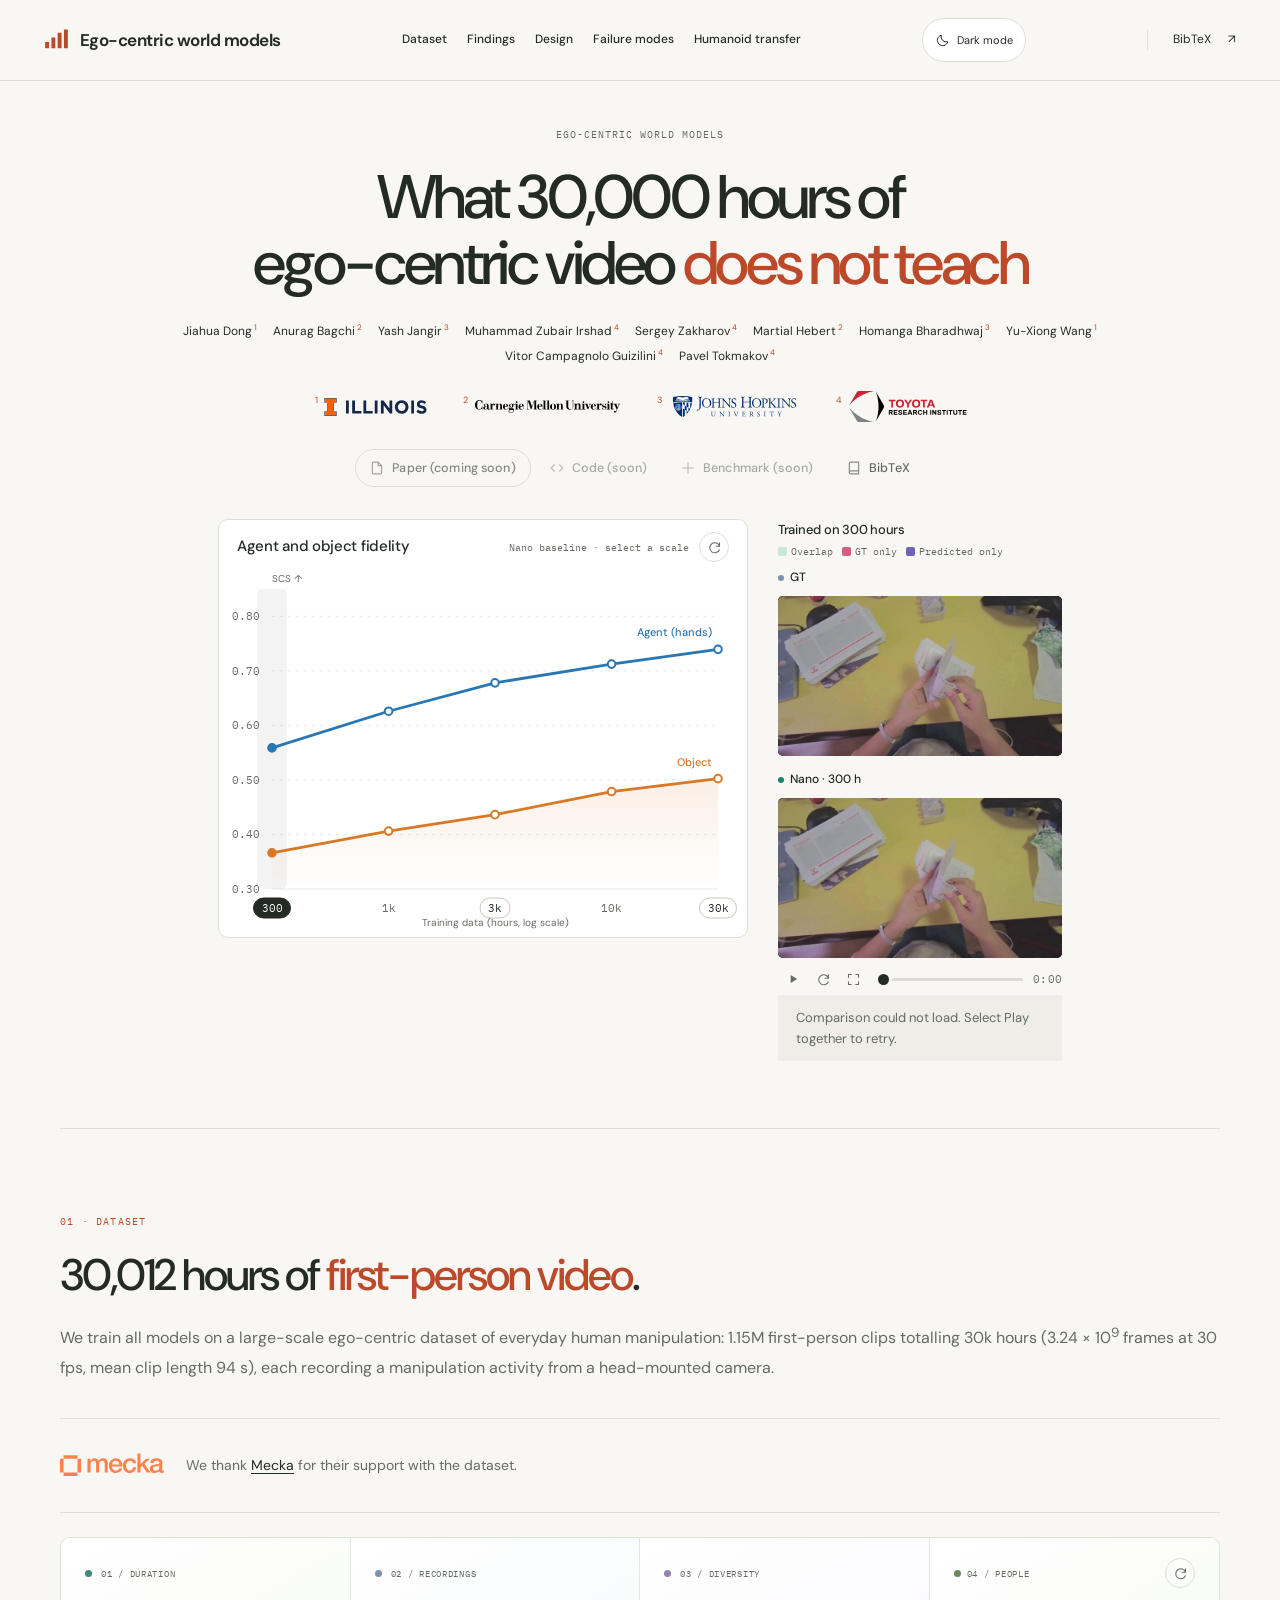
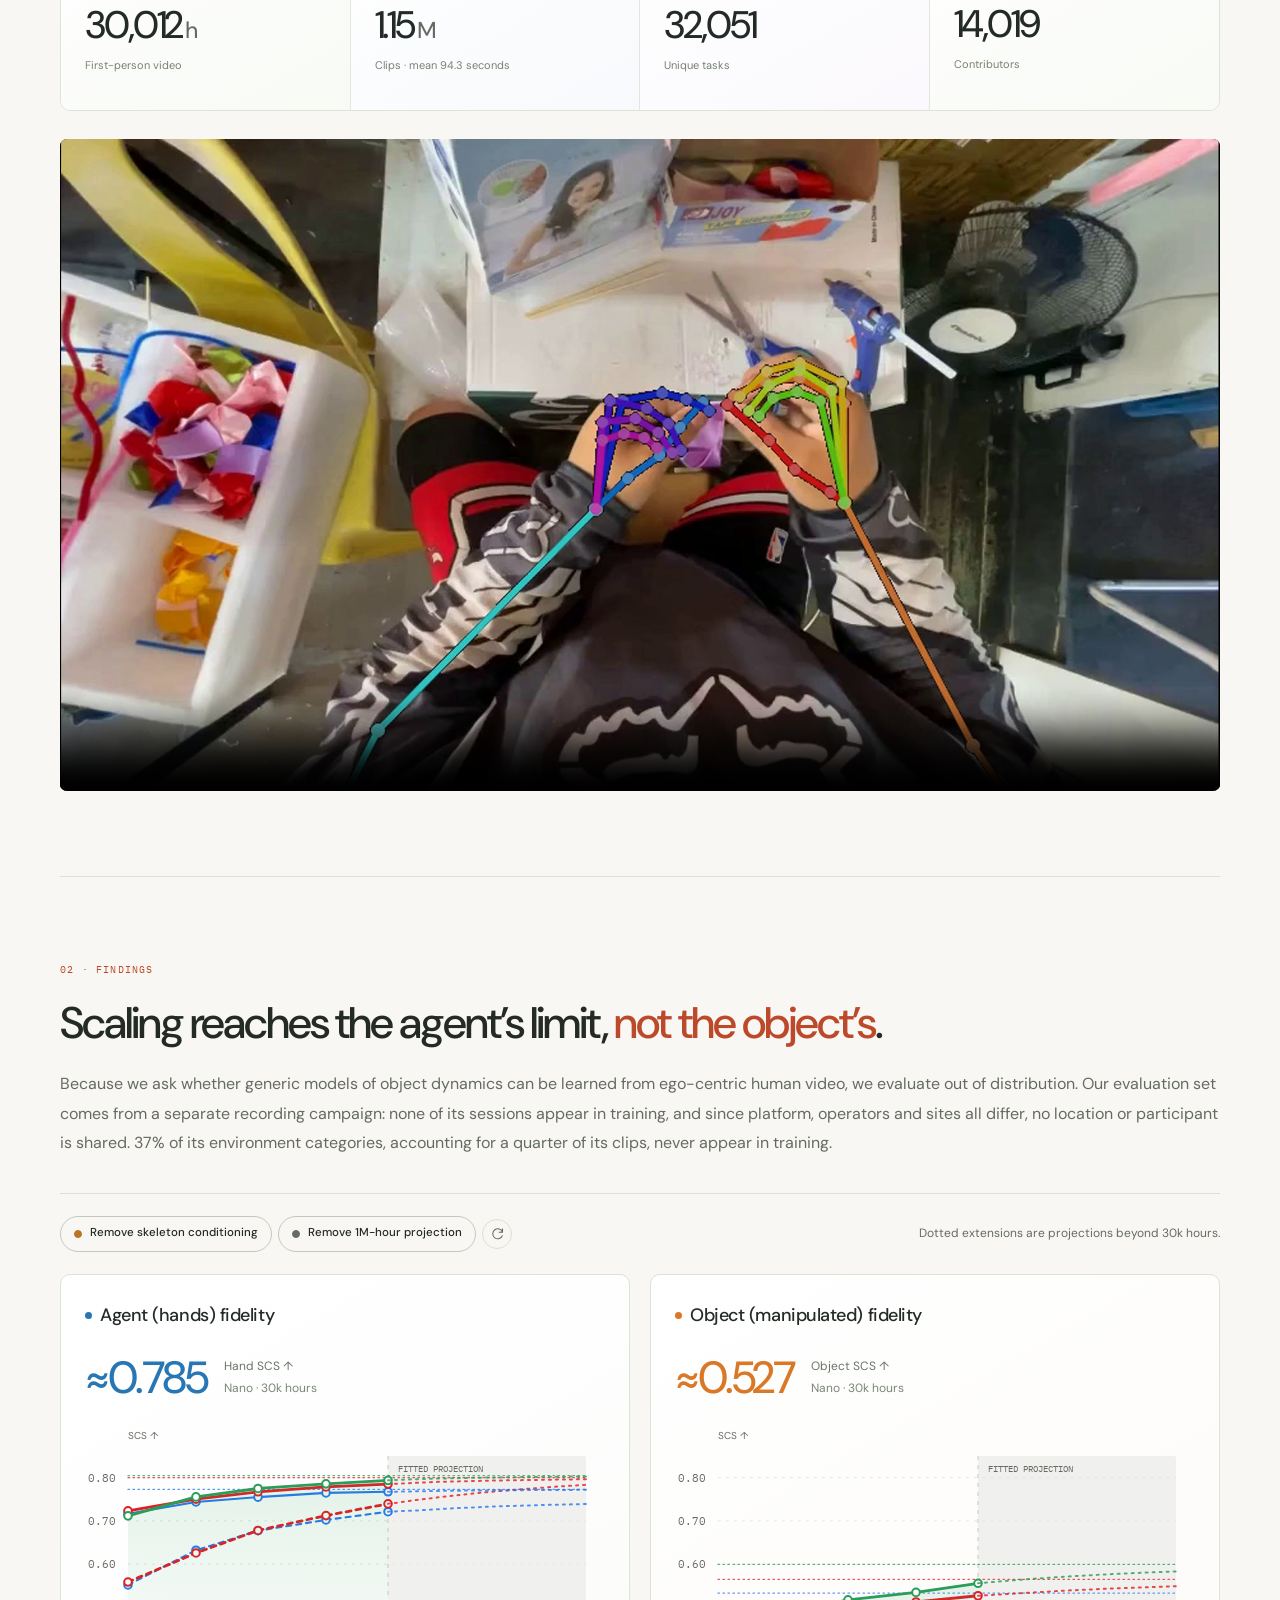
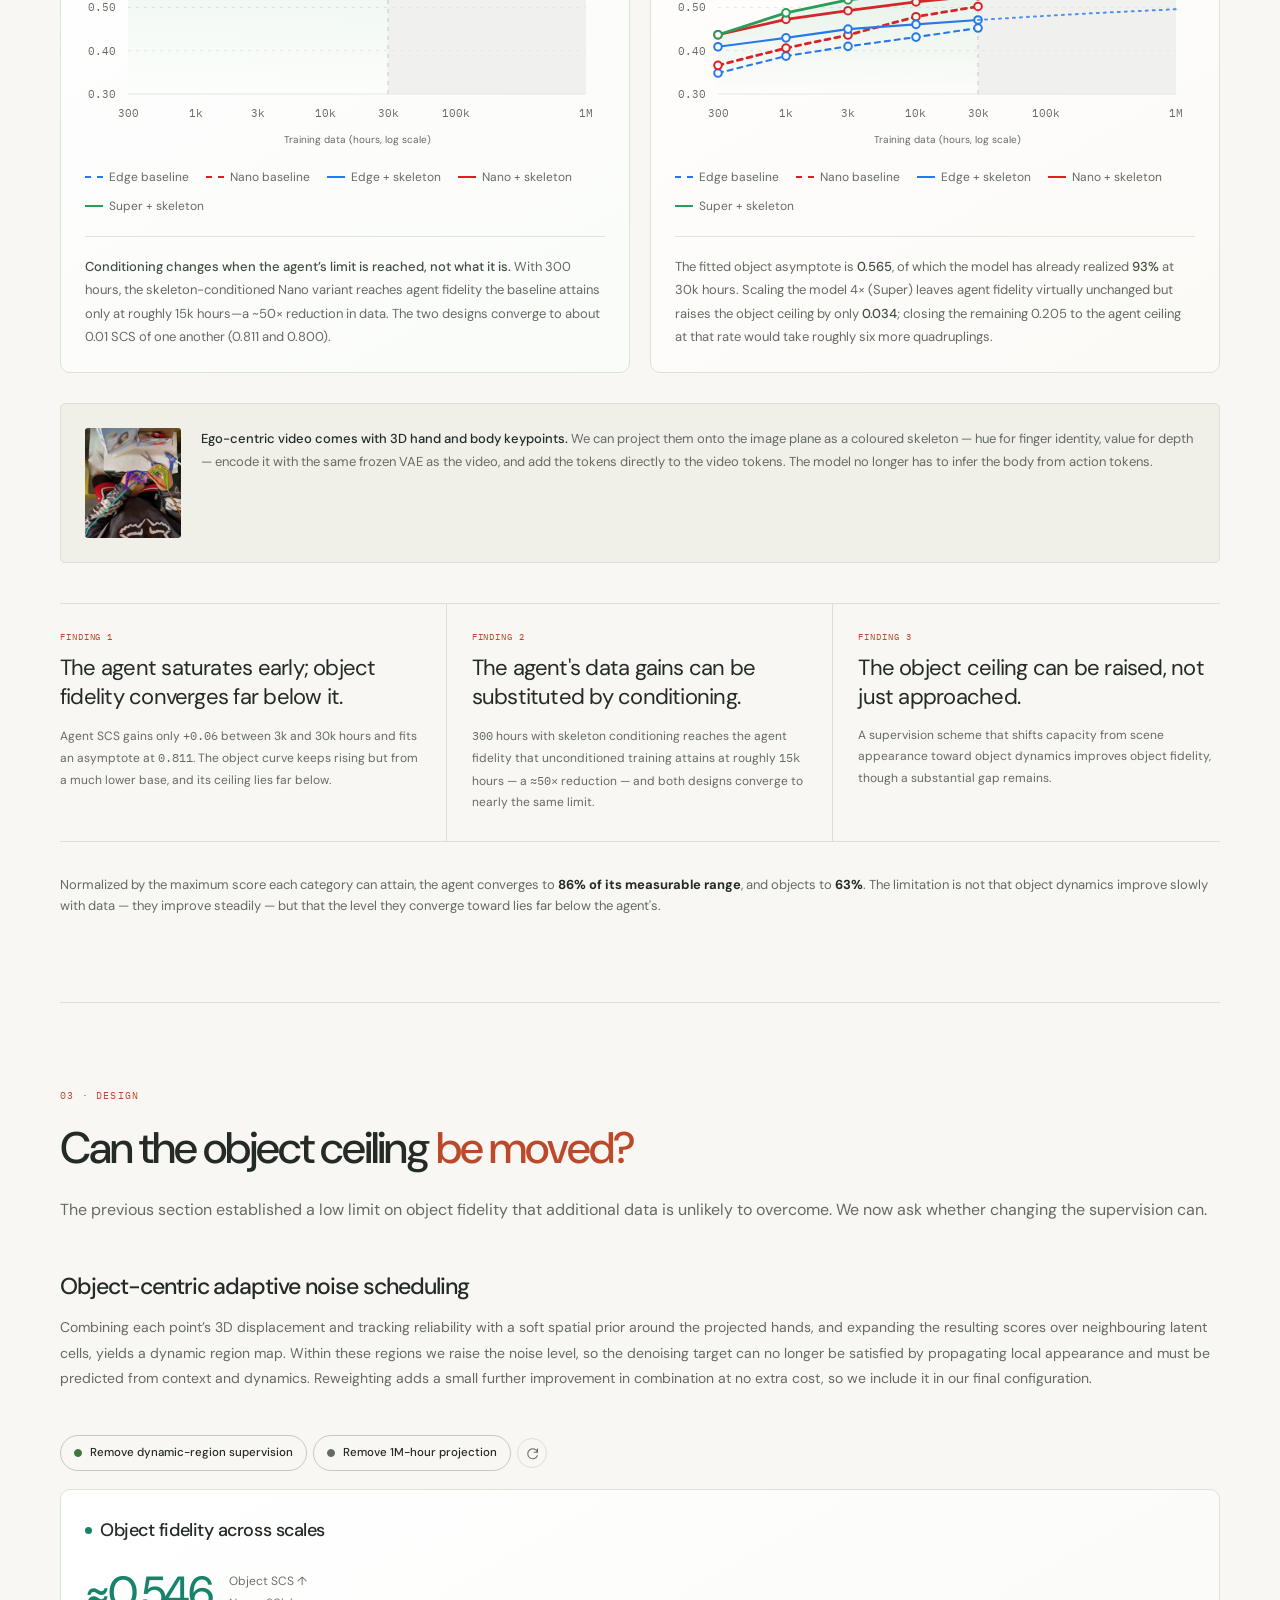
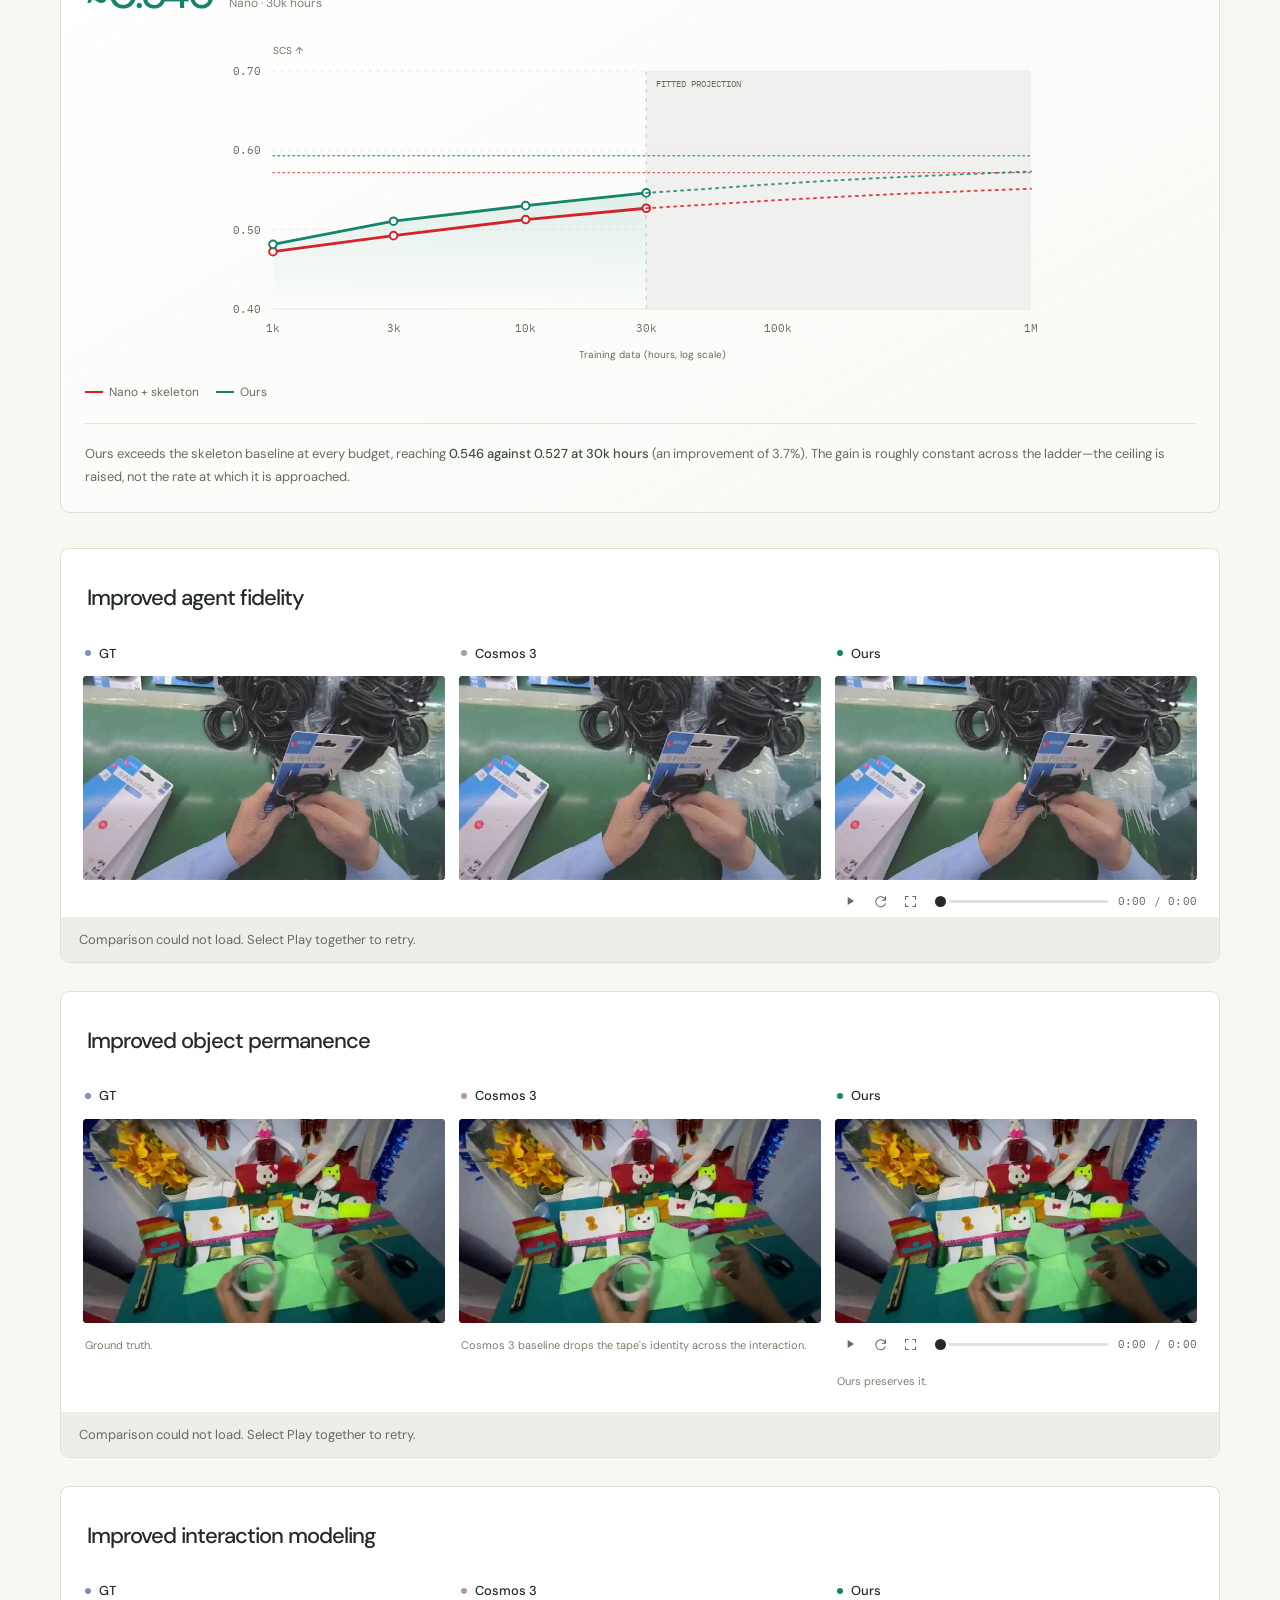
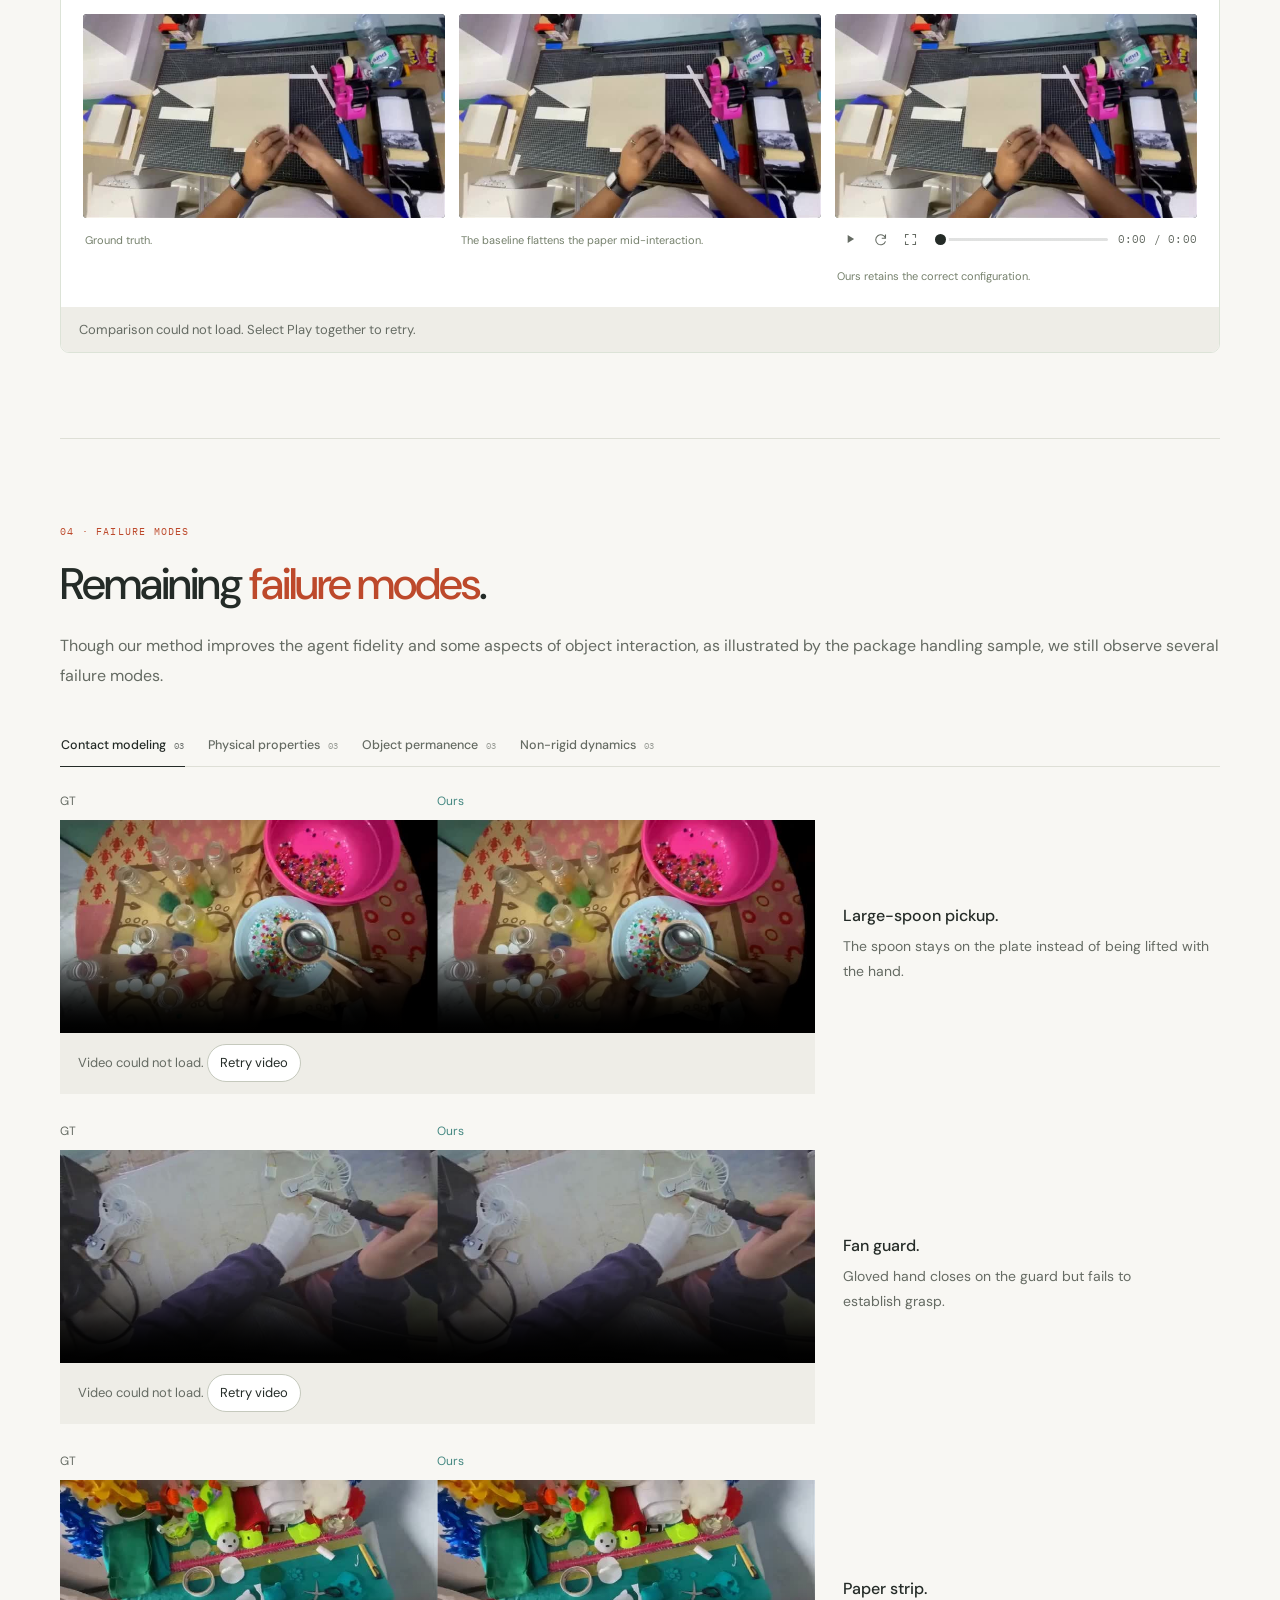
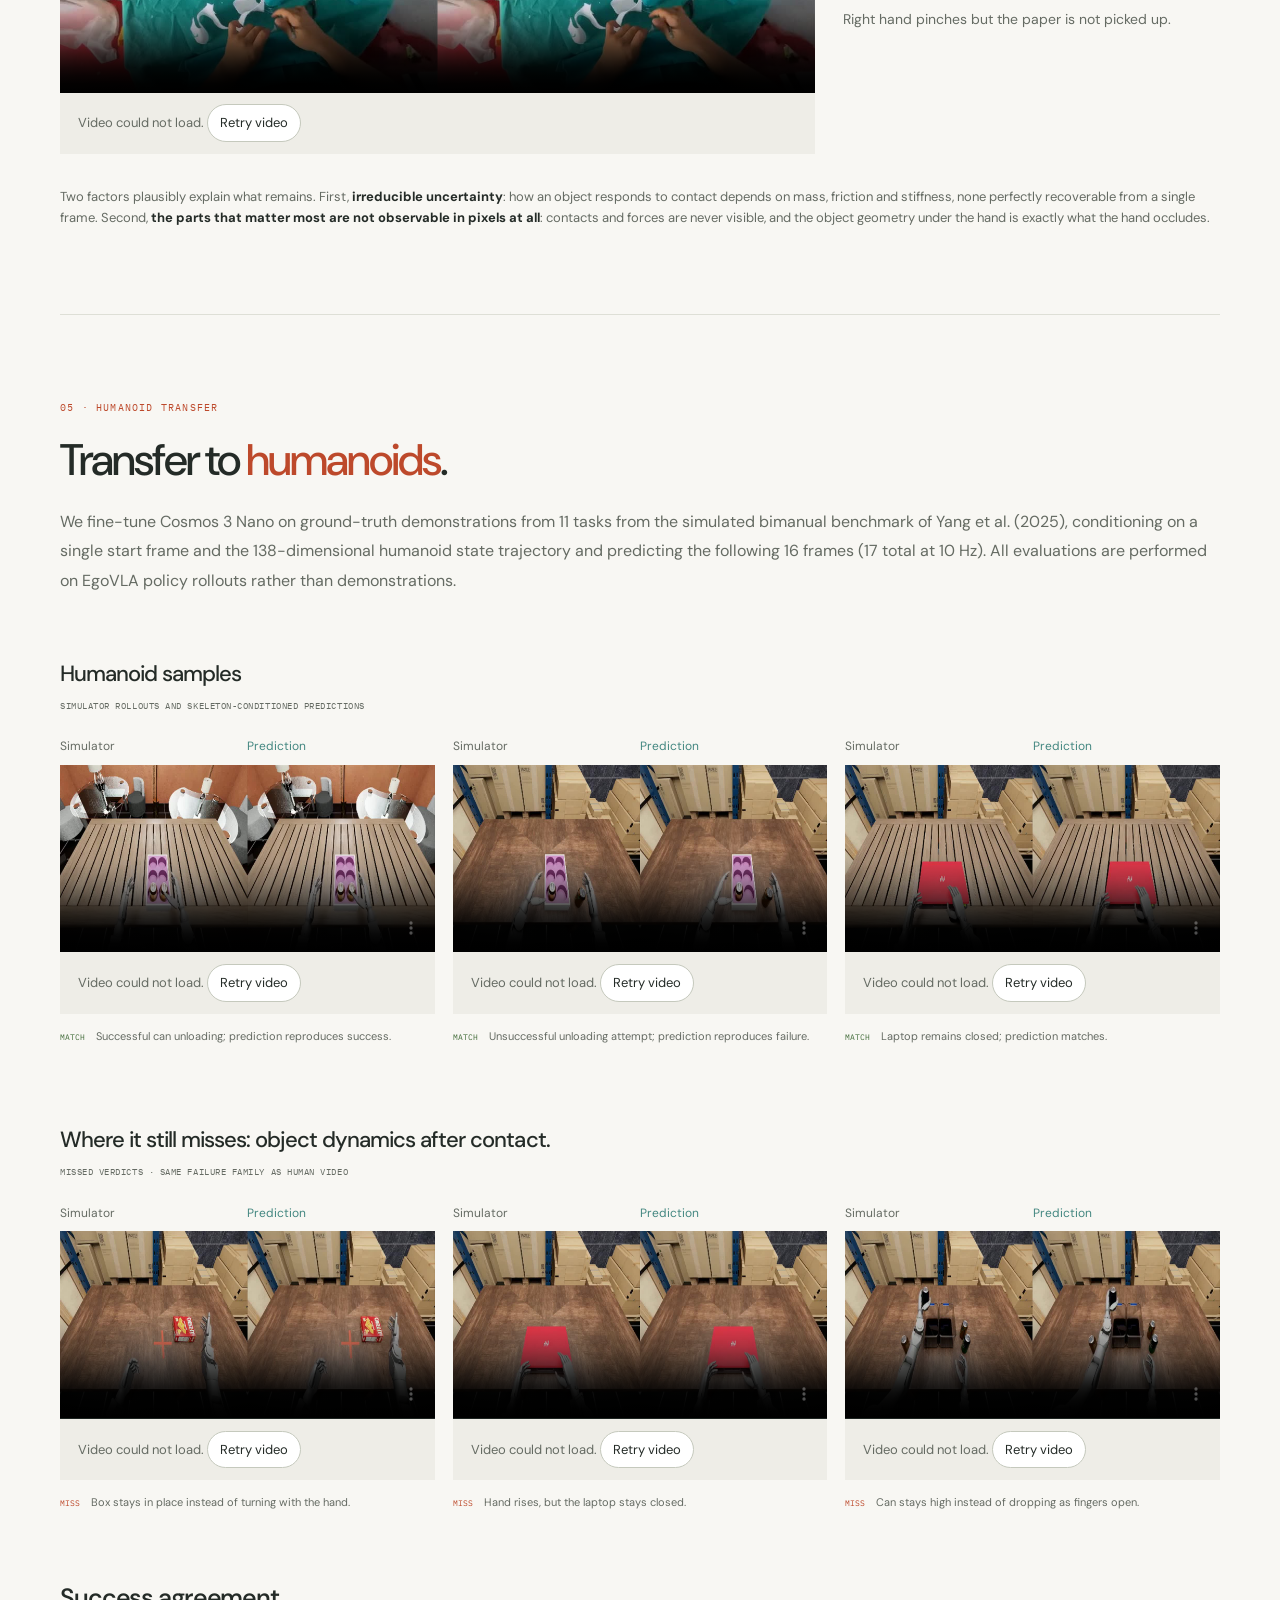
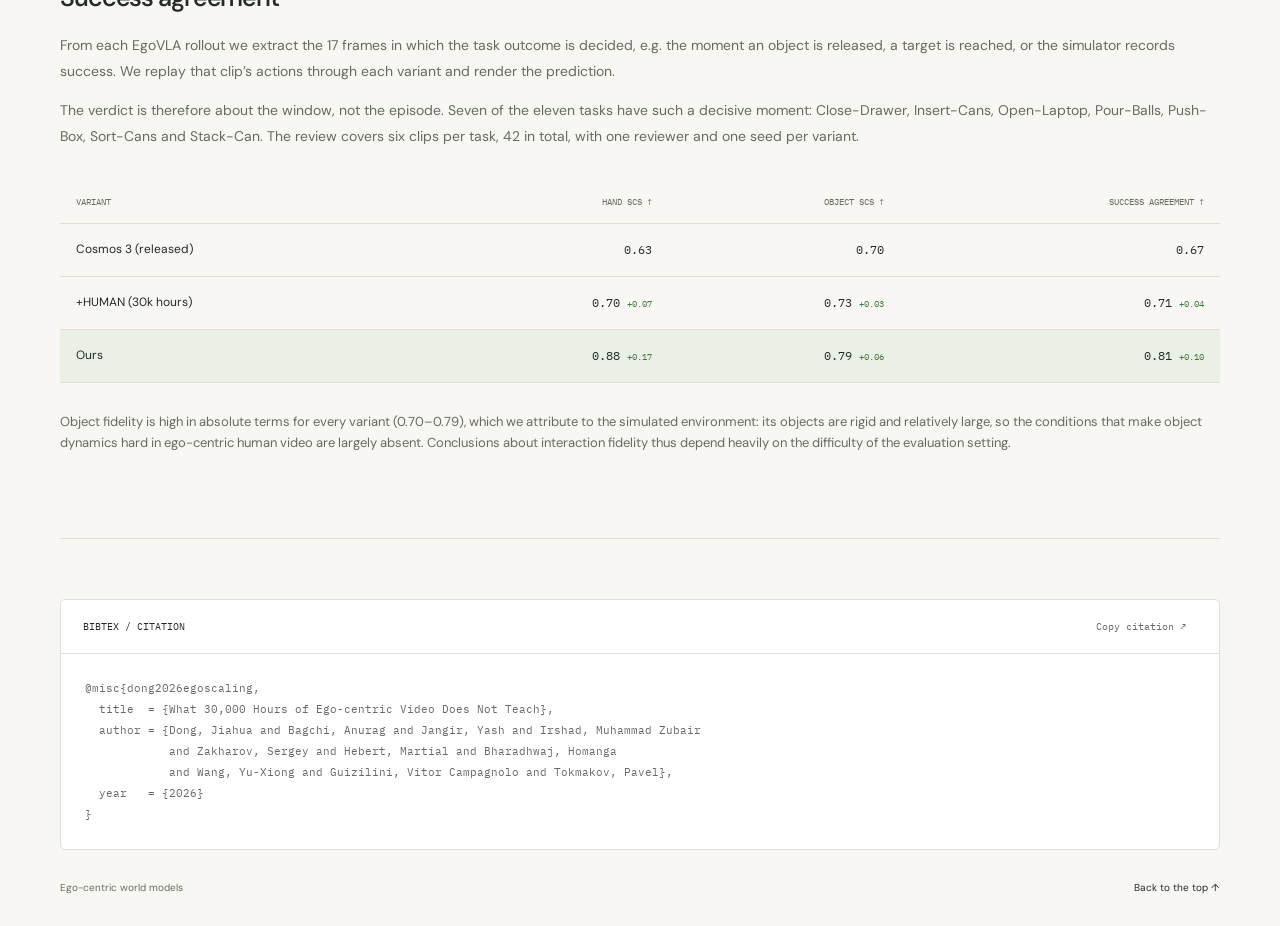
==== index.html @ ff6180e4 "Project page: What 30,000 Hours of Ego-centric Video Does Not Teach" ====
<!doctype html>
<html lang="en">
<head>
  <meta charset="utf-8">
  <meta name="viewport" content="width=device-width,initial-scale=1">
  <title>What 30,000 Hours of Ego-centric Video Does Not Teach</title>
  <meta name="description" content="What 30,000 Hours of Ego-centric Video Does Not Teach.">
  <meta property="og:title" content="What 30,000 Hours of Ego-centric Video Does Not Teach">
  <meta property="og:description" content="Scaling ego-centric human video from 300 to 30,000 hours &mdash; what improves with data, what saturates, and what does not.">
  <meta property="og:type" content="article">
  <link rel="icon" type="image/svg+xml" href="data:image/svg+xml,%3Csvg xmlns='http://www.w3.org/2000/svg' viewBox='0 0 32 32'%3E%3Crect width='32' height='32' rx='7' fill='%230a0a0b'/%3E%3Cpath d='M5 24C10 22 14 18 17 13C20 9 24 8 27 8' fill='none' stroke='%23f2b761' stroke-width='2.5' stroke-linecap='round'/%3E%3Cline x1='5' y1='27' x2='27' y2='27' stroke='%233a3a40' stroke-width='1'/%3E%3Cline x1='5' y1='27' x2='5' y2='5' stroke='%233a3a40' stroke-width='1'/%3E%3C/svg%3E">
  <meta name="theme-color" content="#f8f7f3">
  <script src="js/theme.js"></script>
  <link rel="preconnect" href="https://fonts.googleapis.com">
  <link rel="preconnect" href="https://fonts.gstatic.com" crossorigin>
  <link href="https://fonts.googleapis.com/css2?family=DM+Sans:wght@400;450;500;550;600;650;700&family=IBM+Plex+Mono:wght@400;500&family=Instrument+Serif:ital@0;1&display=swap" rel="stylesheet">
  <link rel="stylesheet" href="css/style.css?v=3">
  <style>.site-header { top: env(safe-area-inset-top, 0px); } .paper-ref { font-size: 12px; color: var(--ink-dim); }</style>
<style>
/* Highlighted words: colour only, no italic serif */
.hero h1 em, .section-head h2 em, .footer-intro h2 em, .study-summary em { font-family: inherit; font-style: normal; font-weight: inherit; font-size: inherit; letter-spacing: inherit; line-height: inherit; }
.section-head h2 em { color: var(--accent); }
/* Paper figure colours (Figures 1, 4, 5) */
:root { --fig-agent: #2877b4; --fig-object: #d97827; --fig-edge: #2677f2; --fig-nano: #e51b23; --fig-super: #2a9d58; --fig-ours: #16836b; }
:root[data-theme="dark"] { --fig-agent: #6aa8dc; --fig-object: #f0a35e; --fig-edge: #74a9f7; --fig-nano: #f26a6f; --fig-super: #5cc78a; --fig-ours: #4fb79c; }
.agent-dot { background: var(--fig-agent); } .object-dot { background: var(--fig-object); } .ours-dot { background: var(--fig-ours); }
.plot-readout > span, [data-theme="dark"] .agent-plot .plot-readout > span { color: var(--fig-agent); }
.object-plot .plot-readout > span, [data-theme="dark"] .object-plot .plot-readout > span { color: var(--fig-object); }
.design-plot .plot-readout > span, [data-theme="dark"] .design-plot .plot-readout > span { color: var(--fig-ours); }
/* Figure 1 scale selection */
#plot-overview .scale-hit { cursor: pointer; }
#plot-overview .scale-band { fill: var(--ink-dim); opacity: 0; transition: opacity .25s, x .25s; pointer-events: none; }
#plot-overview .scale-band.is-visible { opacity: .08; }
#plot-overview .scale-pill { cursor: pointer; outline: none; }
#plot-overview .scale-pill rect { fill: transparent; stroke: var(--line-strong); stroke-width: 1; transition: fill .2s, stroke .2s; }
#plot-overview .scale-pill text { fill: var(--ink); transition: fill .2s; }
#plot-overview .scale-pill:hover rect { stroke: var(--ink-dim); }
#plot-overview .scale-pill.is-selected rect { fill: var(--ink); stroke: var(--ink); }
#plot-overview .scale-pill.is-selected text { fill: var(--bg-2); }
#plot-overview .scale-pill:focus-visible rect { stroke: var(--accent); stroke-width: 2; }
.hero-sample .comparison-video-frame { position: relative; }
.hero-sample .comparison-video-frame video { transition: opacity .2s; }
.hero-sample .comparison-video-frame.is-swapping video { opacity: .45; }
.hero-mask-legend { display: flex; flex-wrap: wrap; gap: 3px 9px; flex-basis: 100%; font: 9.5px var(--mono); color: var(--ink-dim); }
.hero-mask-legend > span { display: inline-flex; align-items: center; gap: 4px; white-space: nowrap; }
.hero-mask-legend i { display: inline-block; width: 9px; height: 9px; border-radius: 2px; }
.hero-mask-legend i.ov { background: #cae5db; } .hero-mask-legend i.gt { background: #dc5a7f; } .hero-mask-legend i.pr { background: #7062bb; }
.hero-sample .hero-plot-heading { flex-wrap: wrap; row-gap: 5px; }
#plot-overview .plot-point.is-selectable { cursor: pointer; }
.scale-pending { position: absolute; top: 8px; right: 8px; padding: 3px 7px; border-radius: 3px; background: rgba(20,22,21,.72); color: #fff; font: 9px var(--mono); letter-spacing: .04em; text-transform: uppercase; pointer-events: none; }
</style>
</head>
<body>
<a class="skip-link" href="#main">Skip to content</a>

<header class="site-header">
  <div class="header-inner">
    <a class="brand" href="#top" aria-label="Ego 30k home">
      <svg class="brand-mark" viewBox="0 0 32 32" aria-hidden="true"><path d="M4 26V18M12 26V12M20 26V6M28 26V2" fill="none" stroke="currentColor" stroke-width="5"/></svg>
      <span>Ego-centric world models</span>
    </a>
    <button class="menu-toggle" type="button" aria-expanded="false" aria-controls="site-nav">Menu <span aria-hidden="true">+</span></button>
    <nav id="site-nav" aria-label="Paper sections">
      <a href="#dataset">Dataset</a>
      <a href="#findings">Findings</a>
      <a href="#design">Design</a>
      <a href="#failures">Failure modes</a>
      <a href="#humanoid">Humanoid transfer</a>
    </nav>
    <button class="theme-toggle" type="button" aria-label="Switch to dark mode" title="Switch to dark mode"><svg viewBox="0 0 24 24" fill="none" stroke="currentColor" stroke-width="1.6" aria-hidden="true"><path class="theme-moon" d="M20.5 14A8.5 8.5 0 0 1 10 3.5 8.5 8.5 0 1 0 20.5 14Z"/><g class="theme-sun"><circle cx="12" cy="12" r="4"/><path d="M12 1v3m0 16v3M1 12h3m16 0h3M4.2 4.2l2.1 2.1m11.4 11.4 2.1 2.1M4.2 19.8l2.1-2.1M17.7 6.3l2.1-2.1"/></g></svg><span>Dark mode</span></button>
    <a class="header-cite" href="#bib">BibTeX <span aria-hidden="true">↗</span></a>
  </div>
  <div class="reading-progress" aria-hidden="true"></div>
</header>

<div class="page">

  <!-- ============ MAIN ============ -->
  <main class="main" id="main">

    <!-- HERO -->
    <div class="hero" id="top">
      <div class="eyebrow">Ego-centric world models</div>
      <h1>What 30,000 hours of <span class="nowrap">ego-centric</span> video <em>does not teach</em></h1>
      <div class="hero-identity">
        <div class="authors">
          <span><a href="https://dongjiahua.github.io/" target="_blank" rel="noopener">Jiahua Dong</a><sup>1</sup></span>
          <span><a href="https://miccooper9.github.io/" target="_blank" rel="noopener">Anurag Bagchi</a><sup>2</sup></span>
          <span><a href="https://offjangir.github.io/" target="_blank" rel="noopener">Yash Jangir</a><sup>3</sup></span>
          <span><a href="https://zubairirshad.com/" target="_blank" rel="noopener">Muhammad Zubair Irshad</a><sup>4</sup></span>
          <span><a href="https://zakharos.github.io/" target="_blank" rel="noopener">Sergey Zakharov</a><sup>4</sup></span>
          <span><a href="https://www.cs.cmu.edu/~hebert/" target="_blank" rel="noopener">Martial Hebert</a><sup>2</sup></span>
          <span><a href="https://homangab.github.io/" target="_blank" rel="noopener">Homanga Bharadhwaj</a><sup>3</sup></span>
          <span><a href="https://yxw.web.illinois.edu/" target="_blank" rel="noopener">Yu-Xiong Wang</a><sup>1</sup></span>
          <span><a href="https://vitorguizilini.github.io/" target="_blank" rel="noopener">Vitor Campagnolo Guizilini</a><sup>4</sup></span>
          <span><a href="https://pvtokmakov.github.io/home/" target="_blank" rel="noopener">Pavel Tokmakov</a><sup>4</sup></span>
        </div>
        <div class="institution-logos" aria-label="Author affiliations">
          <a href="https://illinois.edu/" target="_blank" rel="noopener" class="institution-logo" aria-label="Affiliation 1: University of Illinois Urbana-Champaign"><sup aria-hidden="true">1</sup><img class="logo-light" src="img/logos/illinois.svg" width="108" height="19" alt=""><img class="logo-dark" src="img/logos/illinois-dark.svg" width="108" height="19" alt=""></a>
          <a href="https://www.cmu.edu/" target="_blank" rel="noopener" class="institution-logo" aria-label="Affiliation 2: Carnegie Mellon University"><sup aria-hidden="true">2</sup><img class="logo-monochrome" src="img/logos/cmu.svg" width="151" height="14" alt=""></a>
          <a href="https://www.jhu.edu/" target="_blank" rel="noopener" class="institution-logo" aria-label="Affiliation 3: Johns Hopkins University"><sup aria-hidden="true">3</sup><img class="logo-monochrome" src="img/logos/jhu.svg" width="137" height="32" alt=""></a>
          <a href="https://www.tri.global/" target="_blank" rel="noopener" class="institution-logo" aria-label="Affiliation 4: Toyota Research Institute"><sup aria-hidden="true">4</sup><img class="logo-light" src="img/logos/tri-light.svg" width="121" height="32" alt=""><img class="logo-dark" src="img/logos/tri-on-dark.svg" width="121" height="32" alt=""></a>
        </div>

        <div class="actions">
          <button class="btn primary" type="button" disabled aria-disabled="true">
            <svg class="ico" viewBox="0 0 24 24" fill="none" stroke="currentColor" stroke-width="2"><path d="M14 2H6a2 2 0 00-2 2v16a2 2 0 002 2h12a2 2 0 002-2V8z"/><polyline points="14 2 14 8 20 8"/></svg>
            Paper (coming soon)
          </button>
          <a class="btn" aria-disabled="true" tabindex="-1">
            <svg class="ico" viewBox="0 0 24 24" fill="none" stroke="currentColor" stroke-width="2"><polyline points="16 18 22 12 16 6"/><polyline points="8 6 2 12 8 18"/></svg>
            Code (soon)
          </a>
          <a class="btn" aria-disabled="true" tabindex="-1">
            <svg class="ico" viewBox="0 0 24 24" fill="none" stroke="currentColor" stroke-width="2"><path d="M12 2v20M2 12h20"/></svg>
            Benchmark (soon)
          </a>
          <a class="btn" href="#bib">
            <svg class="ico" viewBox="0 0 24 24" fill="none" stroke="currentColor" stroke-width="2"><path d="M4 19.5A2.5 2.5 0 016.5 17H20"/><path d="M6.5 2H20v20H6.5A2.5 2.5 0 014 19.5v-15A2.5 2.5 0 016.5 2z"/></svg>
            BibTeX
          </a>
        </div>

      </div>
      <figure class="hero-scaling">
        <div class="hero-figure-grid">
          <div class="plot-card hero-plot">
            <div class="hero-plot-heading"><h3>Agent and object fidelity</h3><div class="hero-plot-actions"><span class="hero-variant">Nano baseline · select a scale</span><button class="replay-plots playback-button" type="button" data-replay-plots="overview" aria-label="Replay the opening scaling plot" title="Replay the opening scaling plot"><svg class="replay-icon" viewBox="0 0 24 24" fill="none" stroke="currentColor" stroke-width="1.7" aria-hidden="true"><path d="M20 10a8 8 0 1 0 0 5M20 4v6h-6"/></svg></button></div></div>
            <svg id="plot-overview"></svg>
          </div>
          <div class="hero-sample" id="hero-comparison" data-comparison data-loop="once">
            <div class="hero-plot-heading"><h3>Trained on <span data-scale-name>30k</span> hours</h3><span class="hero-mask-legend" aria-label="Mask colours: overlap, GT only, predicted only"><span><i class="ov"></i>Overlap</span><span><i class="gt"></i>GT only</span><span><i class="pr"></i>Predicted only</span></span></div>
            <div class="comparison-panels">
              <figure><figcaption><span class="comparison-dot gt-dot"></span><b>GT</b></figcaption><div class="comparison-video-frame"><video src="videos/scaling-idx112-gt.mp4" poster="img/scaling-idx112-gt.jpg" muted playsinline preload="metadata" data-comparison-model="gt" aria-label="Ground truth"></video></div></figure>
              <figure><figcaption><span class="comparison-dot ours-dot"></span><b>Nano · <span data-scale-name>30k</span> h</b></figcaption><div class="comparison-video-frame"><video src="videos/scaling-idx112-30k.mp4" poster="img/scaling-idx112-30k.jpg" muted playsinline preload="metadata" data-comparison-model="ours" aria-label="Nano prediction trained on 30k hours"></video></div><div class="video-toolbar hero-video-controls"><div class="comparison-playback"><div class="playback-cluster" role="group" aria-label="Comparison playback"><button class="playback-button" type="button" data-comparison-play data-playing="false" aria-label="Play comparison videos together" title="Play comparison videos together"><svg viewBox="0 0 24 24" fill="currentColor" aria-hidden="true"><path class="playback-play-icon" d="M8 5v14l11-7z"/><path class="playback-pause-icon" d="M6 5h4v14H6zm8 0h4v14h-4z"/></svg></button><button class="playback-button" type="button" data-comparison-replay aria-label="Replay agent fidelity comparison" title="Replay agent fidelity comparison"><svg class="replay-icon" viewBox="0 0 24 24" fill="none" stroke="currentColor" stroke-width="1.7" aria-hidden="true"><path d="M20 10a8 8 0 1 0 0 5M20 4v6h-6"/></svg></button><button class="playback-button" type="button" data-comparison-fullscreen aria-label="Full screen comparison" title="Full screen comparison"><svg viewBox="0 0 24 24" fill="none" stroke="currentColor" stroke-width="1.7" aria-hidden="true"><path d="M9 4H4v5m11-5h5v5M4 15v5h5m11-5v5h-5"/></svg></button></div></div><input class="video-seek" type="range" data-comparison-seek min="0" max="1000" value="0" aria-label="Seek agent fidelity comparison videos together"></div></figure>
            </div>

            <p class="media-status comparison-status" role="status" hidden></p>
          </div>
        </div>

      </figure>


    </div>

    <!-- ============ 01 DATASET ============ -->
    <section id="dataset">
      <div class="section-head">
        <div class="num">01 · Dataset</div>
        <h2>30,012 hours of <em>first-person video</em>.</h2>
        <p class="lede">
          We train all models on a large-scale ego-centric dataset of everyday human manipulation: 1.15M first-person clips totalling 30k hours (3.24 × 10<sup>9</sup> frames at 30 fps, mean clip length 94 s), each recording a manipulation activity from a head-mounted camera.
        </p>
      </div>

      <div class="dataset-acknowledgment">
        <a class="dataset-partner" href="https://www.mecka.ai/" target="_blank" rel="noopener"><img src="img/logos/mecka.svg" width="104" height="25" alt="Mecka"></a>
        <p>We thank <a href="https://www.mecka.ai/" target="_blank" rel="noopener">Mecka</a> for their support with the dataset.</p>
      </div>

      <div class="dataset-totals" aria-label="Dataset statistics">
        <div class="metric-cards">
          <div class="metric-card metric-hours">
            <span class="metric-index">01 / Duration</span>
            <div class="metric-heading"><span class="stat-num" aria-label="30,012h"><span data-count="30012" data-decimals="0" aria-hidden="true">30,012</span><span class="unit" aria-hidden="true">h</span></span><span class="stat-label">First-person video</span></div>
          </div>
          <div class="metric-card metric-clips">
            <span class="metric-index">02 / Recordings</span>
            <div class="metric-heading"><span class="stat-num" aria-label="1,146,100 clips"><span data-count="1.1461" data-decimals="2" aria-hidden="true">1.15</span><span class="unit" aria-hidden="true">M</span></span><span class="stat-label">Clips · mean <span class="nowrap">94.3 seconds</span></span></div>
          </div>
          <div class="metric-card metric-tasks">
            <span class="metric-index">03 / Diversity</span>
            <div class="metric-heading"><span class="stat-num" aria-label="32,051"><span data-count="32051" data-decimals="0" aria-hidden="true">32,051</span><span class="unit" aria-hidden="true"></span></span><span class="stat-label">Unique tasks</span></div>
          </div>
          <div class="metric-card metric-people">
            <div class="metric-card-heading"><span class="metric-index">04 / People</span><button type="button" class="replay-metrics playback-button" aria-label="Replay the four dataset animations" title="Replay the four dataset animations"><svg class="replay-icon" viewBox="0 0 24 24" fill="none" stroke="currentColor" stroke-width="1.7" aria-hidden="true"><path d="M20 10a8 8 0 1 0 0 5M20 4v6h-6"/></svg></button></div>
            <div class="metric-heading"><span class="stat-num" aria-label="14,019"><span data-count="14019" data-decimals="0" aria-hidden="true">14,019</span><span class="unit" aria-hidden="true"></span></span><span class="stat-label">Contributors</span></div>
          </div>
        </div>

      </div>

      <div class="overview-fig">
        <div>
          <div class="dataset-sequence" data-sequence>
            <canvas class="sequence-canvas" width="1280" height="720" role="img" aria-label="Training footage zooms from one video to nine, then rearranges into a 256-clip mosaic"></canvas>
            <video src="videos/training-zoom.mp4" poster="img/training-zoom.jpg" muted loop playsinline preload="none" controls data-sequence-source aria-label="Original training video mosaic"></video>
            <video src="videos/teaser-featured.mp4" muted loop playsinline preload="none" data-featured-source hidden></video>
            <video src="videos/teaser-mosaic.mp4" muted loop playsinline preload="none" data-grid-source hidden></video>
            <div class="sequence-overlay" aria-hidden="true"><span class="sequence-counter"><b>1</b> <span>clip</span></span></div>

          </div>
          <div class="sequence-toolbar"><div class="sequence-controls playback-cluster" role="group" aria-label="Dataset video playback">
              <div class="sequence-playback">
                <button class="playback-button" type="button" data-sequence-play data-playing="false" aria-label="Play sequence" title="Play sequence"><svg viewBox="0 0 24 24" fill="currentColor" aria-hidden="true"><path class="playback-play-icon" d="M8 5v14l11-7z"/><path class="playback-pause-icon" d="M6 5h4v14H6zm8 0h4v14h-4z"/></svg></button>
                <button class="playback-button" type="button" data-sequence-replay aria-label="Replay the dataset sequence" title="Replay sequence"><svg viewBox="0 0 24 24" fill="none" stroke="currentColor" stroke-width="1.7" aria-hidden="true"><path d="M20 10a8 8 0 1 0 0 5M20 4v6h-6"/></svg></button>
              </div>
            </div></div>
          <p class="media-status sequence-status" role="status" hidden></p>
        </div>
      </div>
    </section>


    <!-- ============ 02 FINDINGS (merged) ============ -->
    <section id="findings">
      <div class="section-head">
        <div class="num">02 · Findings</div>
        <h2>Scaling reaches the agent’s limit, <em>not the object’s</em>.</h2>
        <p class="lede">
          Because we ask whether generic models of object dynamics can be learned from ego-centric human video, we evaluate out of distribution. Our evaluation set comes from a separate recording campaign: none of its sessions appear in training, and since platform, operators and sites all differ, no location or participant is shared. 37% of its environment categories, accounting for a quarter of its clips, never appear in training.
        </p>
      </div>

      <div class="findings-toolbar">

        <div class="layer-buttons">
          <button type="button" class="layer-button skeleton-layer active" id="tog-skeleton" aria-pressed="true"><span class="layer-icon" aria-hidden="true">−</span><span class="layer-label">Remove skeleton conditioning</span></button>
          <button type="button" class="layer-button active" id="tog-extrap" aria-pressed="true" aria-describedby="projection-note"><span class="layer-icon" aria-hidden="true">−</span><span class="layer-label">Remove 1M-hour projection</span></button>
          <button type="button" class="replay-plots playback-button" data-replay-plots="findings" aria-label="Replay the findings curves" title="Replay the findings curves"><svg class="replay-icon" viewBox="0 0 24 24" fill="none" stroke="currentColor" stroke-width="1.7" aria-hidden="true"><path d="M20 10a8 8 0 1 0 0 5M20 4v6h-6"/></svg></button>
        </div>
        <p class="plot-note" id="projection-note">Dotted extensions are projections beyond 30k hours.</p>
      </div>
      <!-- Detailed interactive plots -->
      <div class="plot-grid">
        <div class="plot-card agent-plot">
          <div class="head"><h3><span class="series-dot agent-dot"></span>Agent (hands) fidelity</h3><span class="chart-badge">Hand SCS ↑</span></div>
          <div class="plot-readout"><span id="score-hand">≈0.785</span><div><span>Hand SCS ↑</span><span class="plot-trend" id="trend-hand">30k hours</span></div></div>
          <svg id="plot-hand"></svg>
          <div class="legend mono" id="legend-hand"></div>
          <div class="callout" id="callout-hand"></div>
        </div>

        <div class="plot-card object-plot">
          <div class="head"><h3><span class="series-dot object-dot"></span>Object (manipulated) fidelity</h3><span class="chart-badge">Object SCS ↑</span></div>
          <div class="plot-readout"><span id="score-object">0.527</span><div><span>Object SCS ↑</span><span class="plot-trend" id="trend-object">30k hours</span></div></div>
          <svg id="plot-object"></svg>
          <div class="legend mono" id="legend-object"></div>
          <div class="callout" id="callout-object"></div>
        </div>
      </div>

      <div class="plot-controls original-explainer"><div class="explainer">
          <div class="thumb" style="background-image:url('img/training-zoom.jpg');"></div>
          <div class="txt">
            <b>Ego-centric video comes with 3D hand and body keypoints.</b> We can project them onto the image plane as a coloured skeleton &mdash; hue for finger identity, value for depth &mdash; encode it with the same frozen VAE as the video, and add the tokens directly to the video tokens. The model no longer has to infer the body from action tokens.
          </div></div></div>

      <!-- Headline findings summary -->
      <div class="takeaway">
        <div>
          <div class="k">Finding 1</div>
          <div class="v">The agent saturates early; object fidelity converges far below it.</div>
          <div class="d">Agent SCS gains only <span class="mono">+0.06</span> between 3k and 30k hours and fits an asymptote at <span class="mono">0.811</span>. The object curve keeps rising but from a much lower base, and its ceiling lies far below.</div>
        </div>
        <div>
          <div class="k">Finding 2</div>
          <div class="v">The agent's data gains can be substituted by conditioning.</div>
          <div class="d"><span class="mono">300</span> hours with skeleton conditioning reaches the agent fidelity that unconditioned training attains at roughly <span class="mono">15k</span> hours &mdash; a <span class="mono">≈50×</span> reduction &mdash; and both designs converge to nearly the same limit.</div>
        </div>
        <div>
          <div class="k">Finding 3</div>
          <div class="v">The object ceiling can be raised, not just approached.</div>
          <div class="d">A supervision scheme that shifts capacity from scene appearance toward object dynamics improves object fidelity, though a substantial gap remains.</div>
        </div>
      </div>

      <p style="font-size:13px;color:var(--ink-dim);margin:32px 0 0;">
        Normalized by the maximum score each category can attain, the agent converges to <b style="color:var(--ink);">86% of its measurable range</b>, and objects to <b style="color:var(--ink);">63%</b>. The limitation is not that object dynamics improve slowly with data &mdash; they improve steadily &mdash; but that the level they converge toward lies far below the agent's.
      </p>
    </section>


    <!-- ============ 03 DESIGN ============ -->
    <section id="design">
      <div class="section-head">
        <div class="num">03 · Design</div>
        <h2>Can the object ceiling <em>be moved?</em></h2>
        <p class="lede">
          The previous section established a low limit on object fidelity that additional data is unlikely to overcome. We now ask whether changing the supervision can.
        </p>
      </div>

      <!-- Dynamic noise -->
      <div class="design-block">
        <h3>Object-centric adaptive noise scheduling</h3>
        <p class="desc">
          Combining each point’s 3D displacement and tracking reliability with a soft spatial prior around the projected hands, and expanding the resulting scores over neighbouring latent cells, yields a dynamic region map. Within these regions we raise the noise level, so the denoising target can no longer be satisfied by propagating local appearance and must be predicted from context and dynamics. Reweighting adds a small further improvement in combination at no extra cost, so we include it in our final configuration.
        </p>

        <div class="findings-toolbar design-toolbar">
          <div class="layer-buttons">
            <button type="button" class="layer-button ours-layer active" id="tog-ours" aria-pressed="true"><span class="layer-icon" aria-hidden="true">−</span><span class="layer-label">Remove dynamic-region supervision</span></button>
            <button type="button" class="layer-button active" id="tog-extrap-obj" aria-pressed="true"><span class="layer-icon" aria-hidden="true">−</span><span class="layer-label">Remove 1M-hour projection</span></button>
            <button type="button" class="replay-plots playback-button" data-replay-plots="design" aria-label="Replay the adaptive noise curves" title="Replay the adaptive noise curves"><svg class="replay-icon" viewBox="0 0 24 24" fill="none" stroke="currentColor" stroke-width="1.7" aria-hidden="true"><path d="M20 10a8 8 0 1 0 0 5M20 4v6h-6"/></svg></button>
          </div>
        </div>

        <!-- KEY result: object SCS across scales (full width, interactive) -->
          <div class="plot-card design-plot">
          <div class="head"><h3><span class="series-dot ours-dot"></span>Object fidelity across scales</h3><span class="chart-badge">Object SCS ↑</span></div>
          <div class="plot-readout"><span id="score-ours">0.546</span><div><span>Object SCS ↑</span><span class="plot-trend" id="trend-ours">30k hours</span></div></div>
          <svg id="plot-object-ours"></svg>
          <div class="legend mono" id="legend-ours"></div>
          <div class="callout" id="callout-ours"></div>
        </div>


        <div class="comparison-gallery" id="model-comparison">
          <div class="comparison-viewer" id="comparison-agent-fidelity" data-comparison>
            <div class="comparison-heading"><h3 class="comparison-title">Improved agent fidelity</h3></div>
            <div class="comparison-panels">
              <figure><figcaption><span class="comparison-dot gt-dot"></span><b>GT</b></figcaption><div class="comparison-video-frame"><video src="videos/compare-agent-fidelity-gt.mp4" data-poster="img/compare-agent-fidelity-gt.jpg" muted playsinline preload="none" data-comparison-model="gt" aria-label="GT: package handling"></video></div></figure>
              <figure><figcaption><span class="comparison-dot cosmos-dot"></span><b>Cosmos 3</b></figcaption><div class="comparison-video-frame"><video src="videos/compare-agent-fidelity-cosmos.mp4" data-poster="img/compare-agent-fidelity-cosmos.jpg" muted playsinline preload="none" data-comparison-model="cosmos" aria-label="Cosmos 3: package handling"></video></div></figure>
              <figure><figcaption><span class="comparison-dot ours-dot"></span><b>Ours</b></figcaption><div class="comparison-video-frame"><video src="videos/compare-agent-fidelity-ours.mp4" data-poster="img/compare-agent-fidelity-ours.jpg" muted playsinline preload="none" data-comparison-model="ours" aria-label="Ours: package handling"></video></div><div class="video-toolbar"><div class="comparison-playback"><div class="playback-cluster" role="group" aria-label="Comparison playback"><button class="playback-button" type="button" data-comparison-play data-playing="false" aria-label="Play comparison videos together" title="Play comparison videos together"><svg viewBox="0 0 24 24" fill="currentColor" aria-hidden="true"><path class="playback-play-icon" d="M8 5v14l11-7z"/><path class="playback-pause-icon" d="M6 5h4v14H6zm8 0h4v14h-4z"/></svg></button><button class="playback-button" type="button" data-comparison-replay aria-label="Replay all three comparison videos" title="Replay all three comparison videos"><svg class="replay-icon" viewBox="0 0 24 24" fill="none" stroke="currentColor" stroke-width="1.7" aria-hidden="true"><path d="M20 10a8 8 0 1 0 0 5M20 4v6h-6"/></svg></button><button class="playback-button" type="button" data-comparison-fullscreen aria-label="Full screen comparison" title="Full screen comparison"><svg viewBox="0 0 24 24" fill="none" stroke="currentColor" stroke-width="1.7" aria-hidden="true"><path d="M9 4H4v5m11-5h5v5M4 15v5h5m11-5v5h-5"/></svg></button></div></div><input class="video-seek" type="range" data-comparison-seek min="0" max="1000" value="0" aria-label="Seek all comparison videos together"></div></figure>
            </div>

            <p class="media-status comparison-status" role="status" hidden></p>
          </div>
          <div class="comparison-viewer" id="comparison-object-permanence" data-comparison>
            <div class="comparison-heading"><h3 class="comparison-title">Improved object permanence</h3></div>
            <div class="comparison-panels">
              <figure><figcaption><span class="comparison-dot gt-dot"></span><b>GT</b></figcaption><div class="comparison-video-frame"><video src="videos/compare-object-permanence-gt.mp4" data-poster="img/compare-object-permanence-gt.jpg" muted playsinline preload="none" data-comparison-model="gt" aria-label="GT: tape handling"></video></div><p>Ground truth.</p></figure>
              <figure><figcaption><span class="comparison-dot cosmos-dot"></span><b>Cosmos 3</b></figcaption><div class="comparison-video-frame"><video src="videos/compare-object-permanence-cosmos.mp4" data-poster="img/compare-object-permanence-cosmos.jpg" muted playsinline preload="none" data-comparison-model="cosmos" aria-label="Cosmos 3: tape handling"></video></div><p>Cosmos 3 baseline drops the tape's identity across the interaction.</p></figure>
              <figure><figcaption><span class="comparison-dot ours-dot"></span><b>Ours</b></figcaption><div class="comparison-video-frame"><video src="videos/compare-object-permanence-ours.mp4" data-poster="img/compare-object-permanence-ours.jpg" muted playsinline preload="none" data-comparison-model="ours" aria-label="Ours: tape handling"></video></div><div class="video-toolbar"><div class="comparison-playback"><div class="playback-cluster" role="group" aria-label="Comparison playback"><button class="playback-button" type="button" data-comparison-play data-playing="false" aria-label="Play comparison videos together" title="Play comparison videos together"><svg viewBox="0 0 24 24" fill="currentColor" aria-hidden="true"><path class="playback-play-icon" d="M8 5v14l11-7z"/><path class="playback-pause-icon" d="M6 5h4v14H6zm8 0h4v14h-4z"/></svg></button><button class="playback-button" type="button" data-comparison-replay aria-label="Replay all three comparison videos" title="Replay all three comparison videos"><svg class="replay-icon" viewBox="0 0 24 24" fill="none" stroke="currentColor" stroke-width="1.7" aria-hidden="true"><path d="M20 10a8 8 0 1 0 0 5M20 4v6h-6"/></svg></button><button class="playback-button" type="button" data-comparison-fullscreen aria-label="Full screen comparison" title="Full screen comparison"><svg viewBox="0 0 24 24" fill="none" stroke="currentColor" stroke-width="1.7" aria-hidden="true"><path d="M9 4H4v5m11-5h5v5M4 15v5h5m11-5v5h-5"/></svg></button></div></div><input class="video-seek" type="range" data-comparison-seek min="0" max="1000" value="0" aria-label="Seek all comparison videos together"></div><p>Ours preserves it.</p></figure>
            </div>

            <p class="media-status comparison-status" role="status" hidden></p>
          </div>
          <div class="comparison-viewer" id="comparison-interaction" data-comparison>
            <div class="comparison-heading"><h3 class="comparison-title">Improved interaction modeling</h3></div>
            <div class="comparison-panels">
              <figure><figcaption><span class="comparison-dot gt-dot"></span><b>GT</b></figcaption><div class="comparison-video-frame"><video src="videos/compare-interaction-gt.mp4" data-poster="img/compare-interaction-gt.jpg" muted playsinline preload="none" data-comparison-model="gt" aria-label="GT: paper handling"></video></div><p>Ground truth.</p></figure>
              <figure><figcaption><span class="comparison-dot cosmos-dot"></span><b>Cosmos 3</b></figcaption><div class="comparison-video-frame"><video src="videos/compare-interaction-cosmos.mp4" data-poster="img/compare-interaction-cosmos.jpg" muted playsinline preload="none" data-comparison-model="cosmos" aria-label="Cosmos 3: paper handling"></video></div><p>The baseline flattens the paper mid-interaction.</p></figure>
              <figure><figcaption><span class="comparison-dot ours-dot"></span><b>Ours</b></figcaption><div class="comparison-video-frame"><video src="videos/compare-interaction-ours.mp4" data-poster="img/compare-interaction-ours.jpg" muted playsinline preload="none" data-comparison-model="ours" aria-label="Ours: paper handling"></video></div><div class="video-toolbar"><div class="comparison-playback"><div class="playback-cluster" role="group" aria-label="Comparison playback"><button class="playback-button" type="button" data-comparison-play data-playing="false" aria-label="Play comparison videos together" title="Play comparison videos together"><svg viewBox="0 0 24 24" fill="currentColor" aria-hidden="true"><path class="playback-play-icon" d="M8 5v14l11-7z"/><path class="playback-pause-icon" d="M6 5h4v14H6zm8 0h4v14h-4z"/></svg></button><button class="playback-button" type="button" data-comparison-replay aria-label="Replay all three comparison videos" title="Replay all three comparison videos"><svg class="replay-icon" viewBox="0 0 24 24" fill="none" stroke="currentColor" stroke-width="1.7" aria-hidden="true"><path d="M20 10a8 8 0 1 0 0 5M20 4v6h-6"/></svg></button><button class="playback-button" type="button" data-comparison-fullscreen aria-label="Full screen comparison" title="Full screen comparison"><svg viewBox="0 0 24 24" fill="none" stroke="currentColor" stroke-width="1.7" aria-hidden="true"><path d="M9 4H4v5m11-5h5v5M4 15v5h5m11-5v5h-5"/></svg></button></div></div><input class="video-seek" type="range" data-comparison-seek min="0" max="1000" value="0" aria-label="Seek all comparison videos together"></div><p>Ours retains the correct configuration.</p></figure>
            </div>

            <p class="media-status comparison-status" role="status" hidden></p>
          </div>
        </div>
      </div>
    </section>


    <!-- ============ 04 FAILURES ============ -->
    <section id="failures">
      <div class="section-head">
        <div class="num">04 · Failure modes</div>
        <h2>Remaining <em>failure modes</em>.</h2>
        <p class="lede">
          Though our method improves the agent fidelity and some aspects of object interaction, as illustrated by the package handling sample, we still observe several failure modes.
        </p>
      </div>

      <div class="gallery-controls" data-tabs data-tab-targets=".gallery > .cell">
        <button class="tab active" data-tab="contact">Contact modeling</button>
        <button class="tab" data-tab="physics">Physical properties</button>
        <button class="tab" data-tab="perm">Object permanence</button>
        <button class="tab" data-tab="nonrigid">Non-rigid dynamics</button>
      </div>

      <div class="gallery">
        <!-- contact -->
        <div class="cell" data-key="contact">
          <div class="video-wrap"><div class="video-pair-labels"><span>GT</span><span>Ours</span></div><video controls data-poster="img/clean-fail-contact-spoon.jpg" src="videos/clean-fail-contact-spoon.mp4" muted loop playsinline preload="none" data-autoplay></video></div>
          <div class="caption"><b>Large-spoon pickup.</b> The spoon stays on the plate instead of being lifted with the hand.</div>
        </div>
        <div class="cell" data-key="contact">
          <div class="video-wrap"><div class="video-pair-labels"><span>GT</span><span>Ours</span></div><video controls data-poster="img/clean-fail-contact-fan.jpg" src="videos/clean-fail-contact-fan.mp4" muted loop playsinline preload="none" data-autoplay></video></div>
          <div class="caption"><b>Fan guard.</b> Gloved hand closes on the guard but fails to establish grasp.</div>
        </div>
        <div class="cell" data-key="contact">
          <div class="video-wrap"><div class="video-pair-labels"><span>GT</span><span>Ours</span></div><video controls data-poster="img/clean-fail-contact-paper.jpg" src="videos/clean-fail-contact-paper.mp4" muted loop playsinline preload="none" data-autoplay></video></div>
          <div class="caption"><b>Paper strip.</b> Right hand pinches but the paper is not picked up.</div>
        </div>
        <!-- physics -->
        <div class="cell" data-key="physics" style="display:none;">
          <div class="video-wrap"><div class="video-pair-labels"><span>GT</span><span>Ours</span></div><video data-autoplay controls data-poster="img/clean-fail-physics-ruler.jpg" src="videos/clean-fail-physics-ruler.mp4" muted loop playsinline preload="none"></video></div>
          <div class="caption"><b>Ruler shaft.</b> A rigid ruler becomes bent and uneven under handling.</div>
        </div>
        <div class="cell" data-key="physics" style="display:none;">
          <div class="video-wrap"><div class="video-pair-labels"><span>GT</span><span>Ours</span></div><video data-autoplay controls data-poster="img/clean-fail-physics-board.jpg" src="videos/clean-fail-physics-board.mp4" muted loop playsinline preload="none"></video></div>
          <div class="caption"><b>Rigid board.</b> A rigid circuit board stretches as it is moved.</div>
        </div>
        <div class="cell" data-key="physics" style="display:none;">
          <div class="video-wrap"><div class="video-pair-labels"><span>GT</span><span>Ours</span></div><video data-autoplay controls data-poster="img/clean-fail-physics-veg.jpg" src="videos/clean-fail-physics-veg.mp4" muted loop playsinline preload="none"></video></div>
          <div class="caption"><b>Vegetable shape.</b> A vegetable stretches and bends beyond its physical limits.</div>
        </div>
        <!-- permanence -->
        <div class="cell" data-key="perm" style="display:none;">
          <div class="video-wrap"><div class="video-pair-labels"><span>GT</span><span>Ours</span></div><video data-autoplay controls data-poster="img/clean-fail-perm-cucumber.jpg" src="videos/clean-fail-perm-cucumber.mp4" muted loop playsinline preload="none"></video></div>
          <div class="caption"><b>Cucumber after occlusion.</b> The upper cucumber is missing after the hand moves away.</div>
        </div>
        <div class="cell" data-key="perm" style="display:none;">
          <div class="video-wrap"><div class="video-pair-labels"><span>GT</span><span>Ours</span></div><video data-autoplay controls data-poster="img/clean-fail-perm-orange.jpg" src="videos/clean-fail-perm-orange.mp4" muted loop playsinline preload="none"></video></div>
          <div class="caption"><b>Orange in the left hand.</b> Object briefly disappears from the grasp.</div>
        </div>
        <div class="cell" data-key="perm" style="display:none;">
          <div class="video-wrap"><div class="video-pair-labels"><span>GT</span><span>Ours</span></div><video data-autoplay controls data-poster="img/clean-fail-perm-ring.jpg" src="videos/clean-fail-perm-ring.mp4" muted loop playsinline preload="none"></video></div>
          <div class="caption"><b>Left-hand ring.</b> The gray band on the finger is missing when the hand returns into view.</div>
        </div>
        <!-- non-rigid -->
        <div class="cell" data-key="nonrigid" style="display:none;">
          <div class="video-wrap"><div class="video-pair-labels"><span>GT</span><span>Ours</span></div><video data-autoplay controls data-poster="img/clean-fail-nonrigid-paper.jpg" src="videos/clean-fail-nonrigid-paper.mp4" muted loop playsinline preload="none"></video></div>
          <div class="caption"><b>Paper fold.</b> The paper stays flat instead of opening as the hand pulls it.</div>
        </div>
        <div class="cell" data-key="nonrigid" style="display:none;">
          <div class="video-wrap"><div class="video-pair-labels"><span>GT</span><span>Ours</span></div><video data-autoplay controls data-poster="img/clean-fail-nonrigid-string.jpg" src="videos/clean-fail-nonrigid-string.mp4" muted loop playsinline preload="none"></video></div>
          <div class="caption"><b>Pulling a string.</b> The string forms loose loops instead of pulling taut.</div>
        </div>
        <div class="cell" data-key="nonrigid" style="display:none;">
          <div class="video-wrap"><div class="video-pair-labels"><span>GT</span><span>Ours</span></div><video data-autoplay controls data-poster="img/clean-fail-nonrigid-cord.jpg" src="videos/clean-fail-nonrigid-cord.mp4" muted loop playsinline preload="none"></video></div>
          <div class="caption"><b>Cord deformation.</b> A coiled cord becomes distorted under manipulation.</div>
        </div>
      </div>

      <p style="font-size:13px;color:var(--ink-dim);margin:32px 0 0;">
        Two factors plausibly explain what remains. First, <b style="color:var(--ink);">irreducible uncertainty</b>: how an object responds to contact depends on mass, friction and stiffness, none perfectly recoverable from a single frame. Second, <b style="color:var(--ink);">the parts that matter most are not observable in pixels at all</b>: contacts and forces are never visible, and the object geometry under the hand is exactly what the hand occludes.
      </p>
    </section>


    <!-- ============ 05 HUMANOID ============ -->
    <section id="humanoid">
      <div class="section-head">
        <div class="num">05 · Humanoid transfer</div>
        <h2>Transfer to <em>humanoids</em>.</h2>
        <p class="lede">
          We fine-tune Cosmos 3 Nano on ground-truth demonstrations from 11 tasks from the simulated bimanual benchmark of Yang et al. (2025), conditioning on a single start frame and the 138-dimensional humanoid state trajectory and predicting the following 16 frames (17 total at 10 Hz). All evaluations are performed on EgoVLA policy rollouts rather than demonstrations.
        </p>
      </div>

      <!-- successful matches -->
      <div class="humanoid-block">
        <h3>Humanoid samples</h3>
        <div class="sub">SIMULATOR ROLLOUTS AND SKELETON-CONDITIONED PREDICTIONS</div>
        <div class="humanoid-row">
          <div class="cell">
            <div class="video-wrap"><div class="video-pair-labels"><span>Simulator</span><span>Prediction</span></div><video controls data-poster="img/clean-humanoid-match-success.jpg" src="videos/clean-humanoid-match-success.mp4" muted loop playsinline preload="none" data-autoplay></video></div>
            <p class="cap"><span class="verdict match">match</span>Successful can unloading; prediction reproduces success.</p>
          </div>
          <div class="cell">
            <div class="video-wrap"><div class="video-pair-labels"><span>Simulator</span><span>Prediction</span></div><video controls data-poster="img/clean-humanoid-match-fail-unload.jpg" src="videos/clean-humanoid-match-fail-unload.mp4" muted loop playsinline preload="none" data-autoplay></video></div>
            <p class="cap"><span class="verdict match">match</span>Unsuccessful unloading attempt; prediction reproduces failure.</p>
          </div>
          <div class="cell">
            <div class="video-wrap"><div class="video-pair-labels"><span>Simulator</span><span>Prediction</span></div><video controls data-poster="img/clean-humanoid-match-fail-laptop.jpg" src="videos/clean-humanoid-match-fail-laptop.mp4" muted loop playsinline preload="none" data-autoplay></video></div>
            <p class="cap"><span class="verdict match">match</span>Laptop remains closed; prediction matches.</p>
          </div>
        </div>
      </div>

      <!-- humanoid failures -->
      <div class="humanoid-block">
        <h3>Where it still misses: object dynamics after contact.</h3>
        <div class="sub">MISSED VERDICTS · SAME FAILURE FAMILY AS HUMAN VIDEO</div>
        <div class="humanoid-row">
          <div class="cell">
            <div class="video-wrap"><div class="video-pair-labels"><span>Simulator</span><span>Prediction</span></div><video controls data-poster="img/clean-humanoid-fail-box.jpg" src="videos/clean-humanoid-fail-box.mp4" muted loop playsinline preload="none" data-autoplay></video></div>
            <p class="cap"><span class="verdict miss">miss</span>Box stays in place instead of turning with the hand.</p>
          </div>
          <div class="cell">
            <div class="video-wrap"><div class="video-pair-labels"><span>Simulator</span><span>Prediction</span></div><video controls data-poster="img/clean-humanoid-fail-laptop.jpg" src="videos/clean-humanoid-fail-laptop.mp4" muted loop playsinline preload="none" data-autoplay></video></div>
            <p class="cap"><span class="verdict miss">miss</span>Hand rises, but the laptop stays closed.</p>
          </div>
          <div class="cell">
            <div class="video-wrap"><div class="video-pair-labels"><span>Simulator</span><span>Prediction</span></div><video controls data-poster="img/clean-humanoid-fail-can.jpg" src="videos/clean-humanoid-fail-can.mp4" muted loop playsinline preload="none" data-autoplay></video></div>
            <p class="cap"><span class="verdict miss">miss</span>Can stays high instead of dropping as fingers open.</p>
          </div>
        </div>
      </div>

      <div class="evaluation-summary">
        <h3>Success agreement</h3>
        <p>From each EgoVLA rollout we extract the 17 frames in which the task outcome is decided, e.g. the moment an object is released, a target is reached, or the simulator records success. We replay that clip’s actions through each variant and render the prediction.</p>
        <p>The verdict is therefore about the window, not the episode. Seven of the eleven tasks have such a decisive moment: Close-Drawer, Insert-Cans, Open-Laptop, Pour-Balls, Push-Box, Sort-Cans and Stack-Can. The review covers six clips per task, 42 in total, with one reviewer and one seed per variant.</p>

      </div>
      <div class="table-scroll" role="region" aria-label="Humanoid evaluation metrics" tabindex="0">
      <table class="metric-table">
        <caption class="sr-only">Humanoid evaluation by model variant. Success agreement concerns selected 17-frame windows, not whole episodes.</caption>
        <thead>
          <tr><th>Variant</th><th>Hand SCS ↑</th><th>Object SCS ↑</th><th>Success agreement ↑</th></tr>
        </thead>
        <tbody>
          <tr><td>Cosmos 3 (released)</td><td>0.63</td><td>0.70</td><td>0.67</td></tr>
          <tr><td>+HUMAN (30k hours)</td><td>0.70<span class="delta">+0.07</span></td><td>0.73<span class="delta">+0.03</span></td><td>0.71<span class="delta">+0.04</span></td></tr>
          <tr class="ours"><td>Ours</td><td>0.88<span class="delta">+0.17</span></td><td>0.79<span class="delta">+0.06</span></td><td>0.81<span class="delta">+0.10</span></td></tr>
        </tbody>
      </table>
      </div>

      <p style="font-size:13px;color:var(--ink-dim);margin:28px 0 0;">
        Object fidelity is high in absolute terms for every variant (0.70–0.79), which we attribute to the simulated environment: its objects are rigid and relatively large, so the conditions that make object dynamics hard in ego-centric human video are largely absent. Conclusions about interaction fidelity thus depend heavily on the difficulty of the evaluation setting.
      </p>
    </section>


    <!-- ============ FOOTER ============ -->
    <footer id="bib">
      <div class="citation-box">
      <div class="citation-heading"><span>BIBTEX / CITATION</span><button type="button" class="copy-bib">Copy citation <span aria-hidden="true">↗</span></button></div>
      <pre class="bib" id="citation">@misc{dong2026egoscaling,
  title  = {What 30,000 Hours of Ego-centric Video Does Not Teach},
  author = {Dong, Jiahua and Bagchi, Anurag and Jangir, Yash and Irshad, Muhammad Zubair
            and Zakharov, Sergey and Hebert, Martial and Bharadhwaj, Homanga
            and Wang, Yu-Xiong and Guizilini, Vitor Campagnolo and Tokmakov, Pavel},
  year   = {2026}
}</pre>
      <p class="citation-status" role="status"></p>
      </div>
      <div class="footer-bottom"><span>Ego-centric world models</span><a href="#top">Back to the top ↑</a></div>
    </footer>

  </main>
</div>

<script src="js/paper-data.js"></script>
<script src="js/teaser-scaling.js"></script>
<script src="js/scaling.js"></script>
<script src="js/dataset.js"></script>
<script src="js/playback.js"></script>
<script src="js/main.js"></script>
<script src="js/teaser-data.js"></script>
<script src="js/media.js"></script>
</body>
</html>
---- css/style.css ----
:root {
  color-scheme: light;
  --plot-teal: #438780;
  --plot-clay: #b8795c;
  --plot-blue: #7e91ad;
  --plot-lavender: #9380b0;
  --plot-sage: #66895d;
  --plot-grid: #e4e8e2;
  --plot-projection: #f0f1ee;
  --bg: #f8f7f3;
  --bg-2: #ffffff;
  --bg-3: #eeede7;
  --ink: #242b27;
  --ink-dim: #656b63;
  --ink-dimmer: #787e75;
  --line: #dedfd6;
  --line-strong: #c5c9bd;
  --accent: #bd492b;
  --accent-soft: #f6ece5;
  --agent: #287a75;
  --object: #bd492b;
  --skeleton: #ba7522;
  --ours: #447641;
  --baseline: #737c74;
  --edge: #7e64a0;
  --serif: "Instrument Serif", Georgia, "Times New Roman", serif;
  --mono: "IBM Plex Mono", "SFMono-Regular", ui-monospace, monospace;
}
*, *::before, *::after { box-sizing: border-box; }
html { scroll-behavior: smooth; scroll-padding-top: 104px; }
body { margin: 0; background: var(--bg); color: var(--ink); font-family: "DM Sans", -apple-system, BlinkMacSystemFont, "Segoe UI", sans-serif; font-size: 16px; line-height: 1.65; -webkit-font-smoothing: antialiased; }
::selection { background: #ead0bb; color: var(--ink); }
a { color: inherit; text-decoration: none; }
button, input { font: inherit; }
button, a, input { -webkit-tap-highlight-color: transparent; }
button { cursor: pointer; }
button:disabled { cursor: default; }
button, a { touch-action: manipulation; }
a:hover { color: var(--accent); }
:focus-visible { outline: 2px solid var(--accent); outline-offset: 5px; }
img, video { display: block; max-width: 100%; height: auto; }
video { background: #1d2421; width: 100%; }
figure, p { margin: 0; }
h1, h2, h3, h4 { margin: 0; font-weight: 550; letter-spacing: -.045em; }
[hidden] { display: none !important; }
.mono, .eyebrow, .section-head .num { font-family: var(--mono); }
.sr-only { position: absolute; width: 1px; height: 1px; padding: 0; margin: -1px; overflow: hidden; clip-path: inset(50%); white-space: nowrap; border: 0; }
.skip-link { position: fixed; top: -80px; left: 20px; z-index: 100; padding: 12px 20px; background: var(--ink); color: white; }
.skip-link:focus { top: 12px; }

/* A quiet, persistent table of contents. */
.site-header { position: sticky; top: 0; z-index: 30; background: rgba(248, 247, 243, .96); border-bottom: 1px solid var(--line); backdrop-filter: blur(16px); }
.header-inner { max-width: 1392px; padding: 0 44px; height: 80px; margin: auto; display: flex; justify-content: space-between; align-items: center; gap: 28px; }
.brand { display: inline-flex; align-items: center; gap: 11px; font-size: 25px; font-weight: 650; letter-spacing: -.055em; line-height: 1; flex-shrink: 0; }
.brand-mark { width: 25px; height: 25px; color: var(--accent); }
.brand-divider { color: #9ea698; margin: 0 4px; font-weight: 400; }
.brand-period { color: var(--accent); }
.site-header nav { display: flex; align-items: center; gap: 27px; }
.site-header nav a { font-size: 12px; font-weight: 500; white-space: nowrap; padding: 28px 0; position: relative; }
.site-header nav a::after { content: ""; position: absolute; left: 0; right: 0; bottom: 19px; height: 2px; background: var(--accent); transform: scaleX(0); transition: transform .2s; }
.site-header nav a.active { color: var(--accent); }
.site-header nav a.active::after { transform: scaleX(1); }
.header-cite { font-size: 12px; border-left: 1px solid var(--line); padding-left: 25px; white-space: nowrap; }
.header-cite span { padding-left: 14px; }
.reading-progress { position: absolute; bottom: -1px; left: 0; height: 2px; width: 100%; background: var(--accent); transform: scaleX(0); transform-origin: left; }
.menu-toggle { display: none; }
.page { max-width: 1256px; margin: 0 auto; padding: 0 48px; }
.main { min-width: 0; }

/* Opening spread. */
.hero { text-align: center; padding: 78px 0 48px; scroll-margin-top: 90px; }
.eyebrow { font-size: 10px; line-height: 1.6; font-weight: 400; letter-spacing: .1em; text-transform: uppercase; color: var(--ink-dim); }
.hero .eyebrow { display: flex; justify-content: center; align-items: center; gap: 10px; margin-bottom: 29px; }
.status-dot { display: inline-block; width: 6px; height: 6px; border-radius: 50%; background: var(--accent); flex-shrink: 0; }
.eyebrow-divider { color: #a1a69b; margin: 0 4px; }
.hero h1 { font-size: clamp(45px, 5.2vw, 76px); line-height: 1.07; font-weight: 500; letter-spacing: -.055em; }
.hero h1 .title-number { font-weight: 600; }
.hero h1 em { font-family: var(--serif); font-weight: 400; color: var(--accent); letter-spacing: -.02em; font-size: 1.2em; line-height: 1.06; }
.hero .tag { max-width: 720px; margin: 27px auto 25px; font-size: 16px; line-height: 1.75; color: var(--ink-dim); letter-spacing: -.015em; }
.hero .tag b { font-weight: 500; color: var(--ink); }
.authors { max-width: 975px; margin: 0 auto 10px; display: flex; flex-wrap: wrap; justify-content: center; gap: 2px 16px; font-size: 12px; line-height: 1.85; }
.authors sup { color: var(--accent); font-size: 8px; padding-left: 2px; }
.authors a:hover { text-decoration: underline; text-underline-offset: 3px; }
.institution-logos { display: flex; justify-content: center; flex-wrap: wrap; align-items: center; gap: 12px; margin: 16px auto 0; }
.institution-logo { display: flex; align-items: center; justify-content: center; gap: 6px; min-width: 0; min-height: 48px; padding: 6px 10px; background: transparent; }
.institution-logo sup { flex: 0 0 auto; color: var(--accent); font-size: 9px; line-height: 1; position: relative; top: -6px; }
.institution-logo img { display: block; object-fit: contain; max-width: calc(100% - 14px); min-width: 0; height: auto; }
.institution-logo .logo-dark { display: none; }
[data-theme="dark"] .institution-logo .logo-light { display: none; }
[data-theme="dark"] .institution-logo .logo-dark { display: block; }
[data-theme="dark"] .institution-logo .logo-monochrome { filter: brightness(0) invert(1); }
.institution-logo:focus-visible { outline: 2px solid var(--accent); outline-offset: 3px; }
.dataset-acknowledgment { display: flex; align-items: center; gap: 22px; padding: 20px 0; margin: 0 0 24px; border-block: 1px solid var(--line); }
.dataset-partner { flex: 0 0 auto; padding: 14px 0; background: transparent; }
.dataset-partner img { display: block; }
.dataset-acknowledgment p { color: var(--ink-dim); font-size: 14px; line-height: 1.7; }
.dataset-acknowledgment p a { color: var(--ink); text-decoration: underline; text-underline-offset: 3px; }
.actions { margin-top: 28px; display: flex; justify-content: center; flex-wrap: wrap; gap: 9px; }
.btn { display: inline-flex; justify-content: center; align-items: center; gap: 12px; padding: 11px 19px; background: transparent; border: 1px solid var(--line-strong); border-radius: 4px; font-size: 12px; font-weight: 500; line-height: 1.6; transition: background .2s, border-color .2s, color .2s; }
.btn:hover { background: var(--bg-3); border-color: var(--ink); color: var(--ink); }
.btn.primary { background: var(--ink); border-color: var(--ink); color: #fff; }
.btn.primary:hover { background: #3f4c40; }
.btn .ico { width: 15px; height: 15px; }
.resource-status { font-size: 10px; margin-top: 13px; color: var(--ink-dim); }
.resource-status span { color: var(--ink-dimmer); }
.hero-film { overflow: hidden; border: 1px solid var(--line); background: #fff; border-radius: 7px; }
.film-heading, .figure-heading { display: flex; align-items: center; justify-content: space-between; gap: 16px; padding: 14px 21px; font-size: 10px; }
.film-heading .mono, .figure-heading .mono { text-transform: uppercase; letter-spacing: .07em; }
.film-heading .status-dot { margin-right: 8px; background: var(--agent); }
.film-heading > span:last-child { color: var(--ink-dim); }
.hero-film video { aspect-ratio: 1362 / 444; object-fit: contain; }
.hero-film figcaption { display: flex; gap: 16px; justify-content: space-between; align-items: center; padding: 18px 22px; font-size: 11px; color: var(--ink-dim); }
.hero-film figcaption b { color: var(--ink); font-weight: 500; }
.hero-film figcaption a { color: var(--ink); white-space: nowrap; }
.hero-film figcaption a span { margin-left: 8px; }
.study-summary { display: grid; grid-template-columns: 1.6fr .7fr .7fr; gap: 20px 60px; align-items: center; padding: 42px 0 40px; margin-bottom: 4px; }
.study-summary > div:first-child > p { margin-top: 8px; font-size: 26px; line-height: 1.28; letter-spacing: -.035em; }
.study-summary em { font-family: var(--serif); font-size: 1.18em; font-weight: 400; }
.summary-meter { display: flex; flex-direction: column; font-size: 11px; color: var(--ink-dim); }
.meter-value { font-size: 44px; line-height: 1.3; letter-spacing: -.05em; color: var(--agent); }
.meter-value > span { font-size: 22px; margin-left: 2px; }
.meter-track { background: var(--bg-3); height: 4px; margin-top: 11px; }
.meter-track i { display: block; height: 100%; background: var(--agent); }
.object-meter .meter-value { color: var(--accent); }
.object-meter .meter-track i { background: var(--accent); }
.summary-note { grid-column: 1 / -1; color: var(--ink-dim); font-size: 10px; text-align: right; }
.summary-note a { text-decoration: underline; text-underline-offset: 3px; }

/* Shared editorial section structure. */
section { padding: 85px 0; border-top: 1px solid var(--line); }
.section-head { max-width: none; margin-bottom: 35px; }
.section-head .num { color: var(--accent); font-size: 10px; text-transform: uppercase; letter-spacing: .12em; margin-bottom: 20px; }
.section-head .num span { color: var(--line-strong); margin: 0 12px; }
.section-head h2 { font-size: clamp(34px, 3.45vw, 50px); line-height: 1.1; font-weight: 500; margin-bottom: 22px; }
.section-head h2 em { font-family: var(--serif); color: var(--ink-dim); font-weight: 400; font-size: 1.13em; letter-spacing: -.025em; }
.section-head .lede { font-size: 16px; line-height: 1.85; max-width: none; color: var(--ink-dim); }
.section-head .lede b { color: var(--ink); font-weight: 500; }

.stat-num { display: block; margin-top: 11px; color: var(--ink); font-size: clamp(29px, 3vw, 41px); letter-spacing: -.055em; line-height: 1.3; font-weight: 500; font-variant-numeric: tabular-nums; }
.stat-num .unit { font-size: .6em; color: var(--ink-dim); margin-left: 3px; }
.stat-label { font-size: 11px; color: var(--ink-dim); }
.overview-fig { margin-top: 28px; }
.figure-heading > span:last-child { color: var(--ink-dim); font-size: 11px; }
.figure-heading > span:last-child span { margin: 0 10px; color: var(--line-strong); }
.overview-fig video { aspect-ratio: 16 / 9; object-fit: contain; }

/* Interactive scaling figures. */
.plot-grid { display: grid; grid-template-columns: repeat(2, minmax(0, 1fr)); gap: 20px; margin: 30px 0; }
.plot-card { background: #fff; border: 1px solid var(--line); border-radius: 6px; padding: 22px 24px 20px; min-width: 0; position: relative; }
.plot-card .head { display: flex; justify-content: space-between; gap: 16px; align-items: baseline; margin-bottom: 20px; }
.plot-card .head h3 { font-size: 15px; font-weight: 500; letter-spacing: -.025em; }
.plot-card .head .metric { font-size: 9px; color: var(--ink-dim); white-space: nowrap; }
.plot-card > svg { display: block; width: 100%; height: auto; aspect-ratio: 460 / 260; overflow: visible; }
.plot-card .legend { display: flex; flex-wrap: wrap; gap: 7px 16px; margin: 14px 0 0; font-size: 9px; color: var(--ink-dim); line-height: 1.7; }
.plot-card .callout { margin-top: 18px; border-top: 1px solid var(--line); padding: 15px 0 0; font-size: 12px; line-height: 1.75; color: var(--ink-dim); }
.plot-card .callout b { font-weight: 500; color: var(--ink); }
.plot-card .callout .mono { font-size: 11px; }
.plot-card .plot-point { cursor: crosshair; }
.plot-card .plot-point:focus { outline: none; stroke-width: 3; }
.plot-tooltip { position: absolute; z-index: 5; pointer-events: none; background: var(--ink); color: #fff; padding: 8px 11px; border-radius: 4px; font: 10px/1.7 var(--mono); max-width: 240px; box-shadow: 0 4px 14px #242b2718; }
.plot-note { margin-top: 16px; color: var(--ink-dim); font-size: 10px; }
.plot-controls { display: grid; grid-template-columns: 1.35fr 1fr; gap: 28px; background: #f0f0e9; border: 1px solid var(--line); border-radius: 5px; padding: 24px; margin: 28px 0; }
.plot-controls .explainer { display: flex; align-items: flex-start; gap: 20px; }
.plot-controls .thumb { width: 96px; height: 110px; flex-shrink: 0; border-radius: 3px; background: center / cover no-repeat; }
.plot-controls .txt { font-size: 12px; line-height: 1.75; color: var(--ink-dim); }
.plot-controls .txt b { font-weight: 500; color: var(--ink); }
.plot-controls .hint { display: block; margin-top: 7px; font-weight: 500; color: var(--accent); font-size: 11px; }
.plot-controls .toggles { display: flex; flex-direction: column; gap: 20px; justify-content: center; border-left: 1px solid var(--line-strong); padding-left: 28px; }
.toggle { display: flex; gap: 11px; align-items: center; font-size: 12px; cursor: pointer; }
.toggle input { appearance: none; width: 34px; height: 20px; border: 1px solid #a6ad9e; border-radius: 20px; background: #d8dccf; flex-shrink: 0; position: relative; cursor: pointer; margin: 0; transition: background .2s; }
.toggle input::after { content: ""; position: absolute; width: 14px; height: 14px; top: 2px; left: 2px; background: #fff; border-radius: 50%; transition: transform .2s; }
.toggle input:checked { background: var(--accent); border-color: var(--accent); }
.toggle input:checked::after { transform: translateX(14px); }
.toggle .sub { display: block; color: var(--ink-dim); font-size: 10px; }
.takeaway { display: grid; grid-template-columns: repeat(3, minmax(0, 1fr)); margin-top: 40px; border-top: 1px solid var(--line); border-bottom: 1px solid var(--line); }
.takeaway > div { padding: 27px 25px; border-right: 1px solid var(--line); }
.takeaway > div:first-child { padding-left: 0; }
.takeaway > div:last-child { padding-right: 0; border: none; }
.takeaway .k { color: var(--accent); font: 9px var(--mono); text-transform: uppercase; letter-spacing: .1em; margin-bottom: 12px; }
.takeaway .v { font-size: 22px; letter-spacing: -.035em; line-height: 1.3; margin-bottom: 13px; }
.takeaway .d { font-size: 12px; color: var(--ink-dim); line-height: 1.8; }
.design-block { padding-top: 8px; }
.design-block > h3 { font-size: 23px; font-weight: 500; margin-bottom: 10px; }
.design-block .desc { font-size: 14px; color: var(--ink-dim); line-height: 1.8; max-width: none; margin-bottom: 26px; }
.design-block > .plot-card { max-width: 850px; margin-left: auto; margin-right: auto; }
.design-controls { grid-template-columns: 1fr; }
.design-controls .toggles { border-left: none; padding-left: 0; flex-direction: row; flex-wrap: wrap; justify-content: flex-start; gap: 32px; }
.cmp-videos { display: grid; grid-template-columns: repeat(2, minmax(0, 1fr)); gap: 24px; margin-top: 30px; }
.video-wrap { overflow: hidden; border-radius: 4px; background: #1d2421; }
.cmp-videos video { aspect-ratio: 720 / 1460; }
.cmp-videos figcaption { margin-top: 14px; font-size: 12px; color: var(--ink-dim); line-height: 1.75; }

/* Browsable failure examples, with real controls on every clip. */
.gallery-controls { display: flex; flex-wrap: wrap; gap: 8px; margin-bottom: 25px; }
.tab { border: 1px solid var(--line-strong); border-radius: 4px; background: transparent; padding: 10px 17px; color: var(--ink-dim); font-size: 12px; transition: color .2s, border-color .2s, background .2s; }
.tab:hover { border-color: var(--ink); color: var(--ink); }
.tab.active { background: var(--ink); border-color: var(--ink); color: #fff; }
.tab-count { font: 9px var(--mono); opacity: .65; margin-left: 8px; }
.gallery { display: grid; grid-template-columns: repeat(3, minmax(0, 1fr)); gap: 20px; }
.gallery .cell { background: #fff; border: 1px solid var(--line); border-radius: 5px; overflow: hidden; display: flex; flex-direction: column; }
.gallery .video-wrap { border-radius: 0; }
.gallery video { aspect-ratio: 720 / 1006; }
.gallery .caption { padding: 19px; font-size: 12px; line-height: 1.75; color: var(--ink-dim); }
.gallery .caption b { display: block; color: var(--ink); font-weight: 500; font-size: 13px; margin-bottom: 4px; }
.humanoid-block { padding: 25px; margin: 26px 0; background: white; border: 1px solid var(--line); border-radius: 5px; }
.humanoid-block h3 { font-size: 22px; font-weight: 500; margin-bottom: 6px; }
.humanoid-block .sub { font: 9px/1.7 var(--mono); letter-spacing: .06em; color: var(--ink-dim); margin-bottom: 24px; }
.humanoid-row { display: grid; grid-template-columns: repeat(3, minmax(0, 1fr)); gap: 18px; }
.humanoid-row video { aspect-ratio: 720 / 1634; }
.humanoid-row .cap { font-size: 11px; line-height: 1.75; color: var(--ink-dim); margin-top: 13px; }
.verdict { font: 8px var(--mono); display: inline-block; text-transform: uppercase; padding: 4px 7px; border-radius: 2px; margin-right: 4px; }
.verdict.match { background: #e8f0e5; color: #416b38; }
.verdict.miss { background: #f6e6de; color: var(--accent); }
.table-scroll { overflow-x: auto; margin-top: 30px; }
.metric-table { width: 100%; border-collapse: collapse; font-size: 12px; }
.metric-table th, .metric-table td { padding: 16px; text-align: right; border-bottom: 1px solid var(--line); white-space: nowrap; }
.metric-table th:first-child, .metric-table td:first-child { text-align: left; }
.metric-table th { color: var(--ink-dim); font: 9px var(--mono); text-transform: uppercase; }
.metric-table td:not(:first-child) { font-family: var(--mono); }
.metric-table tr.ours { background: #eaf0e5; }
.metric-table .delta { font-size: 9px; color: var(--ours); margin-left: 7px; }

/* A citation you can copy without changing its contents. */
footer { border-top: 1px solid var(--line); padding: 60px 0 30px; }
.footer-intro { display: grid; grid-template-columns: 1fr 1fr; gap: 60px; margin-bottom: 30px; }
.footer-intro h2 { font-size: 34px; font-weight: 500; line-height: 1.2; }
.footer-intro h2 em { color: var(--accent); font-family: var(--serif); font-weight: 400; }
.footer-intro p { font-size: 12px; color: var(--ink-dim); align-self: end; }
.citation-box { background: white; border: 1px solid var(--line); border-radius: 5px; overflow: hidden; }
.citation-heading { display: flex; justify-content: space-between; align-items: center; padding: 13px 22px; border-bottom: 1px solid var(--line); font: 10px var(--mono); }
.copy-bib { background: var(--bg); border: 1px solid var(--line); border-radius: 3px; padding: 7px 11px; color: var(--ink); font: 10px var(--mono); }
.copy-bib:hover { border-color: var(--ink); }
.bib { font: 11px/1.9 var(--mono); color: var(--ink-dim); white-space: pre-wrap; overflow-wrap: anywhere; margin: 0; padding: 24px; }
.citation-status { color: var(--ink-dim); font-size: 11px; padding: 0 24px; }
.citation-status:not(:empty) { padding-bottom: 15px; }
.footer-bottom { display: flex; justify-content: space-between; gap: 16px; margin-top: 30px; font-size: 10px; color: var(--ink-dim); }
.footer-bottom a { color: var(--ink); }

@media (min-width: 1500px) { .hero { padding-top: 88px; } }
@media (max-width: 1100px) {
  .header-inner { padding: 0 28px; gap: 22px; }
  .site-header nav { gap: 18px; }
  .header-cite { display: none; }
  .page { padding: 0 34px; }
  .explorer-body { grid-template-columns: minmax(0, 1fr) 250px; gap: 23px; }
  .budget-bars { gap: 18px; }
  .budget-detail { padding: 18px; }
  .plot-controls { grid-template-columns: 1fr; gap: 20px; }
  .plot-controls .toggles { border-left: none; border-top: 1px solid var(--line); padding: 18px 0 0; flex-direction: row; flex-wrap: wrap; justify-content: flex-start; }
  .design-controls .toggles { border-top: none; padding-top: 0; }
  .study-summary { gap: 20px 35px; }
}
@media (max-width: 760px) {
  .institution-logos { display: grid; grid-template-columns: repeat(2, minmax(0, 1fr)); gap: 4px 12px; max-width: 360px; margin-top: 14px; }
  .institution-logo { padding: 6px 4px; }
  .dataset-acknowledgment { flex-wrap: wrap; gap: 14px; }
  html { scroll-padding-top: 90px; }
  .header-inner { height: 66px; padding: 0 22px; flex-wrap: wrap; }
  .brand { font-size: 23px; }
  .brand-mark { width: 22px; height: 22px; }
  .menu-toggle { display: flex; gap: 17px; align-items: center; border: 0; padding: 12px 0 12px 12px; background: none; font-size: 12px; }
  .menu-toggle span { font-size: 23px; line-height: 1; transition: transform .2s; }
  .menu-toggle[aria-expanded="true"] span { transform: rotate(45deg); }
  .site-header nav { display: none; position: absolute; top: 66px; left: 0; right: 0; background: var(--bg); border-bottom: 1px solid var(--line); padding: 12px 24px 20px; box-shadow: 0 14px 24px #242b2710; }
  .site-header nav.open { display: flex; flex-direction: column; align-items: stretch; gap: 0; }
  .site-header nav a { padding: 11px 0; font-size: 14px; }
  .site-header nav a::after { display: none; }
  .page { padding: 0 23px; }
  .hero { padding: 52px 0 34px; }
  .hero .eyebrow { font-size: 8px; flex-wrap: wrap; gap: 5px 8px; max-width: 330px; margin: 0 auto 23px; }
  .hero .eyebrow > span:last-child { flex-basis: 100%; }
  .eyebrow-divider { display: none; }
  .hero h1 { font-size: clamp(39px, 7.8vw, 59px); }
  .hero .tag { font-size: 14px; line-height: 1.8; margin: 23px auto; }
  .desktop-break { display: none; }
  .authors { max-width: 550px; font-size: 10px; gap: 4px 13px; }
  .actions { margin-top: 24px; gap: 6px; }
  .btn { font-size: 11px; padding: 10px 13px; gap: 8px; }
  .film-heading { padding: 12px 14px; font-size: 8px; }
  .film-heading > span:last-child { display: none; }
  .hero-film figcaption { flex-direction: column; align-items: flex-start; padding: 14px; gap: 10px; font-size: 10px; }
  .study-summary { grid-template-columns: 1fr 1fr; gap: 22px 35px; padding: 32px 0; }
  .study-summary > div:first-child { grid-column: 1 / -1; }
  .study-summary > div:first-child > p { font-size: 26px; }
  .summary-note { text-align: left; }
  .meter-value { font-size: 37px; }
  section { padding: 57px 0; }
  .section-head { margin-bottom: 27px; }
  .section-head h2 { font-size: 36px; }
  .section-head .lede { font-size: 14px; line-height: 1.85; }
  .stats { grid-template-columns: 1fr 1fr; }
  .stats > div { padding: 20px; }
  .stats > div:nth-child(2) { border-right: 0; }
  .stats > div:nth-child(-n+2) { border-bottom: 1px solid var(--line); }
  .stat-num { font-size: 33px; }
  .stat-index { font-size: 8px; }
  .stat-label { font-size: 10px; }
  .explorer-heading { padding: 23px 20px 0; flex-direction: column; align-items: flex-start; gap: 15px; }
  .explorer-heading h3 { font-size: 21px; }
  .chart-actions { width: 100%; justify-content: space-between; }
  .explorer-body { grid-template-columns: 1fr; padding: 35px 20px 23px; gap: 33px; }
  .budget-plot { height: 285px; }
  .budget-bars { gap: clamp(13px, 4vw, 28px); }
  .budget-detail { margin-top: 0; padding: 21px; }
  .budget-readout { font-size: 45px; }
  .budget-detail > p { min-height: 0; }
  .budget-detail dl div { font-size: 11px; }
  .budget-detail dl { margin: 15px 0 19px; }
  .explorer-caption { padding: 14px 20px; font-size: 9px; }
  .bar-value { font-size: 9px; }
  .bar-label { font-size: 9px; }
  .figure-heading { padding: 13px 15px; flex-wrap: wrap; gap: 5px; font-size: 9px; }
  .figure-heading > span:last-child { font-size: 10px; }
  .plot-grid { grid-template-columns: 1fr; }
  .plot-card { padding: 20px 17px; }
  .plot-card .head { margin-bottom: 16px; gap: 8px; }
  .plot-card .head h3 { font-size: 14px; }
  .plot-controls { padding: 20px; }
  .plot-controls .explainer { gap: 14px; }
  .plot-controls .thumb { width: 75px; height: 96px; }
  .plot-controls .txt { font-size: 11px; }
  .plot-controls .toggles { flex-direction: column; gap: 16px; }
  .takeaway { grid-template-columns: 1fr; }
  .takeaway > div, .takeaway > div:first-child, .takeaway > div:last-child { padding: 24px 0; border-right: 0; }
  .takeaway > div:not(:last-child) { border-bottom: 1px solid var(--line); }
  .takeaway .v { font-size: 23px; }
  .design-block > h3 { font-size: 21px; }
  .design-block .desc { font-size: 13px; }
  .cmp-videos { gap: 15px; }
  .cmp-videos figcaption { font-size: 10px; }
  .gallery { grid-template-columns: 1fr; gap: 22px; }
  .gallery .cell { max-width: 440px; margin: 0 auto; }
  .gallery-controls { gap: 7px; }
  .tab { padding: 10px 12px; font-size: 11px; }
  .humanoid-block { padding: 20px; }
  .humanoid-block h3 { font-size: 21px; }
  .humanoid-row { grid-template-columns: 1fr; gap: 27px; max-width: 360px; margin: auto; }
  .humanoid-row .cap { font-size: 12px; }
  .metric-table th, .metric-table td { padding: 13px 10px; }
  .metric-table td { font-size: 11px; }
  .footer-intro { grid-template-columns: 1fr; gap: 18px; }
  .footer-intro h2 { font-size: 30px; }
  .bib { padding: 18px; font-size: 9px; }
  .citation-heading { padding: 13px 18px; }
  .footer-bottom { flex-wrap: wrap; font-size: 9px; }
}
@media (max-width: 380px) {
  .page { padding: 0 17px; }
  .hero h1 { font-size: 35px; }
  .hero .actions .btn { font-size: 10px; padding: 10px; }
  .section-head h2 { font-size: 32px; }
  .stats > div { padding: 17px; }
  .stat-num { font-size: 29px; }
  .budget-bars { gap: 12px; }
  .explorer-body { padding-left: 14px; padding-right: 14px; }
  .bar-value { font-size: 8px; }
  .plot-controls .thumb { display: none; }
}
@media (prefers-reduced-motion: reduce) {
  html { scroll-behavior: auto; }
  *, *::before, *::after { animation: none !important; transition: none !important; }
  .chart-ready .bar-fill { transform: scaleY(1); }
  .chart-ready .bar-value { opacity: 1; }
}

/* Soft research figures, with space for both the result and its evidence. */
.findings-toolbar { display: flex; align-items: center; justify-content: space-between; gap: 20px; padding: 22px 0; border-top: 1px solid var(--line); }
.findings-toolbar > div:first-child > p { font-size: 13px; margin-top: 4px; color: var(--ink-dim); }
.layer-buttons { display: flex; flex-wrap: wrap; align-items: center; gap: 8px; }
.layer-button { display: inline-flex; align-items: center; gap: 8px; min-height: 41px; border: 1px solid #d7ded4; border-radius: 6px; background: #fff; padding: 9px 12px; color: #5b675e; font-size: 11px; transition: background .2s, border-color .2s, color .2s; }
.layer-button:hover { background: #eef2ec; border-color: #a7b6a2; }
.layer-button.active { background: #edf1e9; border-color: #a0b094; color: #526f4a; }
.skeleton-layer.active { background: #faf0e9; border-color: #d5b9a7; color: #a66845; }
.ours-layer.active { background: #edf3e9; border-color: #b0c4a1; color: #597d4e; }
.layer-icon { font: 19px/1 var(--mono); font-weight: 400; }
.findings-toolbar + .plot-grid { margin-top: 0; }
.plot-card { background: linear-gradient(150deg, #ffffff, #fafcf9); border-color: #dce3d7; border-radius: 10px; padding: 26px 24px 24px; }
.object-plot { background: linear-gradient(150deg, #ffffff, #fcfaf7); }
.design-plot { background: linear-gradient(150deg, #ffffff, #f8faf5); }
.plot-card .head { margin-bottom: 22px; align-items: center; }
.plot-card .head h3 { display: flex; align-items: center; gap: 8px; font-size: 17px; font-weight: 500; }
.series-dot { width: 7px; height: 7px; border-radius: 50%; display: inline-block; }
.agent-dot { background: #438780; }
.object-dot { background: #c07956; }
.ours-dot { background: #66895d; }
.chart-badge { font: 9px var(--mono); color: #768270; padding: 5px 9px; border: 1px solid #e2e7dc; border-radius: 20px; white-space: nowrap; }
.plot-readout { display: flex; gap: 18px; align-items: center; margin: 0 0 24px; }
.plot-readout > span { color: #386f68; font-size: 45px; letter-spacing: -.055em; line-height: 1.1; font-weight: 450; font-variant-numeric: tabular-nums; }
.object-plot .plot-readout > span { color: #ab775c; }
.design-plot .plot-readout > span { color: #66895d; }
.plot-readout > div { display: flex; flex-direction: column; color: #697567; font-size: 10px; line-height: 1.9; }
.plot-readout .plot-trend { font-size: 9px; color: #7a8676; }
.plot-card > svg { aspect-ratio: 540 / 330; }
.plot-card .legend { font-family: 'DM Sans', sans-serif; font-size: 11px; gap: 8px 17px; margin: 21px 0 0; min-height: 20px; }
.plot-card .legend > span { display: inline-flex; align-items: center; gap: 6px; }
.plot-card .legend i { display: inline-block; width: 18px; height: 0; }
.plot-card .callout { font-size: 12px; line-height: 1.8; border-color: #e1e6db; padding-top: 18px; margin-top: 20px; }
.plot-card .callout-label { display: block; font: 8px var(--mono); text-transform: uppercase; letter-spacing: .1em; color: #778471; margin-bottom: 6px; }
.plot-card .callout b { color: #414f3e; }
.plot-card .plot-tooltip { background: #35483e; font-size: 10px; font-family: 'DM Sans', sans-serif; }
.plot-note { margin: 0 0 20px; max-width: 950px; line-height: 1.8; }
.skeleton-explainer { border: 1px solid #dce3d7; border-radius: 6px; padding: 16px 20px; background: #f0f3ed; }
.skeleton-explainer summary { cursor: pointer; list-style: none; display: flex; justify-content: space-between; font-size: 12px; color: #52644c; }
.skeleton-explainer summary::-webkit-details-marker { display: none; }
.skeleton-explanation { display: flex; align-items: flex-start; gap: 20px; margin-top: 18px; }
.skeleton-explanation img { width: 135px; border-radius: 4px; }
.skeleton-explanation p { font-size: 12px; color: var(--ink-dim); }
.design-block > .plot-card { max-width: 100%; }
.design-plot > svg { max-height: 410px; }
.design-toolbar { justify-content: center; border: 0; padding: 18px 0; }
@media (max-width: 1050px) { .findings-toolbar { flex-direction: column; align-items: flex-start; gap: 13px; } .design-toolbar { align-items: center; } }
@media (max-width: 760px) {
  .plot-card { padding: 22px 17px; }
  .plot-card .head h3 { font-size: 16px; }
  .plot-readout > span { font-size: 43px; }
  .plot-readout { gap: 14px; margin-bottom: 17px; }
  .chart-badge { font-size: 8px; padding: 4px 7px; }
  .plot-card .legend { font-size: 10px; }
  .layer-button { font-size: 10px; min-height: 41px; }
  .layer-buttons { gap: 7px; }
  .skeleton-explanation { flex-direction: column; gap: 12px; }
  .skeleton-explanation img { width: 100%; max-width: 220px; }
  .design-plot > svg { max-height: none; }
}

/* Choreographed footage: one perspective becomes the full 256-clip mosaic. */
.dataset-sequence { position: relative; aspect-ratio: 16 / 9; background: #1b2420; border-radius: 7px; overflow: hidden; }
.sequence-canvas { width: 100%; height: 100%; display: none; background: url('../img/teaser-poster.jpg') center / cover; }
.sequence-ready .sequence-canvas { display: block; }
.sequence-ready > [data-sequence-source] { display: none; }
.sequence-overlay { position: absolute; top: 25px; left: 26px; pointer-events: none; color: #fff; display: none; text-shadow: 0 1px 10px #000a; }
.sequence-ready .sequence-overlay { display: flex; flex-direction: column; gap: 4px; }
.sequence-kicker { font: 9px var(--mono); text-transform: uppercase; letter-spacing: .12em; }
.sequence-counter { font-size: 13px; }
.sequence-counter b { font-size: 36px; line-height: 1.3; font-weight: 450; letter-spacing: -.04em; margin-right: 5px; }
.sequence-controls { position: static; }
.dataset-sequence:not(.sequence-ready) + .sequence-toolbar { display: none; }
.sequence-toolbar { display: flex; justify-content: flex-end; margin-top: 10px; }
.sequence-stages { display: flex; gap: 22px; }
.sequence-stages button { padding: 7px 0; border: 0; border-bottom: 2px solid transparent; background: none; font-size: 10px; color: #7a8676; }
.sequence-stages button > span { font: 9px var(--mono); margin-right: 4px; }
.sequence-stages button.active { border-color: #6c8f77; color: #40684e; }
.sequence-playback { display: flex; gap: 2px; }
.playback-pause-icon, [data-playing="true"] .playback-play-icon { display: none; }
[data-playing="true"] .playback-pause-icon { display: block; }
.comparison-viewer { margin-top: 35px; border: 1px solid #dce3d7; background: #fff; border-radius: 9px; overflow: hidden; }
.comparison-gallery { display: grid; gap: 28px; margin-top: 35px; }
.comparison-gallery > .comparison-viewer { margin-top: 0; }
.comparison-heading { display: flex; justify-content: space-between; align-items: center; gap: 20px; padding: 26px; }
.comparison-heading h3 { font-size: 22px; margin-top: 5px; font-weight: 500; }
.comparison-tabs { display: flex; gap: 5px; padding: 4px; background: #f1f4ee; border-radius: 5px; }
.comparison-tabs button { font-size: 10px; padding: 8px 11px; border: 0; background: transparent; border-radius: 3px; color: #728168; }
.comparison-tabs button.active { color: #426747; background: #fff; box-shadow: 0 1px 4px #25382010; }
.comparison-panels { display: grid; grid-template-columns: repeat(3, minmax(0, 1fr)); gap: 14px; padding: 0 22px; }
.comparison-panels figure { min-width: 0; }
.comparison-panels figcaption { display: grid; grid-template-columns: 7px 1fr; column-gap: 7px; align-items: center; padding: 0 2px 12px; }
.comparison-panels figcaption b { font-size: 13px; font-weight: 500; }
.comparison-panels figcaption > span:last-child { grid-column: 2; color: #7a8672; font-size: 9px; }
.comparison-dot { width: 6px; height: 6px; border-radius: 50%; }
.gt-dot { background: #7e91ad; }
.cosmos-dot { background: #b297af; }
.ours-dot { background: #66895d; }
.comparison-panels video { aspect-ratio: 720 / 406; border-radius: 4px; }

.comparison-panels p { color: #75806c; font-size: 11px; line-height: 1.75; padding: 13px 2px 20px; }
.comparison-playback { position: absolute; right: 10px; bottom: 34px; }
@media (max-width: 1000px) {
  .sequence-stages { justify-content: space-between; gap: 10px; }
  .sequence-playback { justify-content: flex-end; }
}
@media (max-width: 760px) {
  .sequence-overlay { top: 12px; left: 14px; }
  .sequence-kicker { font-size: 7px; }
  .sequence-counter b { font-size: 24px; }
  .sequence-counter { font-size: 10px; }
  .sequence-stages button { font-size: 9px; }
  .sequence-stages button > span { display: block; margin: 0; }
  .comparison-heading { flex-direction: column; align-items: flex-start; padding: 21px 18px; gap: 17px; }
  .comparison-heading h3 { font-size: 22px; }
  .comparison-panels { gap: 11px; padding: 0 18px; grid-template-columns: 1fr; }
  .comparison-panels figcaption { grid-template-columns: 7px auto 1fr; padding-bottom: 10px; }
  .comparison-panels figcaption > span:last-child { grid-column: 3; text-align: right; }
  .comparison-panels p { font-size: 11px; padding-bottom: 20px; }
}

/* Four dataset totals, without arbitrary scales or implied comparisons. */
.brand { font-size: 17px; letter-spacing: -.03em; }
.hero .tag { max-width: 835px; }
.hero h1 { max-width: 1030px; margin: auto; }
.hero h1 em { display: inline; }
.btn[aria-disabled="true"] { opacity: .5; cursor: default; pointer-events: none; }
.dataset-totals { border: 1px solid #dce3d7; border-radius: 10px; background: #fff; overflow: hidden; }
.metric-cards { display: grid; grid-template-columns: repeat(4, minmax(0, 1fr)); }
.metric-card { --metric-color: var(--plot-teal); padding: 30px 24px 32px; border-right: 1px solid #e1e7dc; background: linear-gradient(150deg, #fff, #f7faf5); }
.metric-card:last-child { border-right: 0; }
.metric-clips { --metric-color: var(--plot-blue); background: linear-gradient(150deg, #fff, #f7f9fc); }
.metric-tasks { --metric-color: var(--plot-lavender); background: linear-gradient(150deg, #fff, #faf8fc); }
.metric-people { --metric-color: var(--plot-sage); }
.metric-heading .stat-num { font-size: clamp(28px, 3vw, 39px); margin-top: 22px; color: var(--ink); font-weight: 450; }
.metric-heading .stat-label { font-size: 11px; color: #77816e; }
.metric-card-heading { display: flex; align-items: center; justify-content: space-between; gap: 6px; min-height: 32px; margin-block: -11px; }
.metric-card-heading .metric-index { gap: 6px; white-space: nowrap; }
.original-explainer { grid-template-columns: 1fr; }
.original-explainer .txt { font-size: 13px; }
.sequence-stages button { min-width: 48px; }
.sequence-stages button > span { font-size: 11px; }
@media (max-width: 1000px) { .metric-card { padding: 23px 18px 16px; } }
@media (max-width: 760px) {
  .metric-cards { grid-template-columns: repeat(2, minmax(0, 1fr)); }
  .metric-card { padding: 23px 14px 18px; }
  .metric-card:nth-child(2) { border-right: 0; }
  .metric-card:nth-child(-n+2) { border-bottom: 1px solid #e1e7dc; }
  .metric-heading .stat-num { font-size: 31px; }
  .metric-heading .stat-label { font-size: 10px; }
  .hero h1 { font-size: 40px; }
  .hero .eyebrow { max-width: none; }
  .brand { font-size: 16px; }
  .plot-card .head h3 { font-size: 14px; }
  .chart-badge { font-size: 7px; }
  .comparison-panels figcaption { display: flex; gap: 7px; }
}

.nowrap { white-space: nowrap; }
.hero h1 { text-wrap: balance; }
.replay-icon { display: inline-block; width: 13px; height: 13px; vertical-align: -.15em; flex-shrink: 0; }

.metric-index { display: flex; align-items: center; gap: 9px; color: var(--ink-dim); font: 9px var(--mono); text-transform: uppercase; letter-spacing: .08em; }
.metric-index::before { content: ''; width: 7px; height: 7px; border-radius: 50%; background: var(--metric-color); }
.plot-note { font-size: 12px; color: var(--ink-dim); line-height: 1.8; margin: 18px 0; }
.findings-toolbar .plot-note { margin: 0; max-width: 320px; text-align: right; }
@media (max-width: 1050px) { .findings-toolbar .plot-note { max-width: none; text-align: left; } }
.evaluation-scope { color: var(--ink-dim); font-size: 12px; margin: -10px 0 24px; max-width: 760px; }
.theme-toggle { display: inline-flex; align-items: center; justify-content: center; gap: 7px; flex-shrink: 0; color: var(--ink); background: var(--bg-2); border: 1px solid var(--line); border-radius: 30px; padding: 9px 12px; font-size: 11px; white-space: nowrap; }
.theme-toggle svg { width: 15px; height: 15px; }
.theme-toggle:hover { border-color: var(--ink-dim); }
.header-inner { gap: 20px; }
.site-header nav { gap: 20px; }
.menu-toggle { color: var(--ink); }
@media (max-width: 1200px) and (min-width: 761px) {
  .header-inner { padding-inline: 24px; gap: 12px; }
  .site-header nav { gap: 12px; }
  .header-cite { display: none; }
  .brand { font-size: 14px; }
  .theme-toggle span { display: none; }
}
@media (max-width: 760px) {
  .header-inner { flex-wrap: nowrap; gap: 12px; padding-inline: 18px; }
  .brand { margin-right: auto; font-size: 14px; }
  .brand-mark { width: 18px; }
  .menu-toggle { order: 3; padding-left: 0; gap: 8px; }
  .theme-toggle { width: 34px; height: 34px; padding: 8px; }
  .theme-toggle span { display: none; }
  .metric-index { font-size: 8px; }
  .metric-heading .stat-num { margin-top: 16px; }
  .metric-heading .stat-label { display: block; min-height: 32px; }
}

/* Theme tokens also color SVG paths, so changing mode preserves animation state. */
:root[data-theme="dark"] {
  color-scheme: dark;
  --bg: #171d1c;
  --bg-2: #202826;
  --bg-3: #2b3531;
  --ink: #e4e9e3;
  --ink-dim: #b2bdb3;
  --ink-dimmer: #9eaaa0;
  --line: #35423c;
  --line-strong: #536157;
  --accent: #dca58b;
  --accent-soft: #382d28;
  --agent: #92c9bf;
  --object: #dca58b;
  --skeleton: #d8b18a;
  --ours: #acc99d;
  --baseline: #b2bdb3;
  --edge: #b7a4d1;
  --plot-teal: #92c9bf;
  --plot-clay: #dca58b;
  --plot-blue: #9db8d9;
  --plot-lavender: #b7a4d1;
  --plot-sage: #acc99d;
  --plot-grid: #37443e;
  --plot-projection: #29322e;
}
[data-theme="dark"] ::selection { background: #536b60; }
[data-theme="dark"] .site-header { background: rgba(23, 29, 28, .96); }
[data-theme="dark"] :is(.plot-card, .dataset-totals, .metric-card, .comparison-viewer, .gallery .cell, .humanoid-block, .citation-box) { background: var(--bg-2); border-color: var(--line); }
[data-theme="dark"] :is(.plot-controls, .comparison-tabs, .metric-table tr.ours, .citation-heading) { background: var(--bg-3); border-color: var(--line); }
[data-theme="dark"] :is(.metric-card, .plot-card .callout, .chart-badge) { border-color: var(--line); }
[data-theme="dark"] :is(.metric-heading .stat-label, .chart-badge, .plot-readout > div, .plot-readout .plot-trend, .sequence-stages button, .comparison-panels p, .comparison-tabs button) { color: var(--ink-dim); }
[data-theme="dark"] .plot-card .callout b { color: var(--ink); }
[data-theme="dark"] :is(.comparison-tabs button.active) { background: var(--bg-2); color: var(--ink-dim); border-color: var(--line-strong); }
[data-theme="dark"] :is(.layer-button, .tab) { background: #26352f; color: #e4eee7; border-color: #819b8b; }
[data-theme="dark"] :is(.layer-button.active, .tab.active) { background: #b9d4bd; color: #172a1e; border-color: #cbe4ce; box-shadow: inset 0 0 0 1px #cbe4ce; font-weight: 600; }
[data-theme="dark"] :is(.layer-button, .tab):hover { background: #354b3e; border-color: #c0d9c6; color: #f2f7ef; }
[data-theme="dark"] :is(.layer-button.active, .tab.active):hover { background: #cce3cf; color: #172a1e; }
[data-theme="dark"] :is(.layer-button, .tab):focus-visible { outline: 3px solid #e8c7a6; outline-offset: 4px; }
[data-theme="dark"] .sequence-stages button.active { color: var(--ours); border-color: var(--ours); }
[data-theme="dark"] :is(.btn.primary, .skip-link) { color: var(--bg); background: var(--ink); }
[data-theme="dark"] .btn.primary:hover { background: #c9d9ce; }
[data-theme="dark"] .verdict.match { background: #30452f; color: #c1d6b4; }
[data-theme="dark"] .verdict.miss { background: #49332b; }
[data-theme="dark"] .agent-plot .plot-readout > span { color: var(--plot-teal); }
[data-theme="dark"] .object-plot .plot-readout > span { color: var(--plot-clay); }
[data-theme="dark"] .design-plot .plot-readout > span { color: var(--plot-sage); }
[data-theme="dark"] .plot-card .plot-tooltip { background: #dce9de; color: #1e3026; }
@media (max-width: 380px) {
  .header-inner { padding-inline: 14px; gap: 8px; }
  .brand { font-size: 12px; gap: 8px; }
}

/* Reviewed paper details and controls. */
.theme-sun { display: none; }
[data-theme="dark"] .theme-sun { display: block; }
[data-theme="dark"] .theme-moon { display: none; }
.theme-toggle { min-height: 44px; }
.metric-table caption { text-align: left; color: var(--ink-dim); font-size: 12px; padding: 8px 0; }
.evaluation-summary { margin-top: 40px; max-width: none; }
.evaluation-summary h3 { font-size: 25px; margin-bottom: 14px; }
.evaluation-summary p { color: var(--ink-dim); font-size: 14px; margin: 14px 0; line-height: 1.85; }
.footer-intro p + p { margin-top: 16px; }
.plot-card > svg { max-width: 820px; max-height: none; margin-inline: auto; }
.design-toolbar { justify-content: flex-start; }
.plot-card .chart-badge { display: none; }
.plot-card .head h3 { font-size: 18px; }
.plot-readout > div, .plot-readout .plot-trend { font-size: 12px; }
.plot-card .legend { font-size: 12px; }
.plot-card .callout { font-size: 13px; }
.plot-point { pointer-events: all; }
.plot-card .plot-tooltip { font-size: 12px; }
.motion-toggle { background: none; color: var(--ink-dim); padding: 10px 0 10px 12px; min-height: 44px; border: 0; font-size: 12px; }
.media-status { color: var(--ink-dim); background: var(--bg-3); padding: 12px 18px; font-size: 13px; }
.media-status button { color: var(--ink); background: var(--bg-2); border: 1px solid var(--line-strong); padding: 7px 12px; border-radius: 4px; }
.comparison-panels video { cursor: pointer; }
.sequence-stages button { min-height: 44px; font-size: 12px; }
.sequence-counter { background: #17221b99; padding: 3px 11px; border-radius: 5px; }
.layer-button { min-height: 44px; }
@media (max-width: 760px) {
  .plot-card { padding: 22px 12px; }
  .plot-card .head, .plot-readout, .plot-card .legend, .plot-card .callout { margin-left: 5px; margin-right: 5px; }
  .plot-card .head h3 { font-size: 16px; }
  .plot-card .legend { gap: 10px; }
  .theme-toggle { width: 44px; }
  .figure-heading { align-items: center; }
  .figure-heading > span:last-child { font-size: 10px; }
  .motion-toggle { padding-left: 0; }
}

/* One plot beside the synchronized, vertically stacked GT / Ours samples. */
.hero { display: flex; flex-direction: column; padding: 46px 0 42px; }
.hero .eyebrow { order: 0; margin-bottom: 22px; }
.hero h1 { order: 1; font-size: clamp(52px, 4.8vw, 72px); max-width: 1060px; }
.hero-identity { order: 2; margin-top: 24px; }
.hero h1 em { font-size: 1.12em; }
.hero-scaling { order: 3; width: 100%; max-width: 844px; margin: 32px auto 25px; text-align: left; }
.hero-figure-grid { display: grid; grid-template-columns: minmax(0, 1fr) 284px; gap: 30px; align-items: start; }
.hero-plot.plot-card { padding: 14px 10px 8px; background: var(--bg-2); border-color: var(--line); }
.hero-plot-heading { display: flex; justify-content: space-between; align-items: baseline; gap: 8px; margin: 0 8px 10px; }
.hero-plot-heading h3 { font-size: 15px; font-weight: 500; letter-spacing: -.02em; }
.hero-plot-heading .hero-variant { color: var(--ink-dim); font: 10px var(--mono); white-space: nowrap; }
.hero-plot-actions { display: flex; align-items: center; gap: 10px; }
.hero-sample { min-width: 0; }
.hero-sample .hero-plot-heading { margin-inline: 0; }
.hero-sample .hero-plot-heading h3 { font-size: 13px; }
.hero-sample .hero-plot-heading > a { font-size: 10px; color: var(--ink-dim); white-space: nowrap; }
.hero-sample .comparison-panels { grid-template-columns: 1fr; gap: 14px; padding: 0; }
.hero-sample .comparison-panels figcaption { display: flex; gap: 6px; padding: 0 0 8px; }
.hero-sample .comparison-panels figcaption b { font-size: 12px; }
.hero-sample video { aspect-ratio: 720 / 406; border-radius: 5px; }
.hero .actions { margin-top: 18px; }
#model-comparison { scroll-margin-top: 110px; }
.comparison-tabs { flex-wrap: wrap; }
.comparison-panels p:empty { display: none; }
.comparison-panels:has(p:empty) { padding-bottom: 20px; }

/* Borderless, synchronized video pairs; all labels live in the page. */
.video-pair-labels { display: grid; grid-template-columns: 1fr 1fr; padding-bottom: 8px; font-size: 12px; color: var(--ink-dim); }
.video-pair-labels span:last-child { color: var(--plot-teal); }
.gallery { grid-template-columns: 1fr; gap: 28px; }
.gallery .cell { display: grid; grid-template-columns: minmax(0, 2fr) minmax(0, 1fr); gap: 28px; align-items: center; border: 0; border-radius: 0; background: transparent; }
.gallery .video-wrap { background: transparent; }
.gallery video { aspect-ratio: 1440 / 406; }
.gallery .caption { padding: 0; font-size: 14px; }
.gallery .caption b { font-size: 16px; }
.humanoid-block { background: transparent; border: 0; padding: 25px 0; }
.humanoid-row video { aspect-ratio: 2 / 1; }
.humanoid-row .video-wrap { border: 0; border-radius: 0; background: transparent; }
.verdict.match, .verdict.miss { background: transparent; border: 0; padding-left: 0; }
[data-theme="dark"] :is(.gallery .cell, .humanoid-block) { background: transparent; }
[data-theme="dark"] :is(.verdict.match, .verdict.miss) { background: transparent; }

@media (min-width: 761px) and (max-height: 850px) {
  .hero { padding-top: 16px; padding-bottom: 30px; }
  .hero .eyebrow { margin-bottom: 14px; }
  .hero h1 { font-size: clamp(45px, 4vw, 60px); }
  .hero-scaling { margin-top: 28px; margin-bottom: 16px; }
  .hero .actions { margin-top: 12px; }
}
@media (max-width: 760px) {
  .hero { padding: 30px 0 32px; }
  .hero .eyebrow { margin-bottom: 15px; }
  .hero h1 { font-size: clamp(33px, 7.5vw, 46px); }
  .hero-scaling { margin-top: 28px; }
  .hero-figure-grid { grid-template-columns: 1fr; gap: 18px; }
  .hero-plot.plot-card { padding: 14px 6px 8px; }
  .hero-plot > .hero-plot-heading { flex-wrap: wrap; }
  .hero-plot-actions { flex: 1 0 100%; justify-content: space-between; }
  .replay-metrics span { display: none; }
  .hero-sample .hero-plot-heading h3 { font-size: 15px; }
  .hero-sample .hero-plot-heading > a { font-size: 12px; }
  .hero-sample .comparison-panels { gap: 14px; }
  .gallery .cell { grid-template-columns: 1fr; gap: 14px; max-width: none; }
  .gallery .caption { font-size: 13px; }
  .humanoid-row { max-width: none; }
}

/* Shared round controls for videos, dataset counters and plot animations. */
.playback-cluster { display: inline-flex; align-items: center; flex-shrink: 0; gap: 1px; padding: 3px; border: 1px solid #ffffff30; border-radius: 999px; background: #17211ce6; backdrop-filter: blur(12px); }
.playback-button { display: inline-grid; place-items: center; flex: 0 0 auto; width: 32px; height: 32px; min-height: 32px; padding: 0; border: 1px solid #ffffff30; border-radius: 50%; background: #17211ce6; color: #fff; cursor: pointer; }
.playback-button:hover { background: #354b3e; }
.playback-button:focus-visible { outline: 2px solid var(--accent); outline-offset: 3px; }
.playback-button > svg { display: block; width: 16px; height: 16px; }
.playback-cluster .playback-button { border: 0; background: transparent; }
.playback-cluster .playback-button:hover { background: #ffffff24; }
.playback-cluster .playback-button:focus-visible { outline-color: #fff; outline-offset: -3px; }
.hero-plot .replay-plots { margin-block: -3px; }
.replay-plots > svg, .replay-metrics > svg { width: 16px; height: 16px; }
:is(.btn, .layer-button, .tab, .copy-bib, .media-status button, .menu-toggle) { border-radius: 999px; }
.inline-video-player, .comparison-video-frame { position: relative; min-width: 0; }
.inline-video-player video { cursor: pointer; }
.video-controls { position: absolute; right: 10px; bottom: 34px; }
.video-seek { appearance: none; position: absolute; left: 10px; bottom: 2px; width: calc(100% - 20px); height: 28px; margin: 0; background: transparent; cursor: pointer; }
.inline-video-player:fullscreen { display: flex; flex-direction: column; width: 100%; height: 100%; background: #171d1c; }
.inline-video-player:fullscreen video { width: 100%; height: 0; min-height: 0; flex: 1; object-fit: contain; }
.inline-video-player:fullscreen .video-toolbar { flex-shrink: 0; margin: 10px 16px; }
.comparison-panels:fullscreen { width: 100%; height: 100%; display: grid; grid-template-columns: repeat(var(--comparison-columns, 3), minmax(0, 1fr)); align-content: center; align-items: start; gap: 20px; padding: 24px; background: #171d1c; color: #fff; }
.comparison-panels:fullscreen p { color: #d3ddd5; }
.comparison-panels:fullscreen video { max-height: calc(100vh - 160px); object-fit: contain; }
@media (max-width: 760px) {
  .comparison-panels:fullscreen { grid-template-columns: 1fr; align-content: start; overflow-y: auto; }
}

/* Readable labels and a larger seek target on every video. */
.video-time { position: absolute; left: 10px; bottom: 44px; padding: 7px 8px; border: 1px solid #ffffff30; border-radius: 999px; background: #17211ce6; color: #fff; font: 14px/1.3 var(--mono); white-space: nowrap; pointer-events: none; }
@container (max-width: 330px) { .video-duration { display: none; } }
.video-seek::-webkit-slider-runnable-track { height: 5px; border-radius: 999px; background: linear-gradient(to right, #edf5e9 var(--seek-progress, 0%), #ffffff66 var(--seek-progress, 0%)); box-shadow: 0 0 2px #000; }
.video-seek::-webkit-slider-thumb { appearance: none; width: 18px; height: 18px; margin-top: -6.5px; border: 2px solid #fff; border-radius: 50%; background: #c0d4bb; box-shadow: 0 1px 4px #0008; }
.video-seek::-moz-range-track { height: 5px; border-radius: 999px; background: #ffffff66; box-shadow: 0 0 2px #000; }
.video-seek::-moz-range-progress { height: 5px; border-radius: 999px; background: #edf5e9; }
.video-seek::-moz-range-thumb { width: 14px; height: 14px; border: 2px solid #fff; border-radius: 50%; background: #c0d4bb; box-shadow: 0 1px 4px #0008; }
.video-seek:focus-visible { outline: 2px solid #fff; outline-offset: -2px; border-radius: 999px; }
p, .caption, .callout, .takeaway .d { text-wrap: pretty; }
h2, h3, .metric-heading .stat-label { text-wrap: balance; }
.metric-index { flex-shrink: 0; }
@media (min-width: 761px) and (max-width: 900px) {
  .comparison-gallery .comparison-panels { grid-template-columns: 1fr; }
}

/* Playback controls stay below every video so the footage remains unobscured. */
.video-toolbar { container-type: inline-size; display: grid; grid-template-columns: auto minmax(0, 1fr); align-items: center; gap: 2px 8px; margin-top: 8px; }
.video-toolbar :is(.comparison-playback, .video-controls) { position: static; grid-column: 1; grid-row: 1; }
.video-toolbar .video-time { position: static; grid-column: 2; grid-row: 1; justify-self: end; padding: 0; border: 0; background: none; color: var(--ink); }
.video-toolbar .video-seek { position: static; grid-column: 1 / -1; grid-row: 2; width: 100%; }
.video-toolbar .video-seek::-webkit-slider-runnable-track { background: linear-gradient(to right, var(--plot-teal) var(--seek-progress, 0%), var(--line-strong) var(--seek-progress, 0%)); box-shadow: none; }
.video-toolbar .video-seek::-moz-range-track { background: var(--line-strong); box-shadow: none; }
.video-toolbar .video-seek::-moz-range-progress { background: var(--plot-teal); }
.video-toolbar .video-seek:focus-visible { outline-color: var(--accent); }
:is(.comparison-panels, .inline-video-player):fullscreen .video-toolbar .video-time { color: #fff; }

/* ===== Ghost button system ===== */
:root .page { --ghost-hover: color-mix(in srgb, var(--ink) 6%, transparent); }

/* Hero actions */
:root .page .actions { gap: 4px; }
:root .page .btn { gap: 8px; padding: 8px 14px; background: transparent; border: 1px solid transparent; border-radius: 999px; color: var(--ink-dim); font-size: 12.5px; font-weight: 500; letter-spacing: .01em; }
:root .page .btn:hover { background: var(--ghost-hover); border-color: transparent; color: var(--ink); }
:root .page .btn.primary { background: transparent; border-color: var(--line-strong); color: var(--ink); }
:root .page .btn.primary:hover { background: var(--ghost-hover); border-color: var(--ink); }
:root .page .btn .ico { width: 14px; height: 14px; opacity: .75; }
:root .page .btn[aria-disabled="true"], :root .page .btn:disabled { opacity: .55; cursor: default; }
:root .page .btn:focus-visible { outline: 2px solid var(--accent); outline-offset: 2px; }

/* Failure-mode tabs: text + underline */
:root .page .gallery-controls { gap: 22px; border-bottom: 1px solid var(--line); }
:root .page .tab, :root .page .tab:hover { background: transparent; border: 0; border-bottom: 1.5px solid transparent; border-radius: 0; margin-bottom: -1px; padding: 10px 1px; color: var(--ink-dim); font-size: 12.5px; font-weight: 500; box-shadow: none; }
:root .page .tab:hover { color: var(--ink); }
:root .page .tab.active, :root .page .tab.active:hover { background: transparent; color: var(--ink); border-bottom-color: var(--ink); box-shadow: none; font-weight: 500; }

/* Plot layer toggles: ghost chips with a state dot */
:root .page .layer-buttons { gap: 6px; }
:root .page .layer-button { --dot: var(--ink-dim); min-height: 36px; gap: 8px; padding: 7px 13px; background: transparent; border: 1px solid var(--line); border-radius: 999px; color: var(--ink-dim); font-size: 11.5px; font-weight: 500; box-shadow: none; }
:root .page .layer-button.skeleton-layer { --dot: var(--skeleton); }
:root .page .layer-button.ours-layer { --dot: var(--ours); }
:root .page .layer-button:hover { background: var(--ghost-hover); border-color: var(--line-strong); color: var(--ink); }
:root .page .layer-button.active { background: transparent; border-color: var(--line-strong); color: var(--ink); box-shadow: none; font-weight: 500; }
:root .page .layer-button.active:hover { background: var(--ghost-hover); color: var(--ink); }
:root .page .layer-icon { width: 8px; height: 8px; border-radius: 50%; border: 1.5px solid var(--dot); font-size: 0; line-height: 0; flex: 0 0 auto; transition: background .2s; }
:root .page .layer-button.active .layer-icon { background: var(--dot); }
:root .page .layer-button:focus-visible { outline: 2px solid var(--accent); outline-offset: 2px; }

/* Copy citation */
:root .page .copy-bib { background: transparent; border: 1px solid transparent; color: var(--ink-dim); padding: 6px 10px; }
:root .page .copy-bib:hover { background: var(--ghost-hover); color: var(--ink); border-color: transparent; }

@media (max-width: 640px) {
  :root .page .btn { padding: 8px 11px; font-size: 11.5px; }
  :root .page .gallery-controls { gap: 16px; flex-wrap: nowrap; overflow-x: auto; scrollbar-width: none; }
  :root .page .tab { white-space: nowrap; font-size: 12px; }
}

/* ===== Ghost playback controls ===== */
:root .page { --pb-ink: var(--ink-dim); --pb-ink-strong: var(--ink); --pb-track: color-mix(in srgb, var(--ink) 14%, transparent); --pb-fill: var(--ink); }
:root .page :is(.comparison-panels, .inline-video-player):fullscreen { --pb-ink: #c9d3cc; --pb-ink-strong: #fff; --pb-track: #ffffff30; --pb-fill: #fff; --ghost-hover: #ffffff1a; }

/* Clusters: no dark capsule, just a row of quiet icons */
:root .page .playback-cluster { gap: 0; padding: 0; border: 0; background: transparent; backdrop-filter: none; }
:root .page .playback-button { width: 30px; height: 30px; min-height: 30px; border: 1px solid transparent; border-radius: 50%; background: transparent; color: var(--pb-ink); transition: background .15s, color .15s; }
:root .page .playback-button:hover { background: var(--ghost-hover); color: var(--pb-ink-strong); }
:root .page .playback-button > svg { width: 15px; height: 15px; }
:root .page .playback-button[data-comparison-play] > svg, :root .page .playback-button[data-video-play] > svg, :root .page .playback-button[data-sequence-play] > svg { width: 14px; height: 14px; }
:root .page .playback-cluster .playback-button:focus-visible, :root .page .playback-button:focus-visible { outline: 2px solid var(--accent); outline-offset: 0; }
/* Standalone replay buttons (charts, metrics) get a hairline ring */
:root .page .playback-button:not(.playback-cluster .playback-button) { border-color: var(--line); }
:root .page .playback-button:not(.playback-cluster .playback-button):hover { border-color: var(--line-strong); }

/* Toolbar: controls · seek · time on one line */
:root .page .video-toolbar { grid-template-columns: auto minmax(0, 1fr) auto; gap: 0 10px; margin-top: 6px; }
:root .page .video-toolbar :is(.comparison-playback, .video-controls) { grid-column: 1; grid-row: 1; }
:root .page .video-toolbar .video-seek { grid-column: 2; grid-row: 1; height: 20px; }
:root .page .video-toolbar .video-time { grid-column: 3; grid-row: 1; color: var(--pb-ink); font: 11px/1 var(--mono); letter-spacing: .02em; font-variant-numeric: tabular-nums; }

/* Seek bar: thin track, ink fill, small thumb that grows on hover */
:root .page .video-toolbar .video-seek::-webkit-slider-runnable-track { height: 3px; border-radius: 999px; background: linear-gradient(to right, var(--pb-fill) var(--seek-progress, 0%), var(--pb-track) var(--seek-progress, 0%)); box-shadow: none; }
:root .page .video-toolbar .video-seek::-webkit-slider-thumb { width: 11px; height: 11px; margin-top: -4px; border: 0; border-radius: 50%; background: var(--pb-fill); box-shadow: 0 0 0 3px var(--bg); transition: transform .15s; }
:root .page .video-toolbar .video-seek:hover::-webkit-slider-thumb, :root .page .video-toolbar .video-seek:active::-webkit-slider-thumb { transform: scale(1.25); }
:root .page .video-toolbar .video-seek::-moz-range-track { height: 3px; border-radius: 999px; background: var(--pb-track); box-shadow: none; }
:root .page .video-toolbar .video-seek::-moz-range-progress { height: 3px; border-radius: 999px; background: var(--pb-fill); }
:root .page .video-toolbar .video-seek::-moz-range-thumb { width: 11px; height: 11px; border: 0; border-radius: 50%; background: var(--pb-fill); box-shadow: 0 0 0 3px var(--bg); }
:root .page .video-toolbar .video-seek:disabled { opacity: .45; cursor: default; }
:root .page .video-toolbar .video-seek:focus-visible { outline: 2px solid var(--accent); outline-offset: 2px; }
:root .page :is(.comparison-panels, .inline-video-player):fullscreen .video-seek::-webkit-slider-thumb { box-shadow: none; }
:root .page :is(.comparison-panels, .inline-video-player):fullscreen .video-seek::-moz-range-thumb { box-shadow: none; }
:root .page .comparison-viewer .video-toolbar .video-seek::-webkit-slider-thumb { box-shadow: 0 0 0 3px var(--bg-2); }
:root .page .comparison-viewer .video-toolbar .video-seek::-moz-range-thumb { box-shadow: 0 0 0 3px var(--bg-2); }

/* Dataset sequence toolbar */
:root .page .sequence-toolbar { margin-top: 6px; }
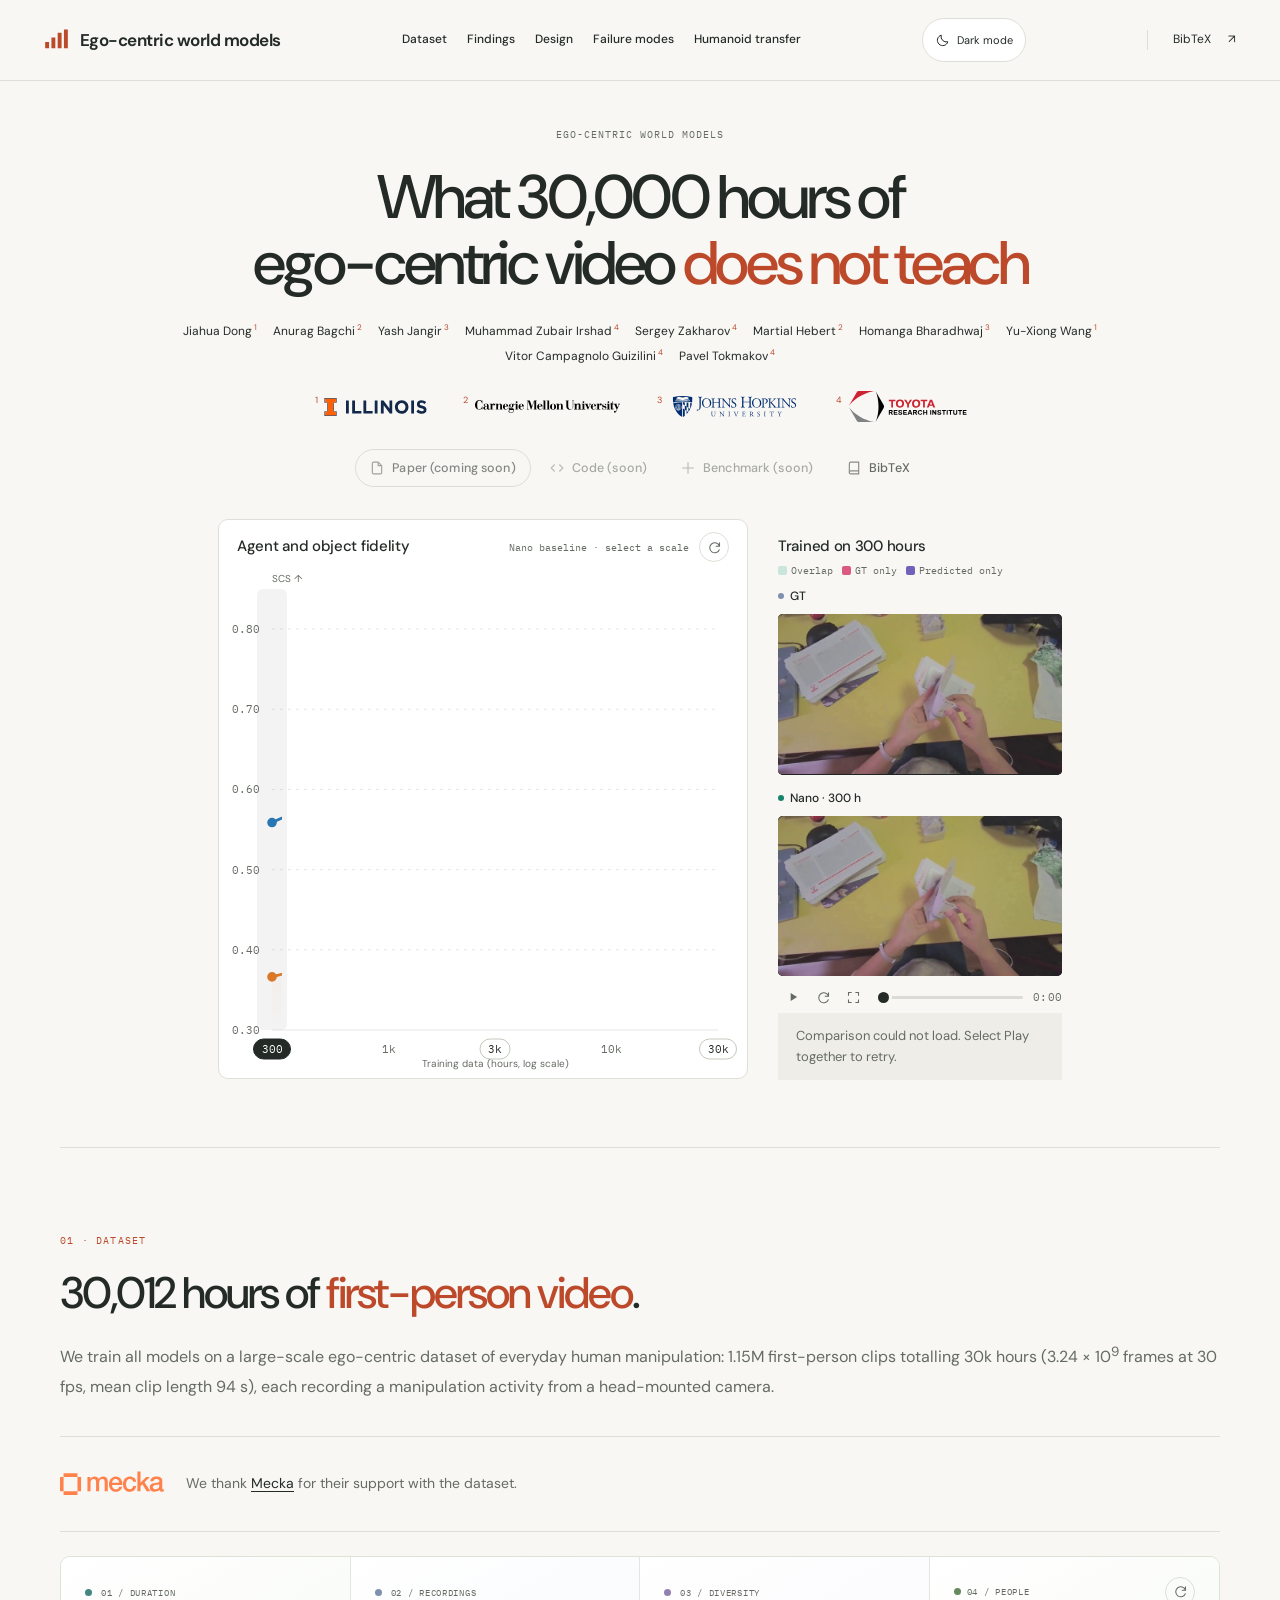
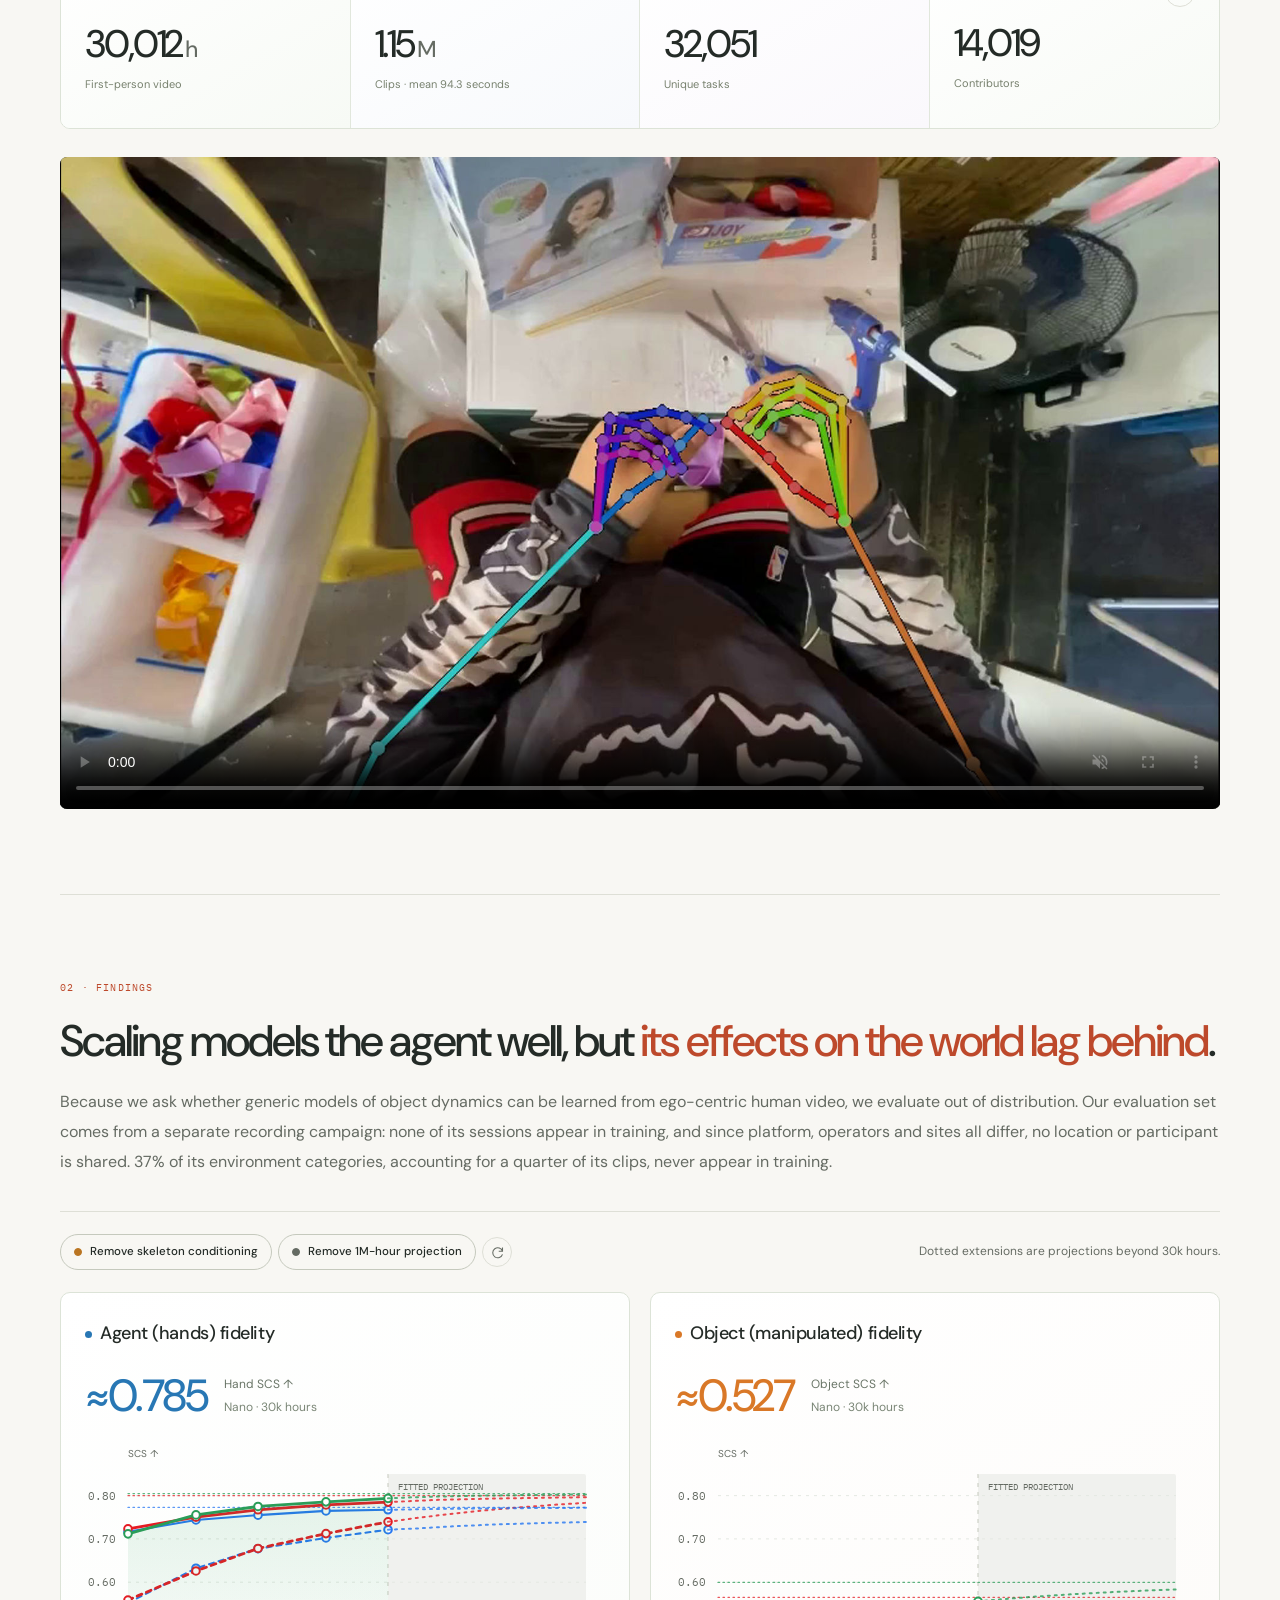
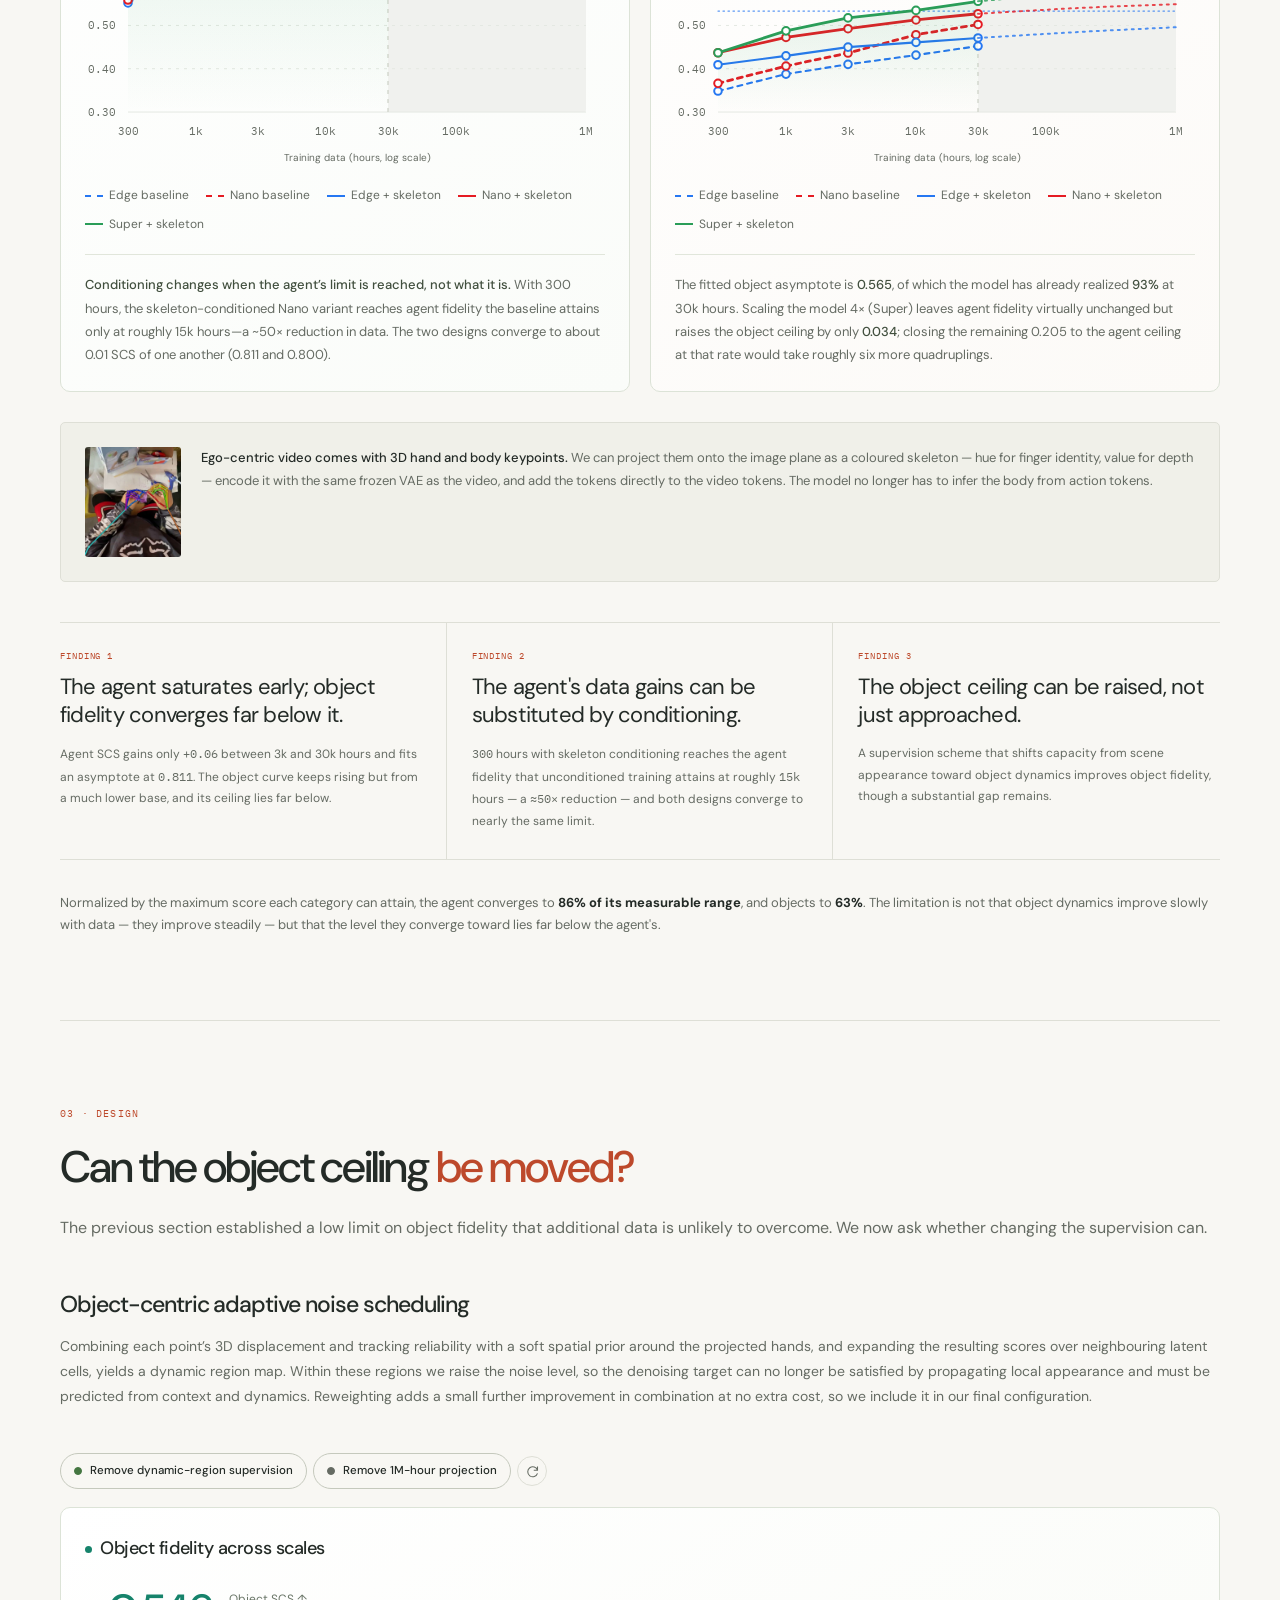
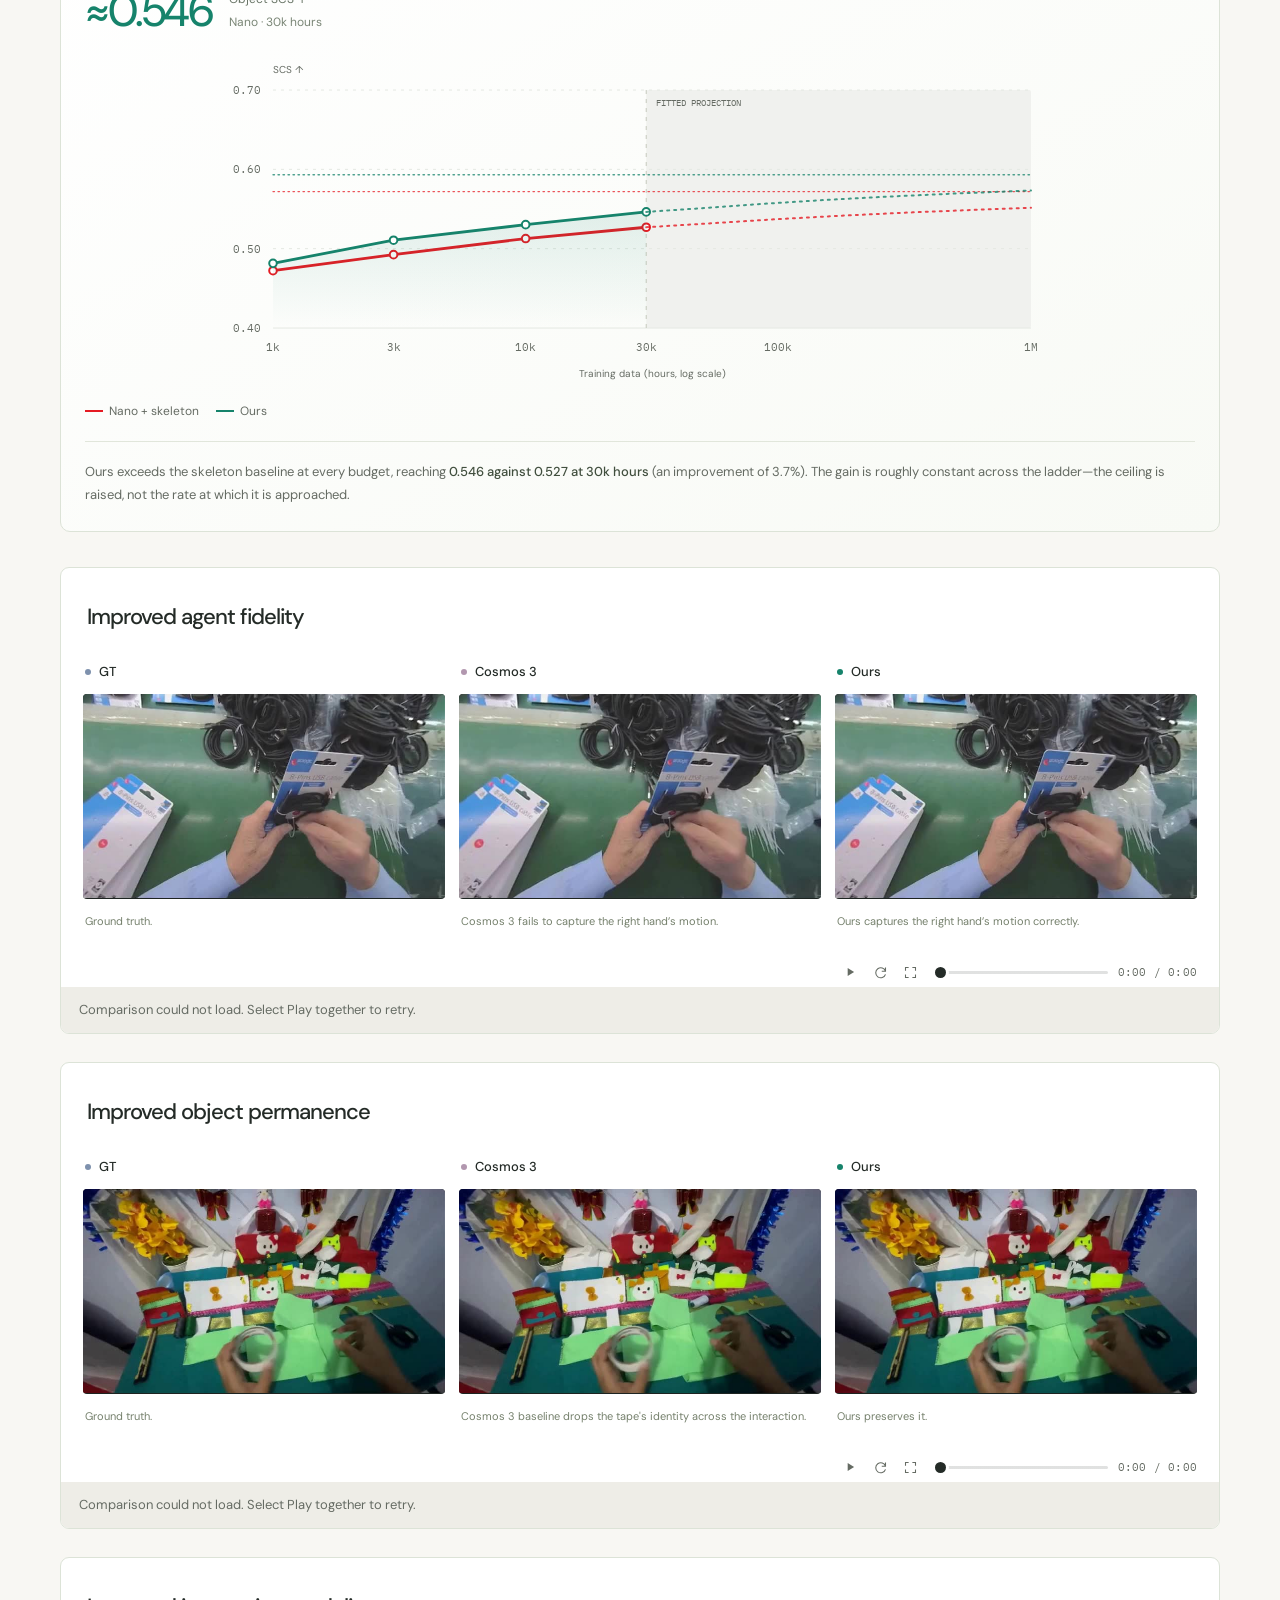
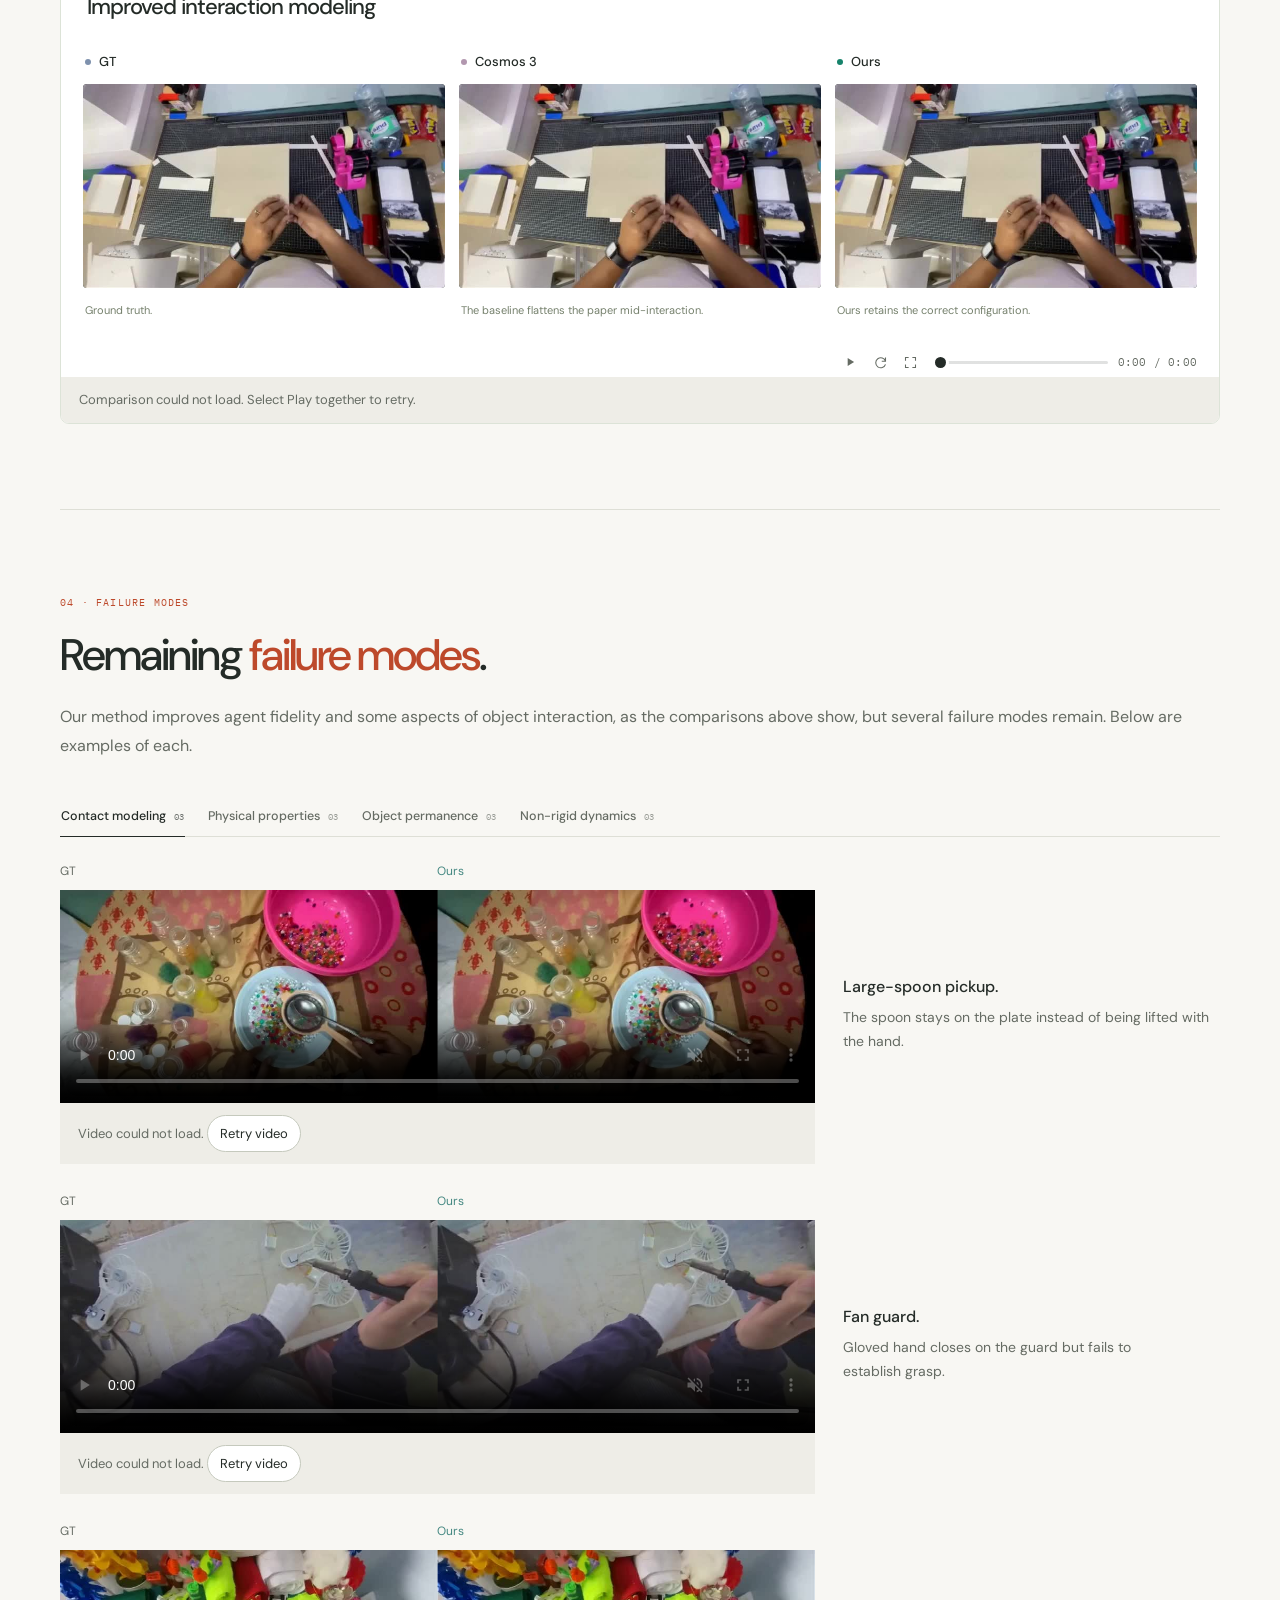
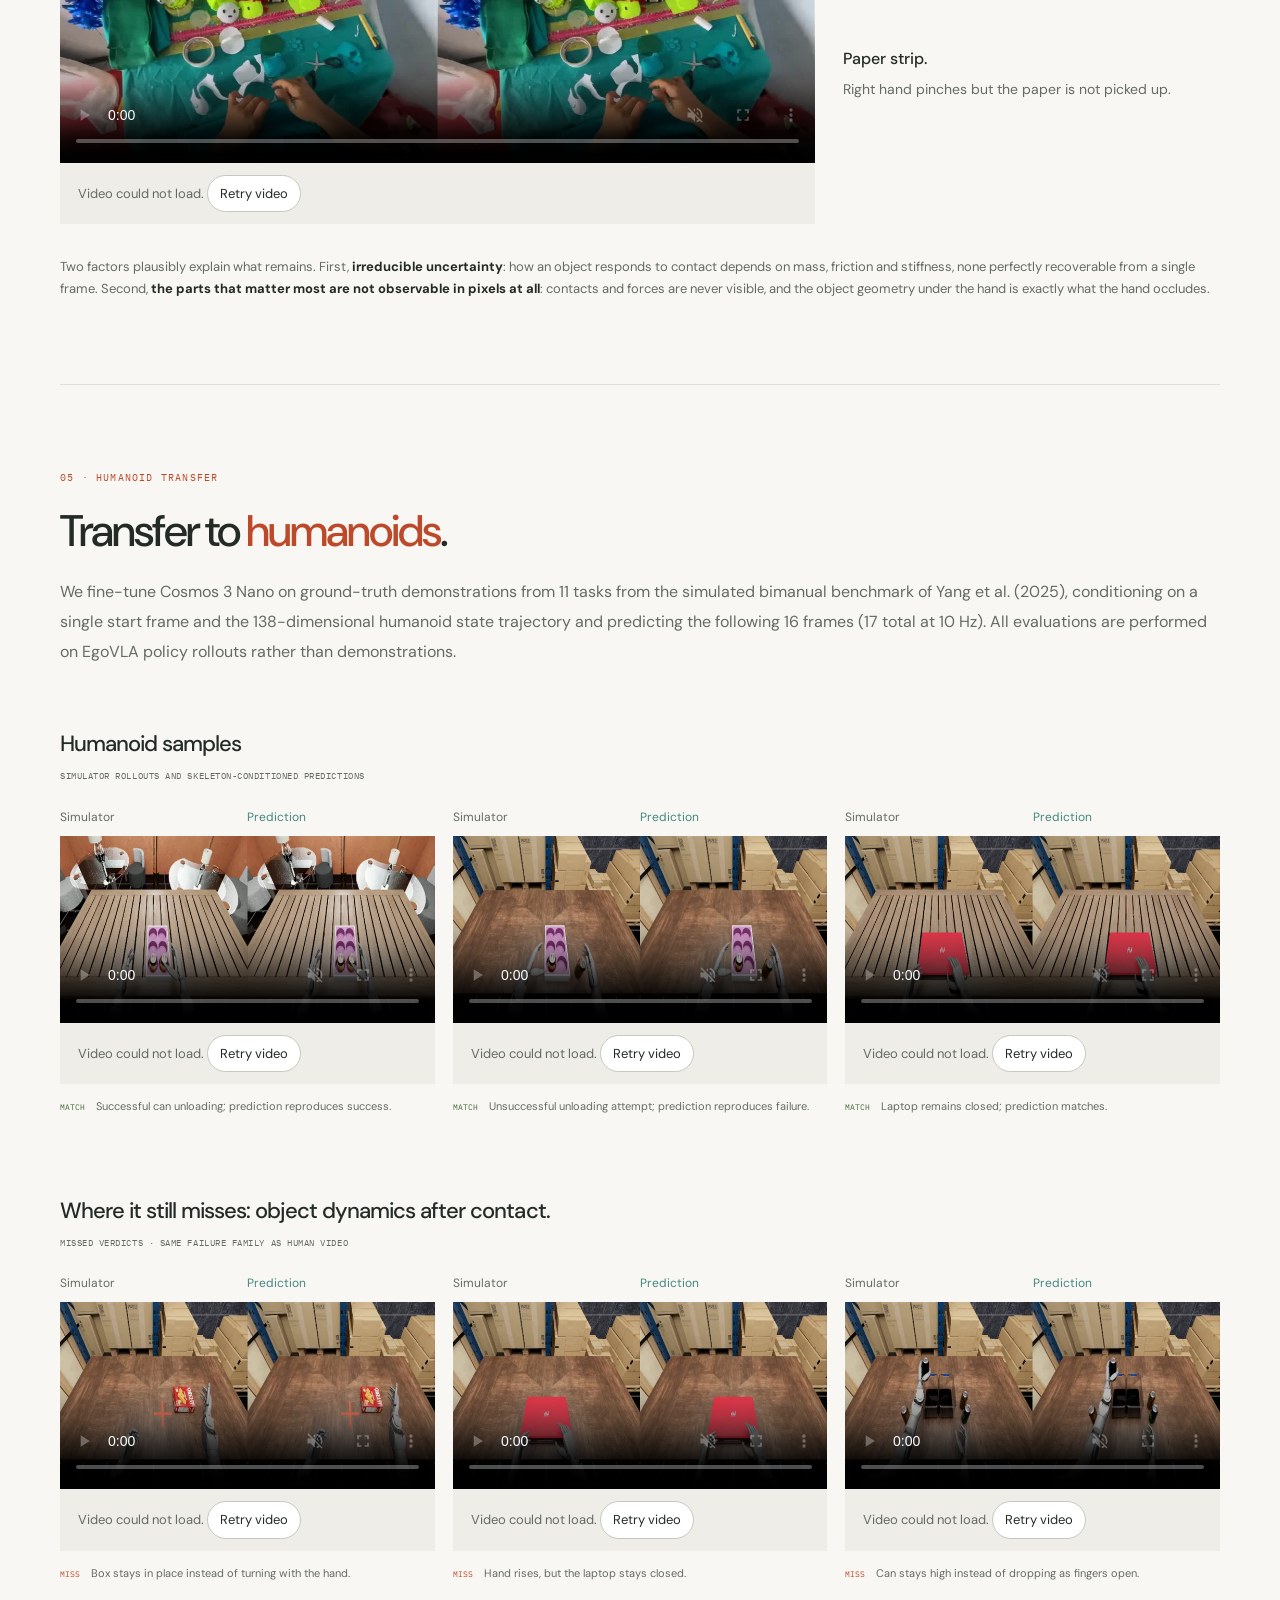
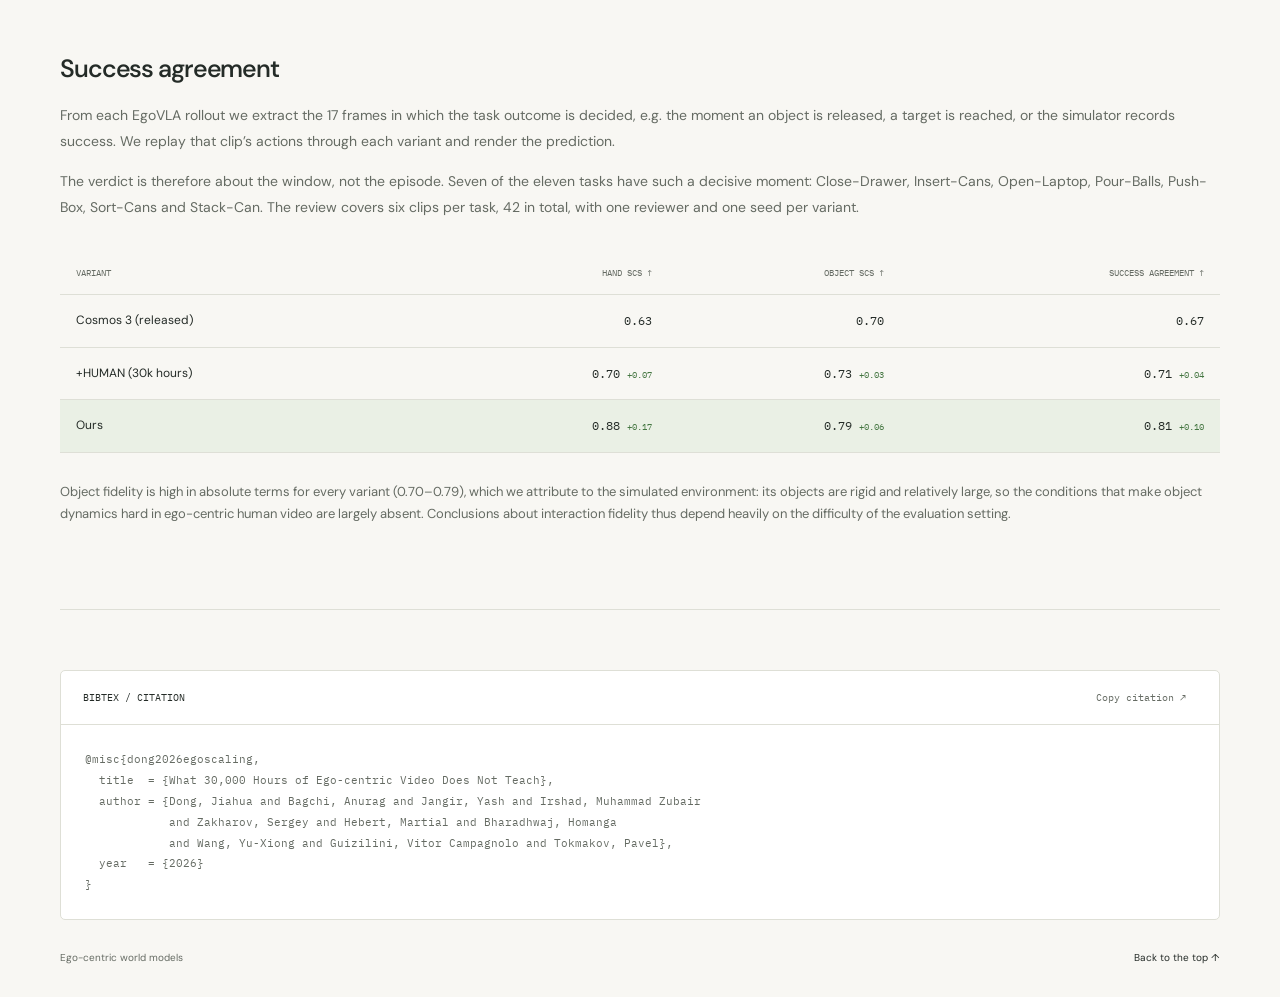
==== commit ffb50d00: "Revise findings text, comparison captions, Safari playback fixes" ====
--- a/index.html
+++ b/index.html
@@ -39,6 +39,7 @@
 #plot-overview .scale-pill.is-selected text { fill: var(--bg-2); }
 #plot-overview .scale-pill:focus-visible rect { stroke: var(--accent); stroke-width: 2; }
 .hero-sample .comparison-video-frame { position: relative; }
+.hero-sample .comparison-video-frame, .hero-sample .comparison-video-frame video { background: #1d2421; border-radius: 5px; }
 .hero-sample .comparison-video-frame video { transition: opacity .2s; }
 .hero-sample .comparison-video-frame.is-swapping video { opacity: .45; }
 .hero-mask-legend { display: flex; flex-wrap: wrap; gap: 3px 9px; flex-basis: 100%; font: 9.5px var(--mono); color: var(--ink-dim); }
@@ -46,6 +47,8 @@
 .hero-mask-legend i { display: inline-block; width: 9px; height: 9px; border-radius: 2px; }
 .hero-mask-legend i.ov { background: #cae5db; } .hero-mask-legend i.gt { background: #dc5a7f; } .hero-mask-legend i.pr { background: #7062bb; }
 .hero-sample .hero-plot-heading { flex-wrap: wrap; row-gap: 5px; }
+/* Figure 1: right column starts level with the plot card's title row */
+@media (min-width: 761px) { .hero-sample { padding-top: 15px; } .hero-sample .hero-plot-heading h3 { font-size: 15px; } }
 #plot-overview .plot-point.is-selectable { cursor: pointer; }
 .scale-pending { position: absolute; top: 8px; right: 8px; padding: 3px 7px; border-radius: 3px; background: rgba(20,22,21,.72); color: #fff; font: 9px var(--mono); letter-spacing: .04em; text-transform: uppercase; pointer-events: none; }
 </style>
@@ -207,7 +210,7 @@
     <section id="findings">
       <div class="section-head">
         <div class="num">02 · Findings</div>
-        <h2>Scaling reaches the agent’s limit, <em>not the object’s</em>.</h2>
+        <h2>Scaling models the agent well, but <em>its effects on the world lag behind</em>.</h2>
         <p class="lede">
           Because we ask whether generic models of object dynamics can be learned from ego-centric human video, we evaluate out of distribution. Our evaluation set comes from a separate recording campaign: none of its sessions appear in training, and since platform, operators and sites all differ, no location or participant is shared. 37% of its environment categories, accounting for a quarter of its clips, never appear in training.
         </p>
@@ -311,9 +314,9 @@
           <div class="comparison-viewer" id="comparison-agent-fidelity" data-comparison>
             <div class="comparison-heading"><h3 class="comparison-title">Improved agent fidelity</h3></div>
             <div class="comparison-panels">
-              <figure><figcaption><span class="comparison-dot gt-dot"></span><b>GT</b></figcaption><div class="comparison-video-frame"><video src="videos/compare-agent-fidelity-gt.mp4" data-poster="img/compare-agent-fidelity-gt.jpg" muted playsinline preload="none" data-comparison-model="gt" aria-label="GT: package handling"></video></div></figure>
-              <figure><figcaption><span class="comparison-dot cosmos-dot"></span><b>Cosmos 3</b></figcaption><div class="comparison-video-frame"><video src="videos/compare-agent-fidelity-cosmos.mp4" data-poster="img/compare-agent-fidelity-cosmos.jpg" muted playsinline preload="none" data-comparison-model="cosmos" aria-label="Cosmos 3: package handling"></video></div></figure>
-              <figure><figcaption><span class="comparison-dot ours-dot"></span><b>Ours</b></figcaption><div class="comparison-video-frame"><video src="videos/compare-agent-fidelity-ours.mp4" data-poster="img/compare-agent-fidelity-ours.jpg" muted playsinline preload="none" data-comparison-model="ours" aria-label="Ours: package handling"></video></div><div class="video-toolbar"><div class="comparison-playback"><div class="playback-cluster" role="group" aria-label="Comparison playback"><button class="playback-button" type="button" data-comparison-play data-playing="false" aria-label="Play comparison videos together" title="Play comparison videos together"><svg viewBox="0 0 24 24" fill="currentColor" aria-hidden="true"><path class="playback-play-icon" d="M8 5v14l11-7z"/><path class="playback-pause-icon" d="M6 5h4v14H6zm8 0h4v14h-4z"/></svg></button><button class="playback-button" type="button" data-comparison-replay aria-label="Replay all three comparison videos" title="Replay all three comparison videos"><svg class="replay-icon" viewBox="0 0 24 24" fill="none" stroke="currentColor" stroke-width="1.7" aria-hidden="true"><path d="M20 10a8 8 0 1 0 0 5M20 4v6h-6"/></svg></button><button class="playback-button" type="button" data-comparison-fullscreen aria-label="Full screen comparison" title="Full screen comparison"><svg viewBox="0 0 24 24" fill="none" stroke="currentColor" stroke-width="1.7" aria-hidden="true"><path d="M9 4H4v5m11-5h5v5M4 15v5h5m11-5v5h-5"/></svg></button></div></div><input class="video-seek" type="range" data-comparison-seek min="0" max="1000" value="0" aria-label="Seek all comparison videos together"></div></figure>
+              <figure><figcaption><span class="comparison-dot gt-dot"></span><b>GT</b></figcaption><div class="comparison-video-frame"><video src="videos/compare-agent-fidelity-gt.mp4" data-poster="img/compare-agent-fidelity-gt.jpg" muted playsinline preload="none" data-comparison-model="gt" aria-label="GT: package handling"></video></div><p>Ground truth.</p></figure>
+              <figure><figcaption><span class="comparison-dot cosmos-dot"></span><b>Cosmos 3</b></figcaption><div class="comparison-video-frame"><video src="videos/compare-agent-fidelity-cosmos.mp4" data-poster="img/compare-agent-fidelity-cosmos.jpg" muted playsinline preload="none" data-comparison-model="cosmos" aria-label="Cosmos 3: package handling"></video></div><p>Cosmos 3 fails to capture the right hand’s motion.</p></figure>
+              <figure><figcaption><span class="comparison-dot ours-dot"></span><b>Ours</b></figcaption><div class="comparison-video-frame"><video src="videos/compare-agent-fidelity-ours.mp4" data-poster="img/compare-agent-fidelity-ours.jpg" muted playsinline preload="none" data-comparison-model="ours" aria-label="Ours: package handling"></video></div><p>Ours captures the right hand’s motion correctly.</p><div class="video-toolbar"><div class="comparison-playback"><div class="playback-cluster" role="group" aria-label="Comparison playback"><button class="playback-button" type="button" data-comparison-play data-playing="false" aria-label="Play comparison videos together" title="Play comparison videos together"><svg viewBox="0 0 24 24" fill="currentColor" aria-hidden="true"><path class="playback-play-icon" d="M8 5v14l11-7z"/><path class="playback-pause-icon" d="M6 5h4v14H6zm8 0h4v14h-4z"/></svg></button><button class="playback-button" type="button" data-comparison-replay aria-label="Replay all three comparison videos" title="Replay all three comparison videos"><svg class="replay-icon" viewBox="0 0 24 24" fill="none" stroke="currentColor" stroke-width="1.7" aria-hidden="true"><path d="M20 10a8 8 0 1 0 0 5M20 4v6h-6"/></svg></button><button class="playback-button" type="button" data-comparison-fullscreen aria-label="Full screen comparison" title="Full screen comparison"><svg viewBox="0 0 24 24" fill="none" stroke="currentColor" stroke-width="1.7" aria-hidden="true"><path d="M9 4H4v5m11-5h5v5M4 15v5h5m11-5v5h-5"/></svg></button></div></div><input class="video-seek" type="range" data-comparison-seek min="0" max="1000" value="0" aria-label="Seek all comparison videos together"></div></figure>
             </div>
 
             <p class="media-status comparison-status" role="status" hidden></p>
@@ -323,7 +326,7 @@
             <div class="comparison-panels">
               <figure><figcaption><span class="comparison-dot gt-dot"></span><b>GT</b></figcaption><div class="comparison-video-frame"><video src="videos/compare-object-permanence-gt.mp4" data-poster="img/compare-object-permanence-gt.jpg" muted playsinline preload="none" data-comparison-model="gt" aria-label="GT: tape handling"></video></div><p>Ground truth.</p></figure>
               <figure><figcaption><span class="comparison-dot cosmos-dot"></span><b>Cosmos 3</b></figcaption><div class="comparison-video-frame"><video src="videos/compare-object-permanence-cosmos.mp4" data-poster="img/compare-object-permanence-cosmos.jpg" muted playsinline preload="none" data-comparison-model="cosmos" aria-label="Cosmos 3: tape handling"></video></div><p>Cosmos 3 baseline drops the tape's identity across the interaction.</p></figure>
-              <figure><figcaption><span class="comparison-dot ours-dot"></span><b>Ours</b></figcaption><div class="comparison-video-frame"><video src="videos/compare-object-permanence-ours.mp4" data-poster="img/compare-object-permanence-ours.jpg" muted playsinline preload="none" data-comparison-model="ours" aria-label="Ours: tape handling"></video></div><div class="video-toolbar"><div class="comparison-playback"><div class="playback-cluster" role="group" aria-label="Comparison playback"><button class="playback-button" type="button" data-comparison-play data-playing="false" aria-label="Play comparison videos together" title="Play comparison videos together"><svg viewBox="0 0 24 24" fill="currentColor" aria-hidden="true"><path class="playback-play-icon" d="M8 5v14l11-7z"/><path class="playback-pause-icon" d="M6 5h4v14H6zm8 0h4v14h-4z"/></svg></button><button class="playback-button" type="button" data-comparison-replay aria-label="Replay all three comparison videos" title="Replay all three comparison videos"><svg class="replay-icon" viewBox="0 0 24 24" fill="none" stroke="currentColor" stroke-width="1.7" aria-hidden="true"><path d="M20 10a8 8 0 1 0 0 5M20 4v6h-6"/></svg></button><button class="playback-button" type="button" data-comparison-fullscreen aria-label="Full screen comparison" title="Full screen comparison"><svg viewBox="0 0 24 24" fill="none" stroke="currentColor" stroke-width="1.7" aria-hidden="true"><path d="M9 4H4v5m11-5h5v5M4 15v5h5m11-5v5h-5"/></svg></button></div></div><input class="video-seek" type="range" data-comparison-seek min="0" max="1000" value="0" aria-label="Seek all comparison videos together"></div><p>Ours preserves it.</p></figure>
+              <figure><figcaption><span class="comparison-dot ours-dot"></span><b>Ours</b></figcaption><div class="comparison-video-frame"><video src="videos/compare-object-permanence-ours.mp4" data-poster="img/compare-object-permanence-ours.jpg" muted playsinline preload="none" data-comparison-model="ours" aria-label="Ours: tape handling"></video></div><p>Ours preserves it.</p><div class="video-toolbar"><div class="comparison-playback"><div class="playback-cluster" role="group" aria-label="Comparison playback"><button class="playback-button" type="button" data-comparison-play data-playing="false" aria-label="Play comparison videos together" title="Play comparison videos together"><svg viewBox="0 0 24 24" fill="currentColor" aria-hidden="true"><path class="playback-play-icon" d="M8 5v14l11-7z"/><path class="playback-pause-icon" d="M6 5h4v14H6zm8 0h4v14h-4z"/></svg></button><button class="playback-button" type="button" data-comparison-replay aria-label="Replay all three comparison videos" title="Replay all three comparison videos"><svg class="replay-icon" viewBox="0 0 24 24" fill="none" stroke="currentColor" stroke-width="1.7" aria-hidden="true"><path d="M20 10a8 8 0 1 0 0 5M20 4v6h-6"/></svg></button><button class="playback-button" type="button" data-comparison-fullscreen aria-label="Full screen comparison" title="Full screen comparison"><svg viewBox="0 0 24 24" fill="none" stroke="currentColor" stroke-width="1.7" aria-hidden="true"><path d="M9 4H4v5m11-5h5v5M4 15v5h5m11-5v5h-5"/></svg></button></div></div><input class="video-seek" type="range" data-comparison-seek min="0" max="1000" value="0" aria-label="Seek all comparison videos together"></div></figure>
             </div>
 
             <p class="media-status comparison-status" role="status" hidden></p>
@@ -333,7 +336,7 @@
             <div class="comparison-panels">
               <figure><figcaption><span class="comparison-dot gt-dot"></span><b>GT</b></figcaption><div class="comparison-video-frame"><video src="videos/compare-interaction-gt.mp4" data-poster="img/compare-interaction-gt.jpg" muted playsinline preload="none" data-comparison-model="gt" aria-label="GT: paper handling"></video></div><p>Ground truth.</p></figure>
               <figure><figcaption><span class="comparison-dot cosmos-dot"></span><b>Cosmos 3</b></figcaption><div class="comparison-video-frame"><video src="videos/compare-interaction-cosmos.mp4" data-poster="img/compare-interaction-cosmos.jpg" muted playsinline preload="none" data-comparison-model="cosmos" aria-label="Cosmos 3: paper handling"></video></div><p>The baseline flattens the paper mid-interaction.</p></figure>
-              <figure><figcaption><span class="comparison-dot ours-dot"></span><b>Ours</b></figcaption><div class="comparison-video-frame"><video src="videos/compare-interaction-ours.mp4" data-poster="img/compare-interaction-ours.jpg" muted playsinline preload="none" data-comparison-model="ours" aria-label="Ours: paper handling"></video></div><div class="video-toolbar"><div class="comparison-playback"><div class="playback-cluster" role="group" aria-label="Comparison playback"><button class="playback-button" type="button" data-comparison-play data-playing="false" aria-label="Play comparison videos together" title="Play comparison videos together"><svg viewBox="0 0 24 24" fill="currentColor" aria-hidden="true"><path class="playback-play-icon" d="M8 5v14l11-7z"/><path class="playback-pause-icon" d="M6 5h4v14H6zm8 0h4v14h-4z"/></svg></button><button class="playback-button" type="button" data-comparison-replay aria-label="Replay all three comparison videos" title="Replay all three comparison videos"><svg class="replay-icon" viewBox="0 0 24 24" fill="none" stroke="currentColor" stroke-width="1.7" aria-hidden="true"><path d="M20 10a8 8 0 1 0 0 5M20 4v6h-6"/></svg></button><button class="playback-button" type="button" data-comparison-fullscreen aria-label="Full screen comparison" title="Full screen comparison"><svg viewBox="0 0 24 24" fill="none" stroke="currentColor" stroke-width="1.7" aria-hidden="true"><path d="M9 4H4v5m11-5h5v5M4 15v5h5m11-5v5h-5"/></svg></button></div></div><input class="video-seek" type="range" data-comparison-seek min="0" max="1000" value="0" aria-label="Seek all comparison videos together"></div><p>Ours retains the correct configuration.</p></figure>
+              <figure><figcaption><span class="comparison-dot ours-dot"></span><b>Ours</b></figcaption><div class="comparison-video-frame"><video src="videos/compare-interaction-ours.mp4" data-poster="img/compare-interaction-ours.jpg" muted playsinline preload="none" data-comparison-model="ours" aria-label="Ours: paper handling"></video></div><p>Ours retains the correct configuration.</p><div class="video-toolbar"><div class="comparison-playback"><div class="playback-cluster" role="group" aria-label="Comparison playback"><button class="playback-button" type="button" data-comparison-play data-playing="false" aria-label="Play comparison videos together" title="Play comparison videos together"><svg viewBox="0 0 24 24" fill="currentColor" aria-hidden="true"><path class="playback-play-icon" d="M8 5v14l11-7z"/><path class="playback-pause-icon" d="M6 5h4v14H6zm8 0h4v14h-4z"/></svg></button><button class="playback-button" type="button" data-comparison-replay aria-label="Replay all three comparison videos" title="Replay all three comparison videos"><svg class="replay-icon" viewBox="0 0 24 24" fill="none" stroke="currentColor" stroke-width="1.7" aria-hidden="true"><path d="M20 10a8 8 0 1 0 0 5M20 4v6h-6"/></svg></button><button class="playback-button" type="button" data-comparison-fullscreen aria-label="Full screen comparison" title="Full screen comparison"><svg viewBox="0 0 24 24" fill="none" stroke="currentColor" stroke-width="1.7" aria-hidden="true"><path d="M9 4H4v5m11-5h5v5M4 15v5h5m11-5v5h-5"/></svg></button></div></div><input class="video-seek" type="range" data-comparison-seek min="0" max="1000" value="0" aria-label="Seek all comparison videos together"></div></figure>
             </div>
 
             <p class="media-status comparison-status" role="status" hidden></p>
@@ -349,7 +352,7 @@
         <div class="num">04 · Failure modes</div>
         <h2>Remaining <em>failure modes</em>.</h2>
         <p class="lede">
-          Though our method improves the agent fidelity and some aspects of object interaction, as illustrated by the package handling sample, we still observe several failure modes.
+          Our method improves agent fidelity and some aspects of object interaction, as the comparisons above show, but several failure modes remain. Below are examples of each.
         </p>
       </div>
 
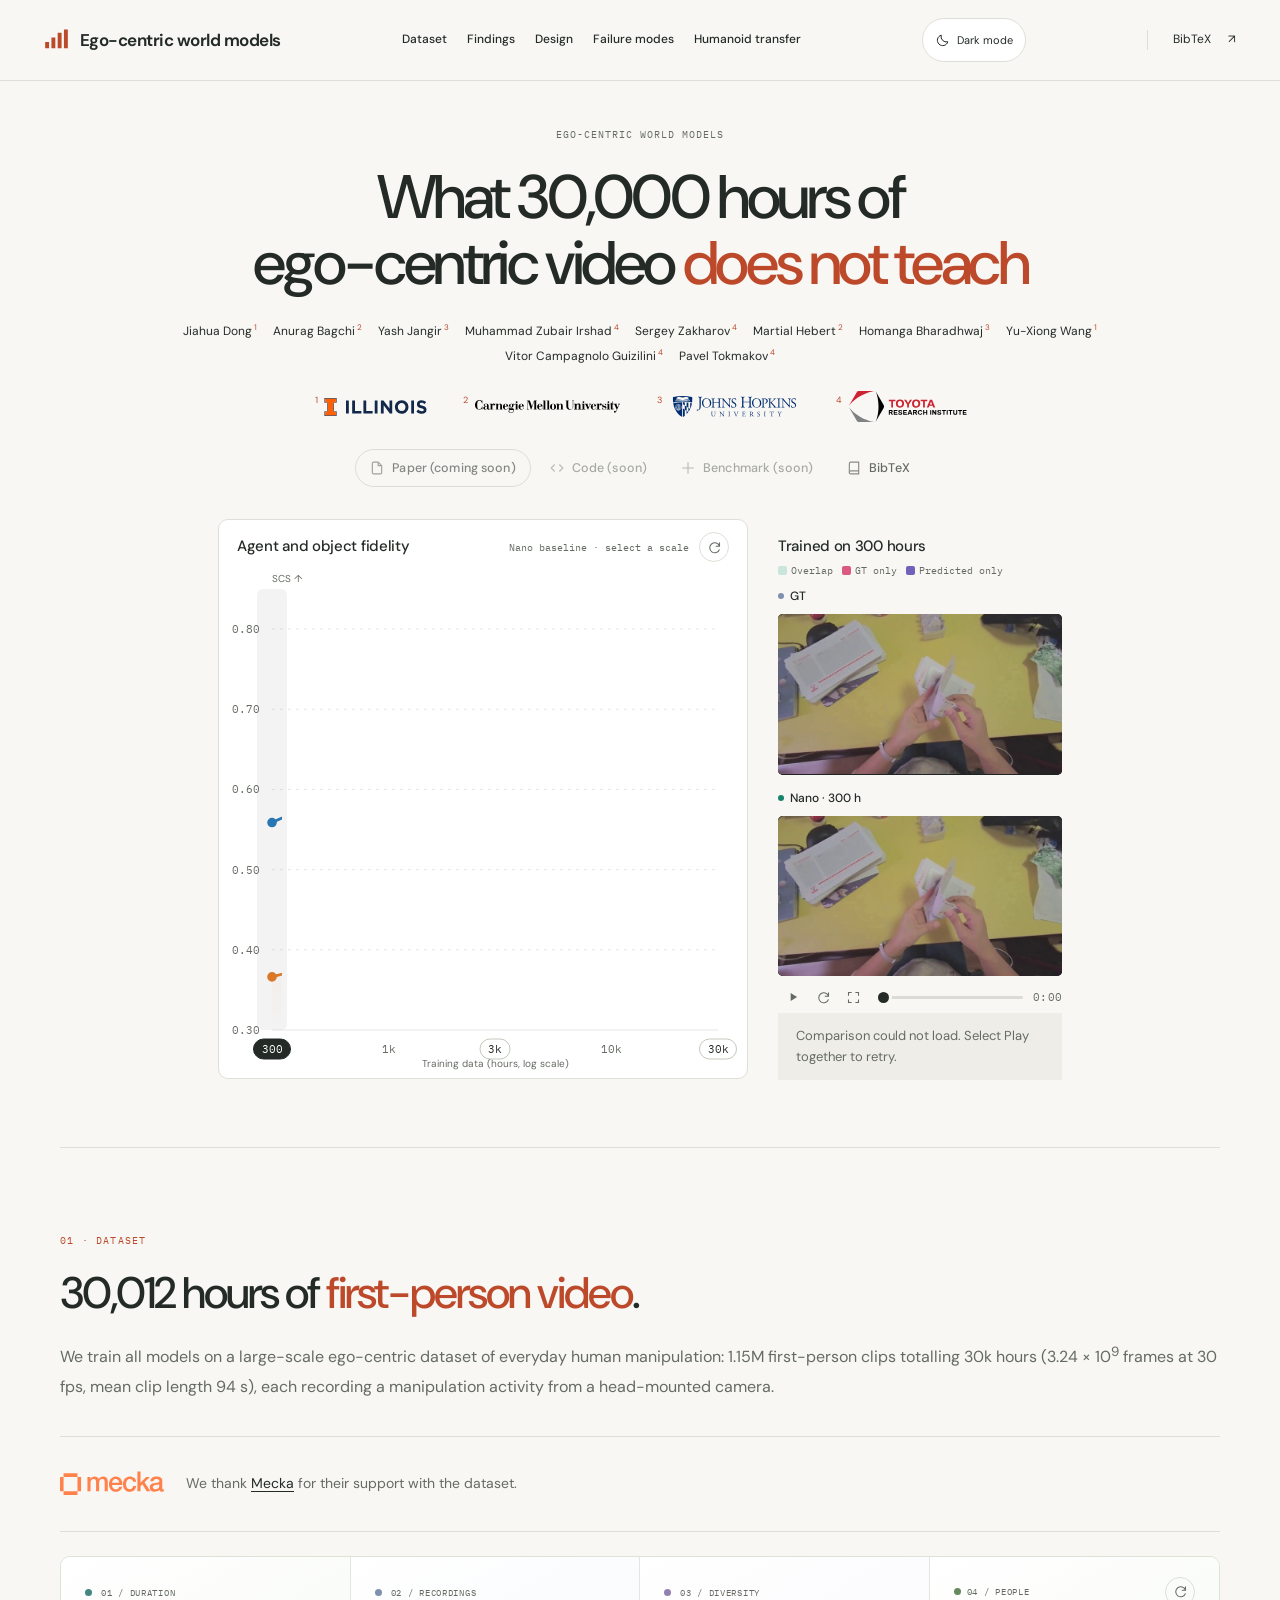
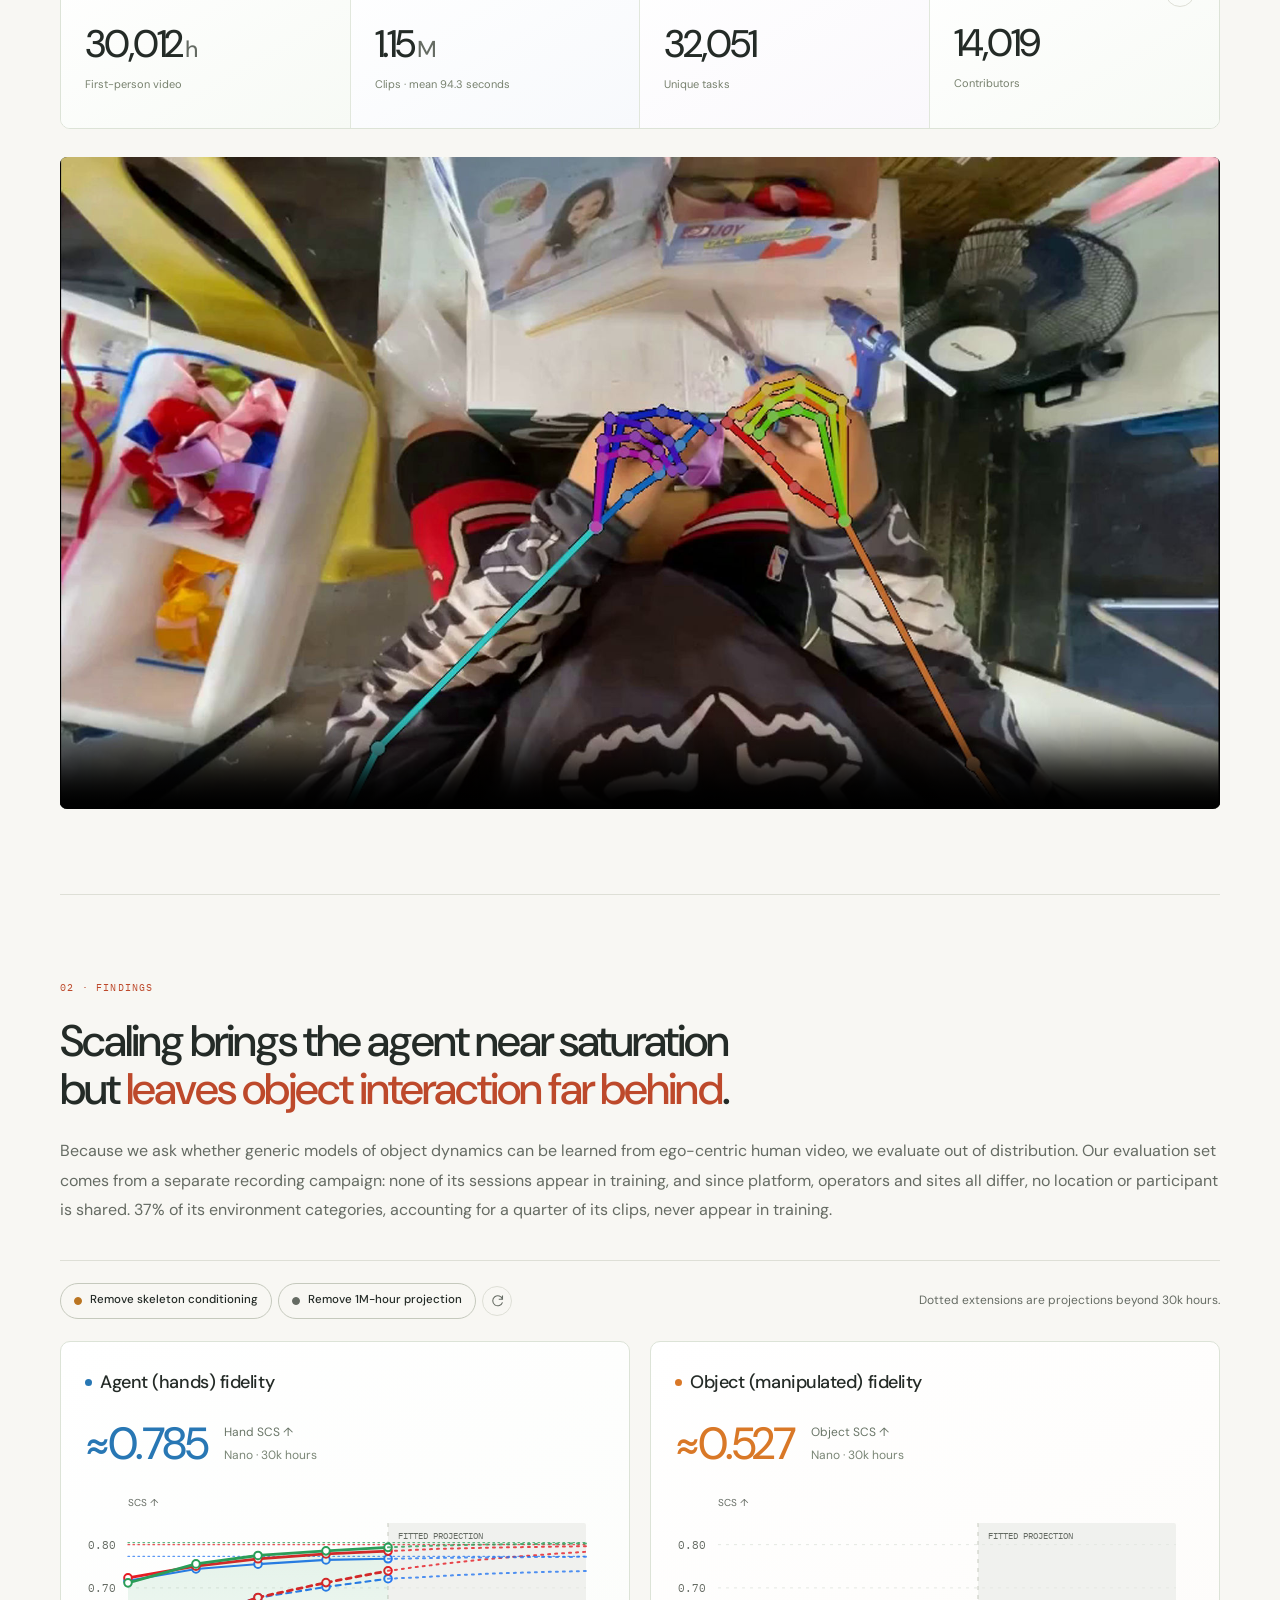
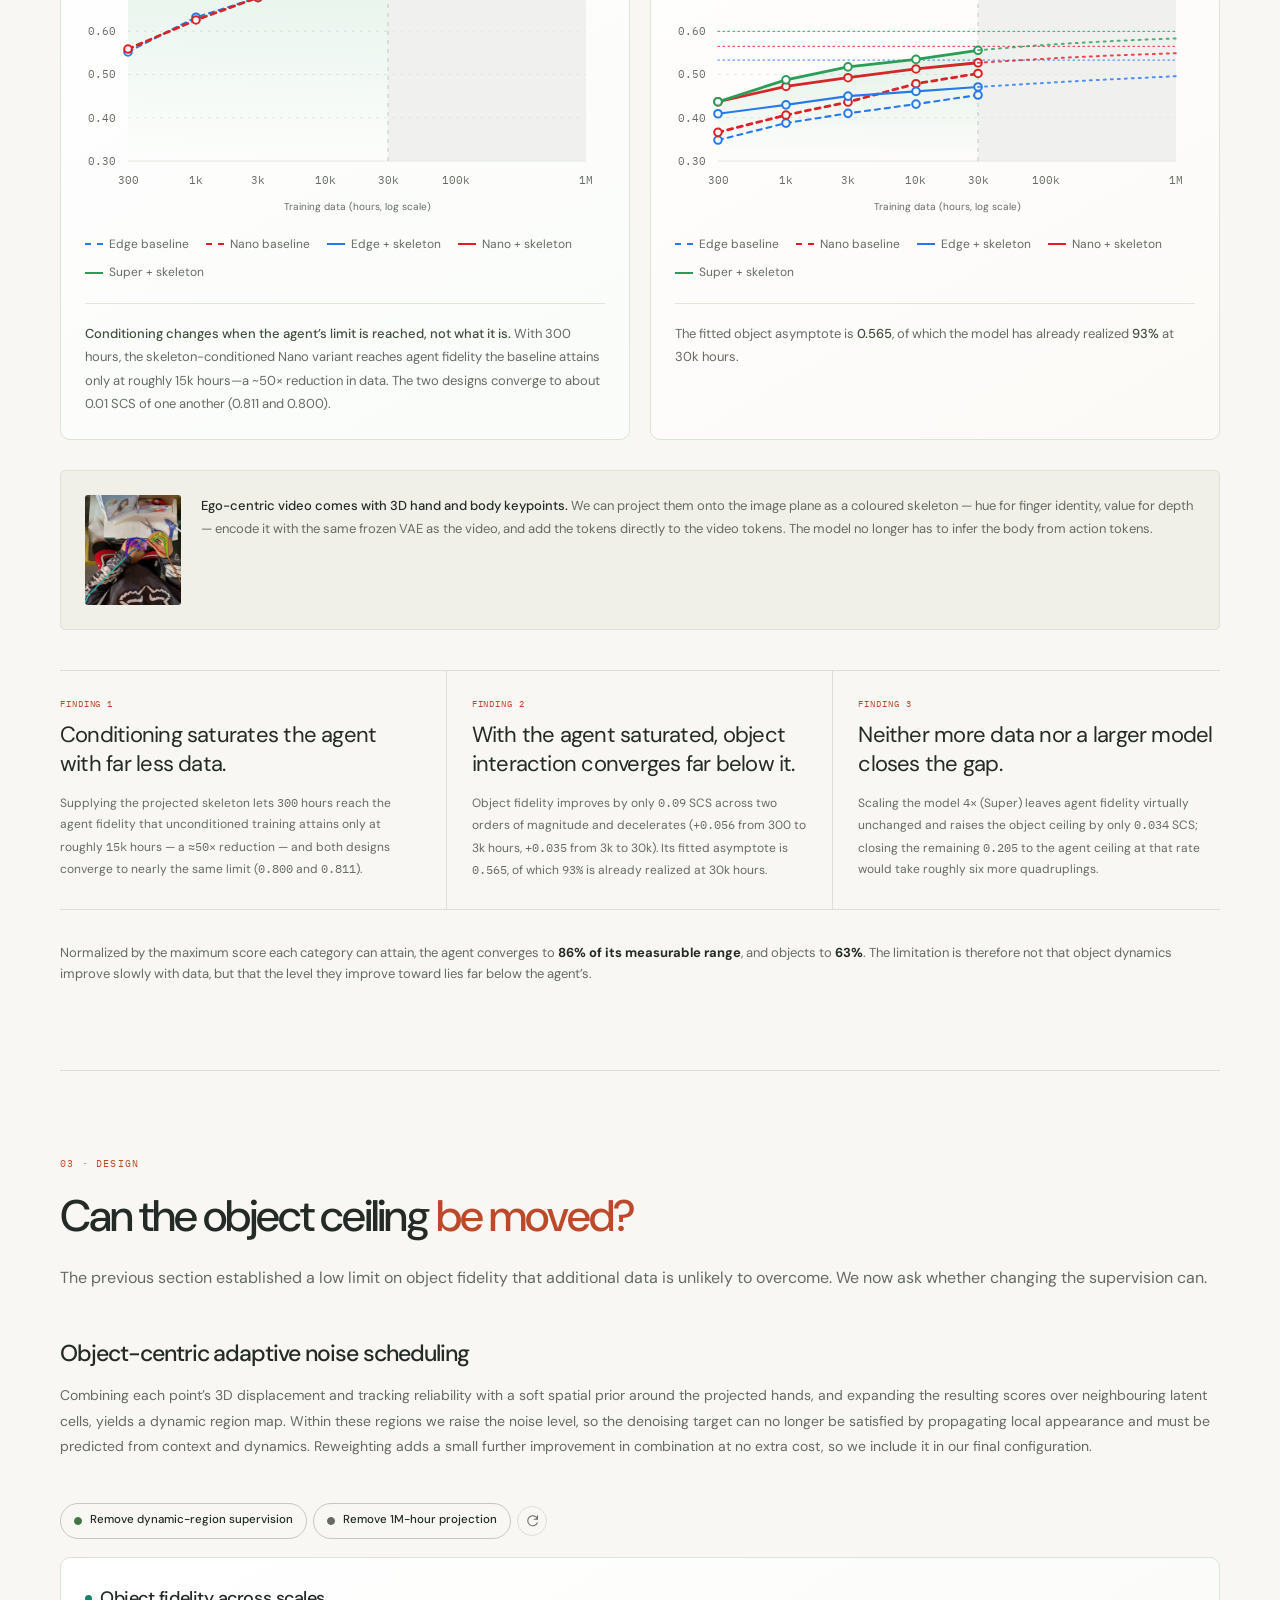
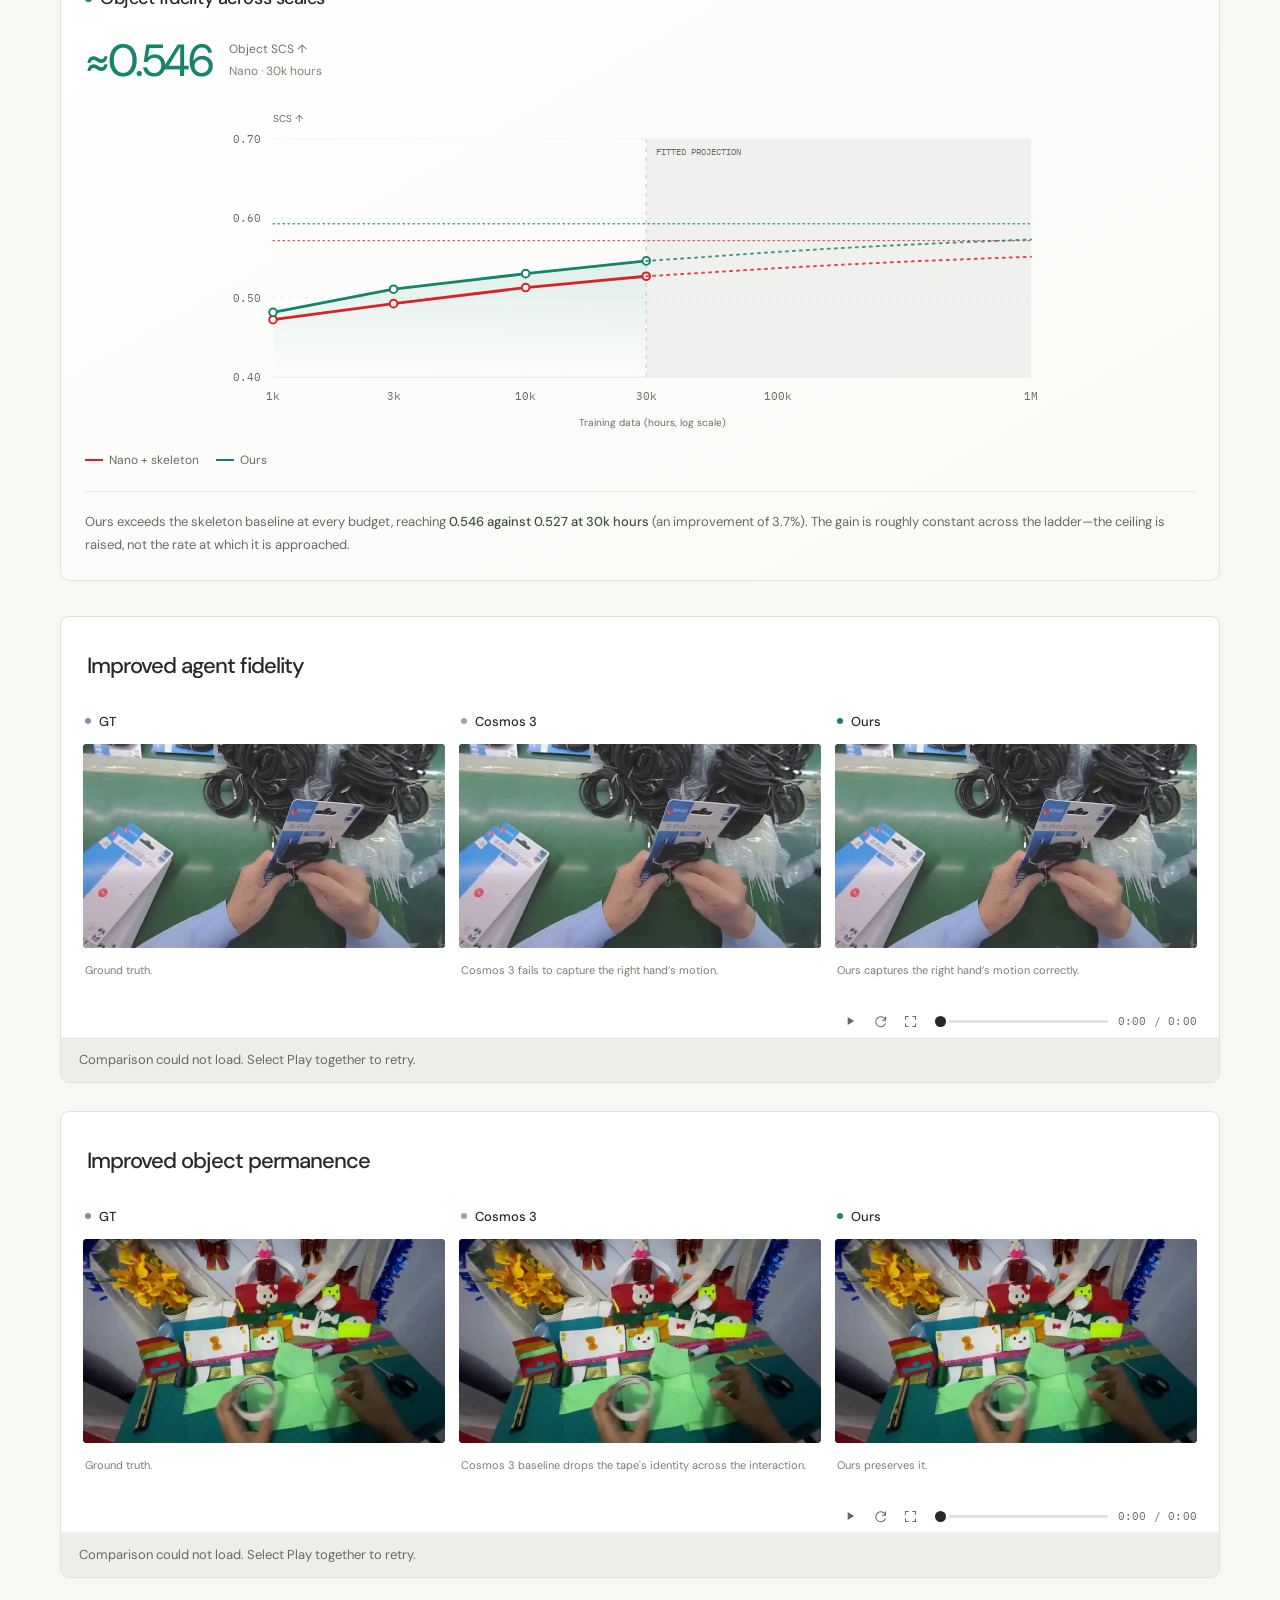
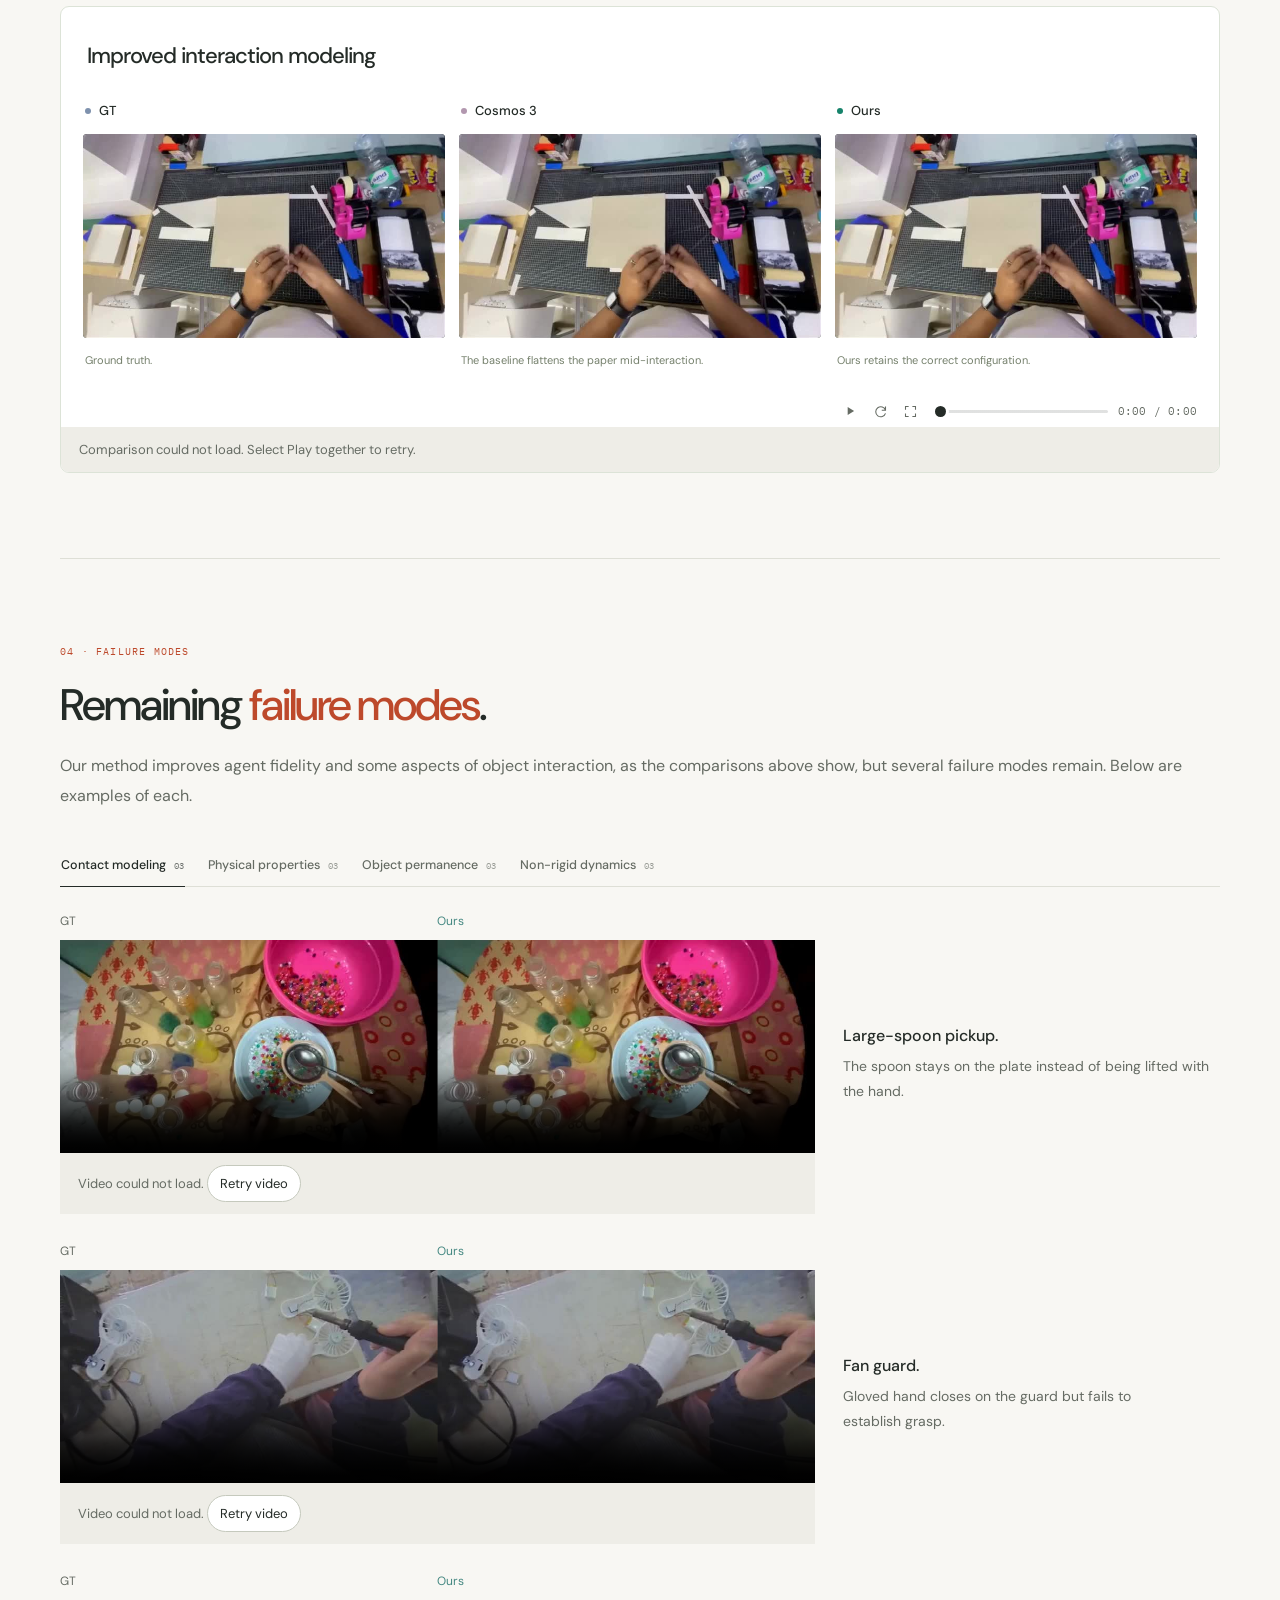
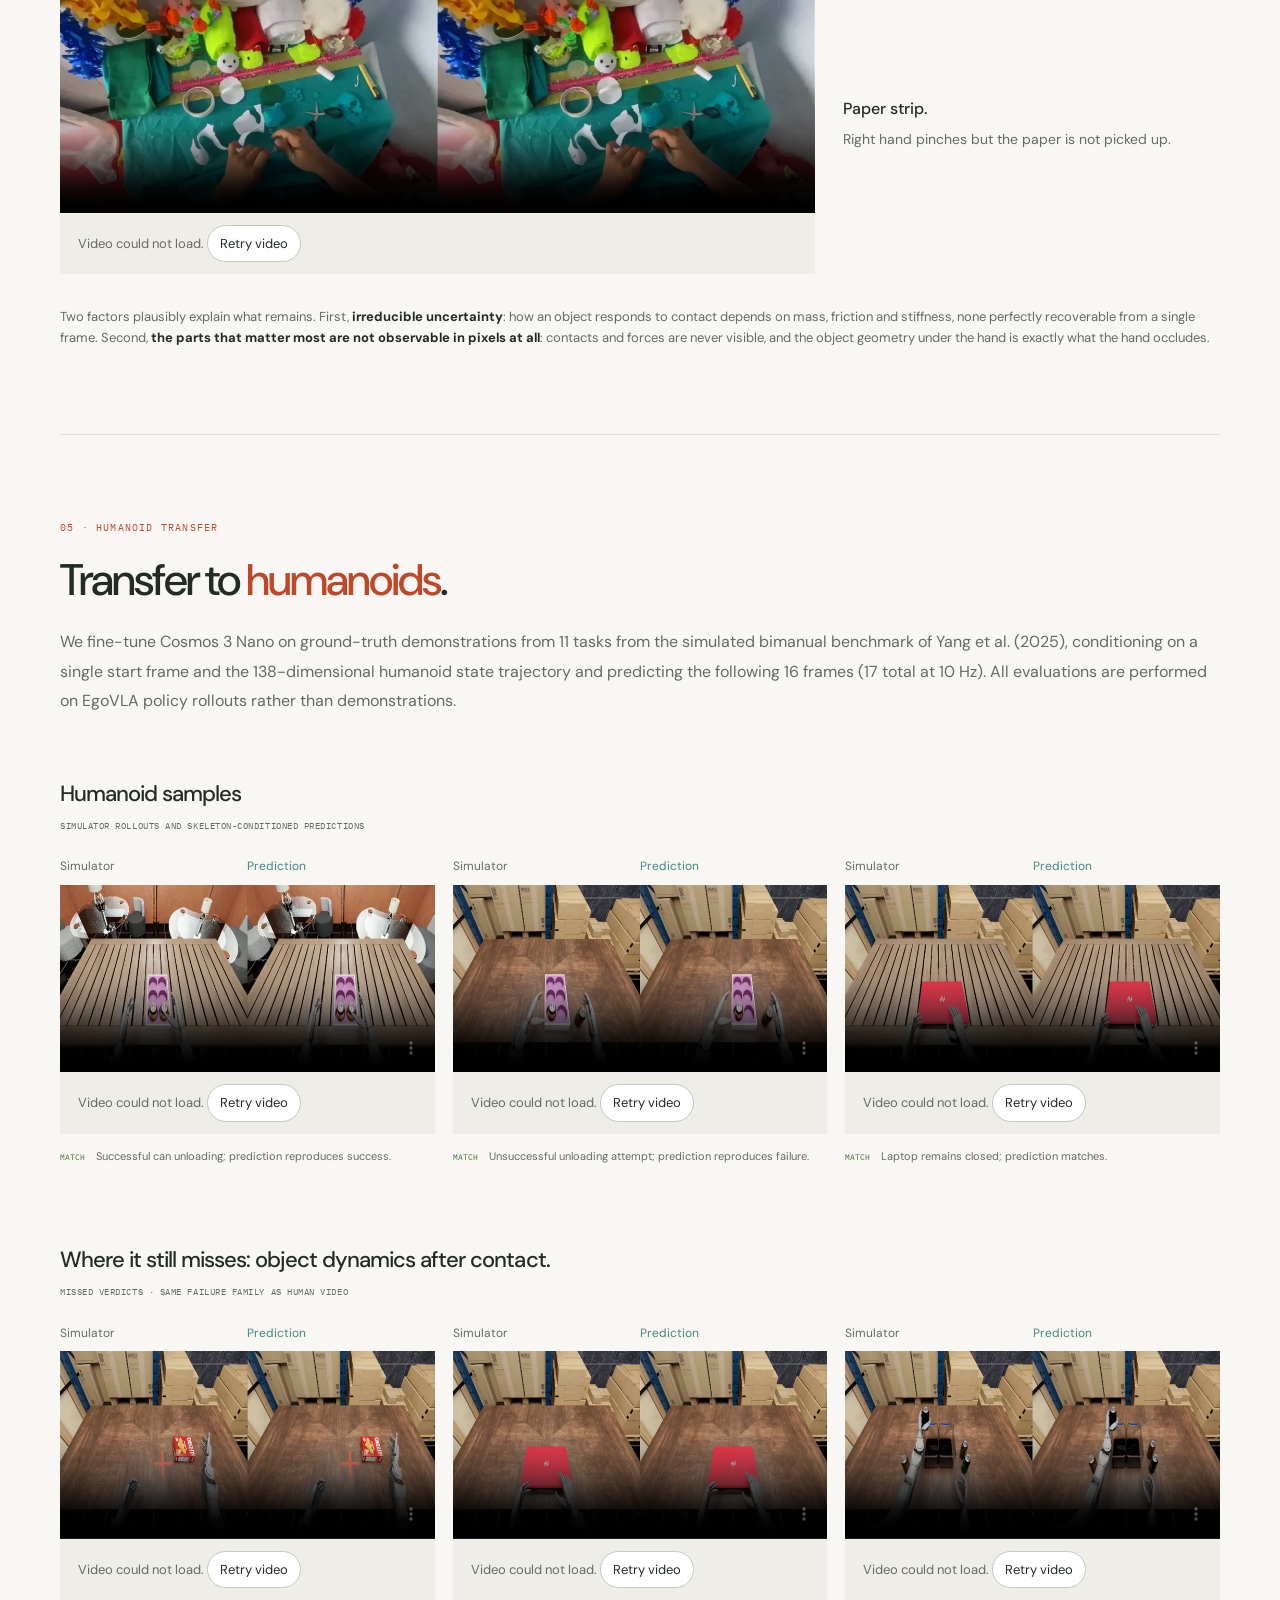
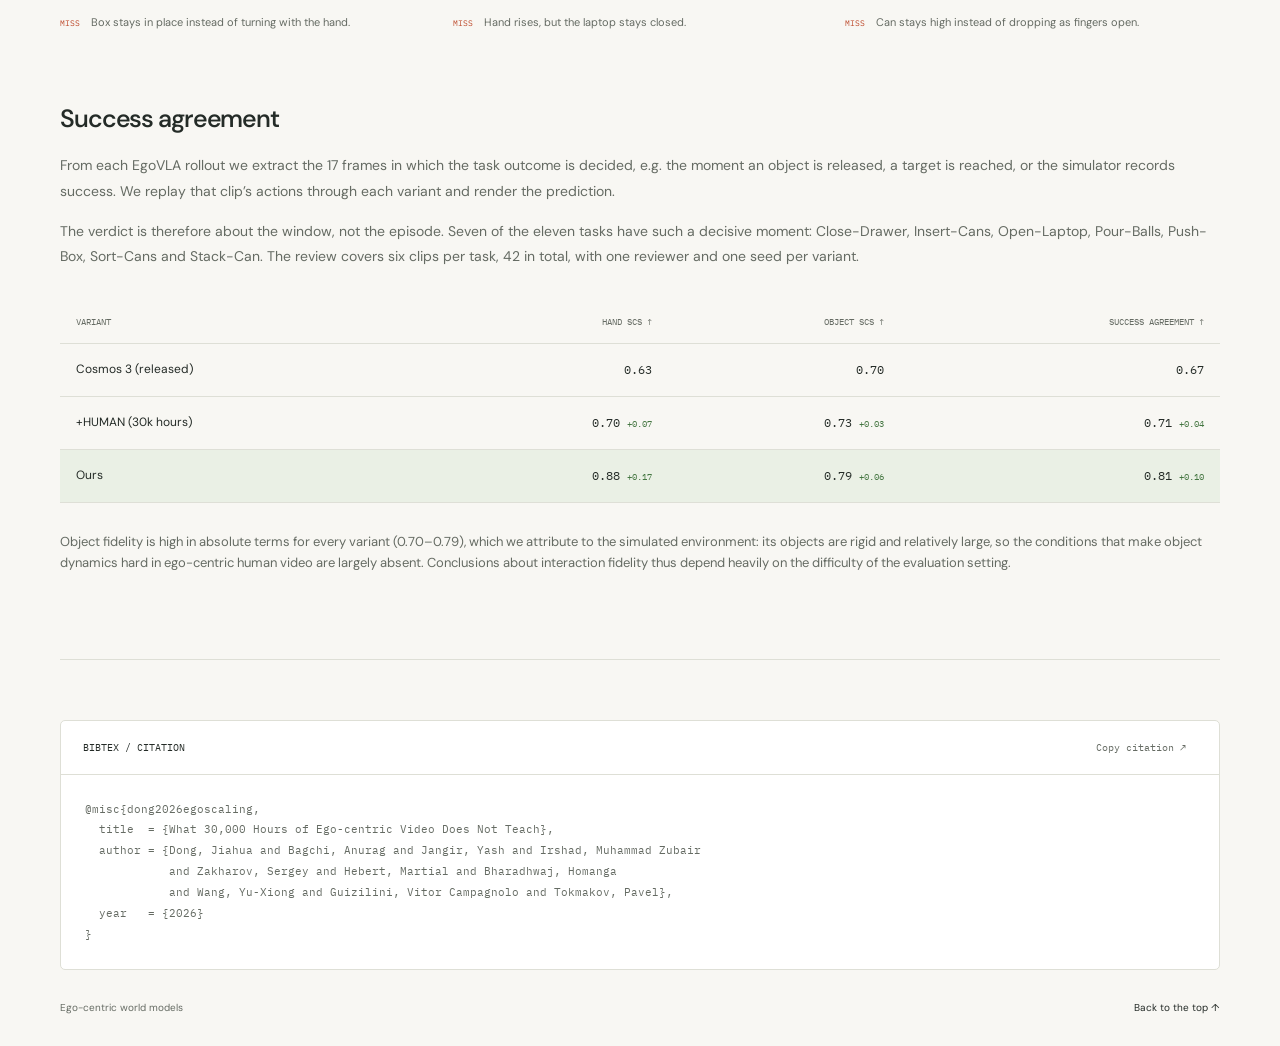
==== commit 0a5dac96: "Update project page Co-Authored-By: Claude Opus 5.5 <noreply@anthropic.com>" ====
--- a/index.html
+++ b/index.html
@@ -210,7 +210,7 @@
     <section id="findings">
       <div class="section-head">
         <div class="num">02 · Findings</div>
-        <h2>Scaling models the agent well, but <em>its effects on the world lag behind</em>.</h2>
+        <h2>Scaling brings the agent near saturation but <em>leaves object interaction far behind</em>.</h2>
         <p class="lede">
           Because we ask whether generic models of object dynamics can be learned from ego-centric human video, we evaluate out of distribution. Our evaluation set comes from a separate recording campaign: none of its sessions appear in training, and since platform, operators and sites all differ, no location or participant is shared. 37% of its environment categories, accounting for a quarter of its clips, never appear in training.
         </p>
@@ -254,23 +254,23 @@
       <div class="takeaway">
         <div>
           <div class="k">Finding 1</div>
-          <div class="v">The agent saturates early; object fidelity converges far below it.</div>
-          <div class="d">Agent SCS gains only <span class="mono">+0.06</span> between 3k and 30k hours and fits an asymptote at <span class="mono">0.811</span>. The object curve keeps rising but from a much lower base, and its ceiling lies far below.</div>
+          <div class="v">Conditioning saturates the agent with far less data.</div>
+          <div class="d">Supplying the projected skeleton lets <span class="mono">300</span> hours reach the agent fidelity that unconditioned training attains only at roughly <span class="mono">15k</span> hours &mdash; a <span class="mono">≈50×</span> reduction &mdash; and both designs converge to nearly the same limit (<span class="mono">0.800</span> and <span class="mono">0.811</span>).</div>
         </div>
         <div>
           <div class="k">Finding 2</div>
-          <div class="v">The agent's data gains can be substituted by conditioning.</div>
-          <div class="d"><span class="mono">300</span> hours with skeleton conditioning reaches the agent fidelity that unconditioned training attains at roughly <span class="mono">15k</span> hours &mdash; a <span class="mono">≈50×</span> reduction &mdash; and both designs converge to nearly the same limit.</div>
+          <div class="v">With the agent saturated, object interaction converges far below it.</div>
+          <div class="d">Object fidelity improves by only <span class="mono">0.09</span> SCS across two orders of magnitude and decelerates (<span class="mono">+0.056</span> from 300 to 3k hours, <span class="mono">+0.035</span> from 3k to 30k). Its fitted asymptote is <span class="mono">0.565</span>, of which <span class="mono">93%</span> is already realized at 30k hours.</div>
         </div>
         <div>
           <div class="k">Finding 3</div>
-          <div class="v">The object ceiling can be raised, not just approached.</div>
-          <div class="d">A supervision scheme that shifts capacity from scene appearance toward object dynamics improves object fidelity, though a substantial gap remains.</div>
+          <div class="v">Neither more data nor a larger model closes the gap.</div>
+          <div class="d">Scaling the model <span class="mono">4×</span> (Super) leaves agent fidelity virtually unchanged and raises the object ceiling by only <span class="mono">0.034</span> SCS; closing the remaining <span class="mono">0.205</span> to the agent ceiling at that rate would take roughly six more quadruplings.</div>
         </div>
       </div>
 
       <p style="font-size:13px;color:var(--ink-dim);margin:32px 0 0;">
-        Normalized by the maximum score each category can attain, the agent converges to <b style="color:var(--ink);">86% of its measurable range</b>, and objects to <b style="color:var(--ink);">63%</b>. The limitation is not that object dynamics improve slowly with data &mdash; they improve steadily &mdash; but that the level they converge toward lies far below the agent's.
+        Normalized by the maximum score each category can attain, the agent converges to <b style="color:var(--ink);">86% of its measurable range</b>, and objects to <b style="color:var(--ink);">63%</b>. The limitation is therefore not that object dynamics improve slowly with data, but that the level they improve toward lies far below the agent&rsquo;s.
       </p>
     </section>
 
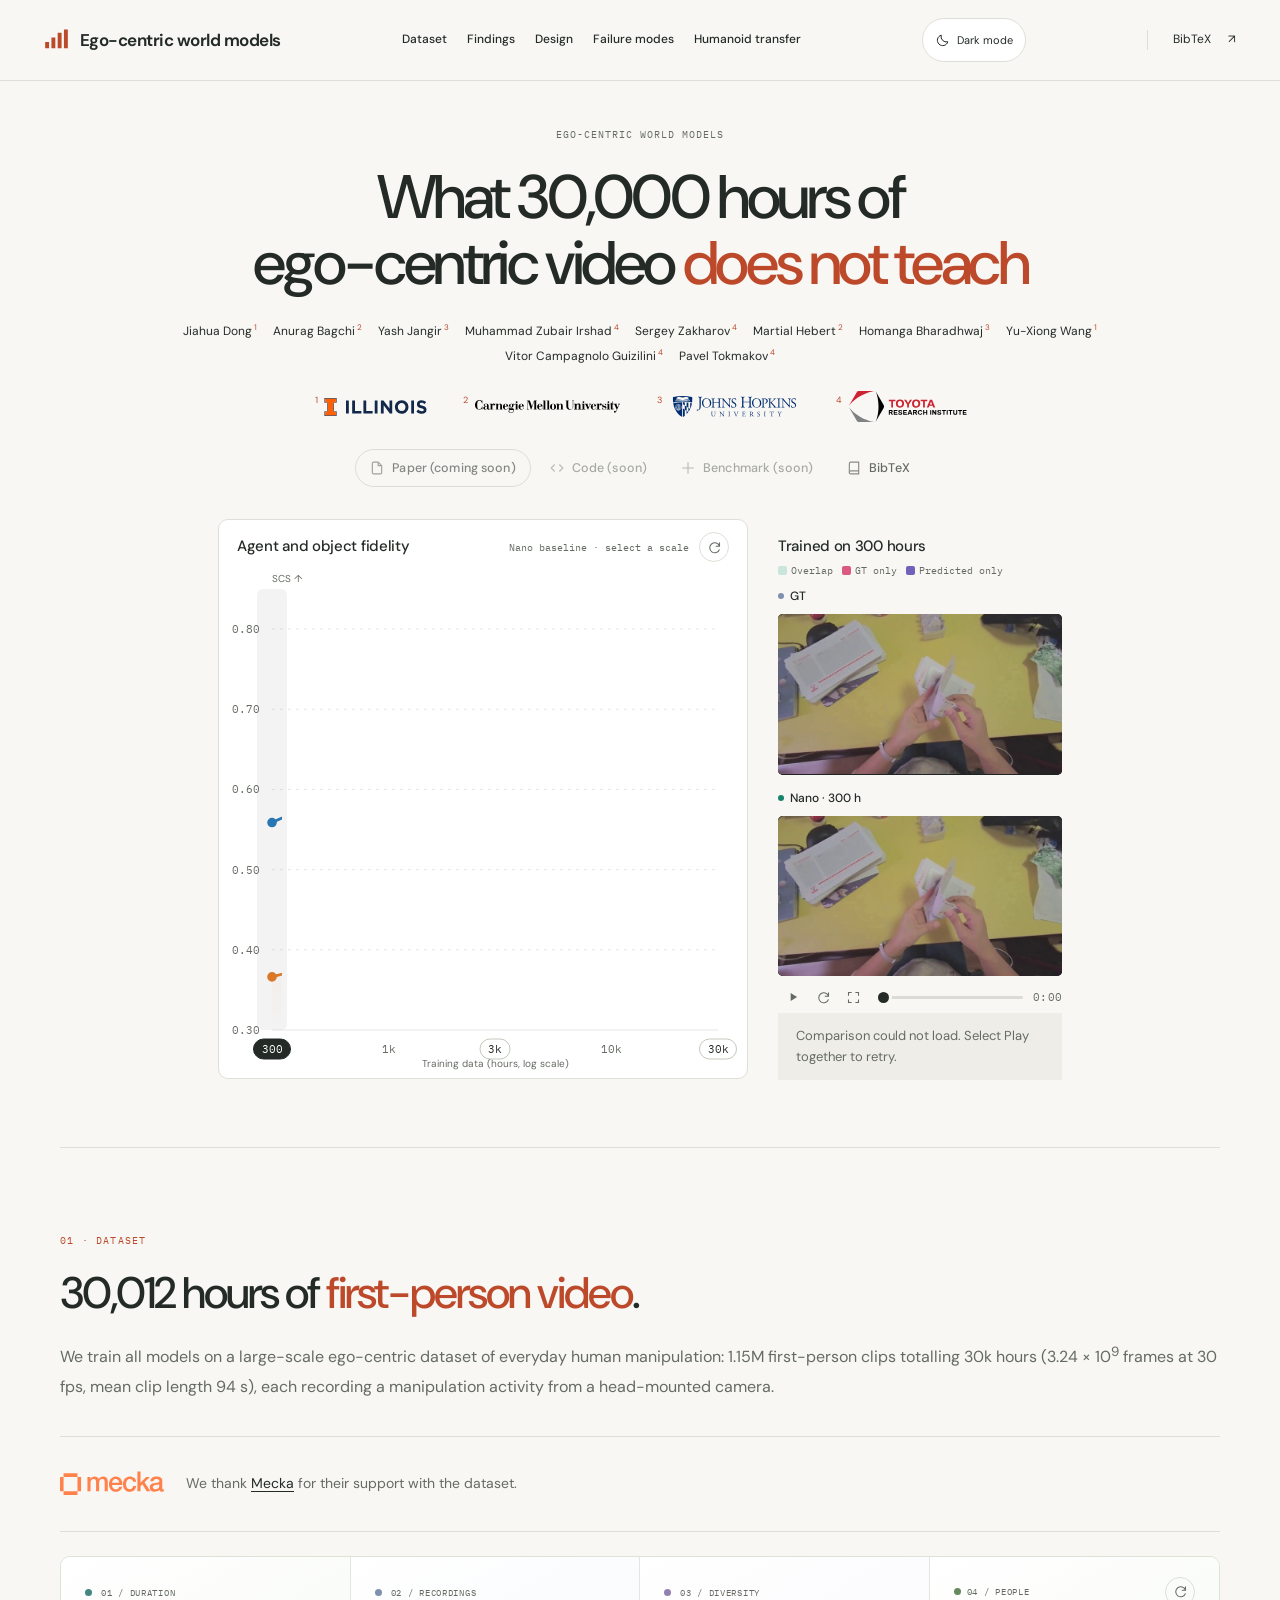
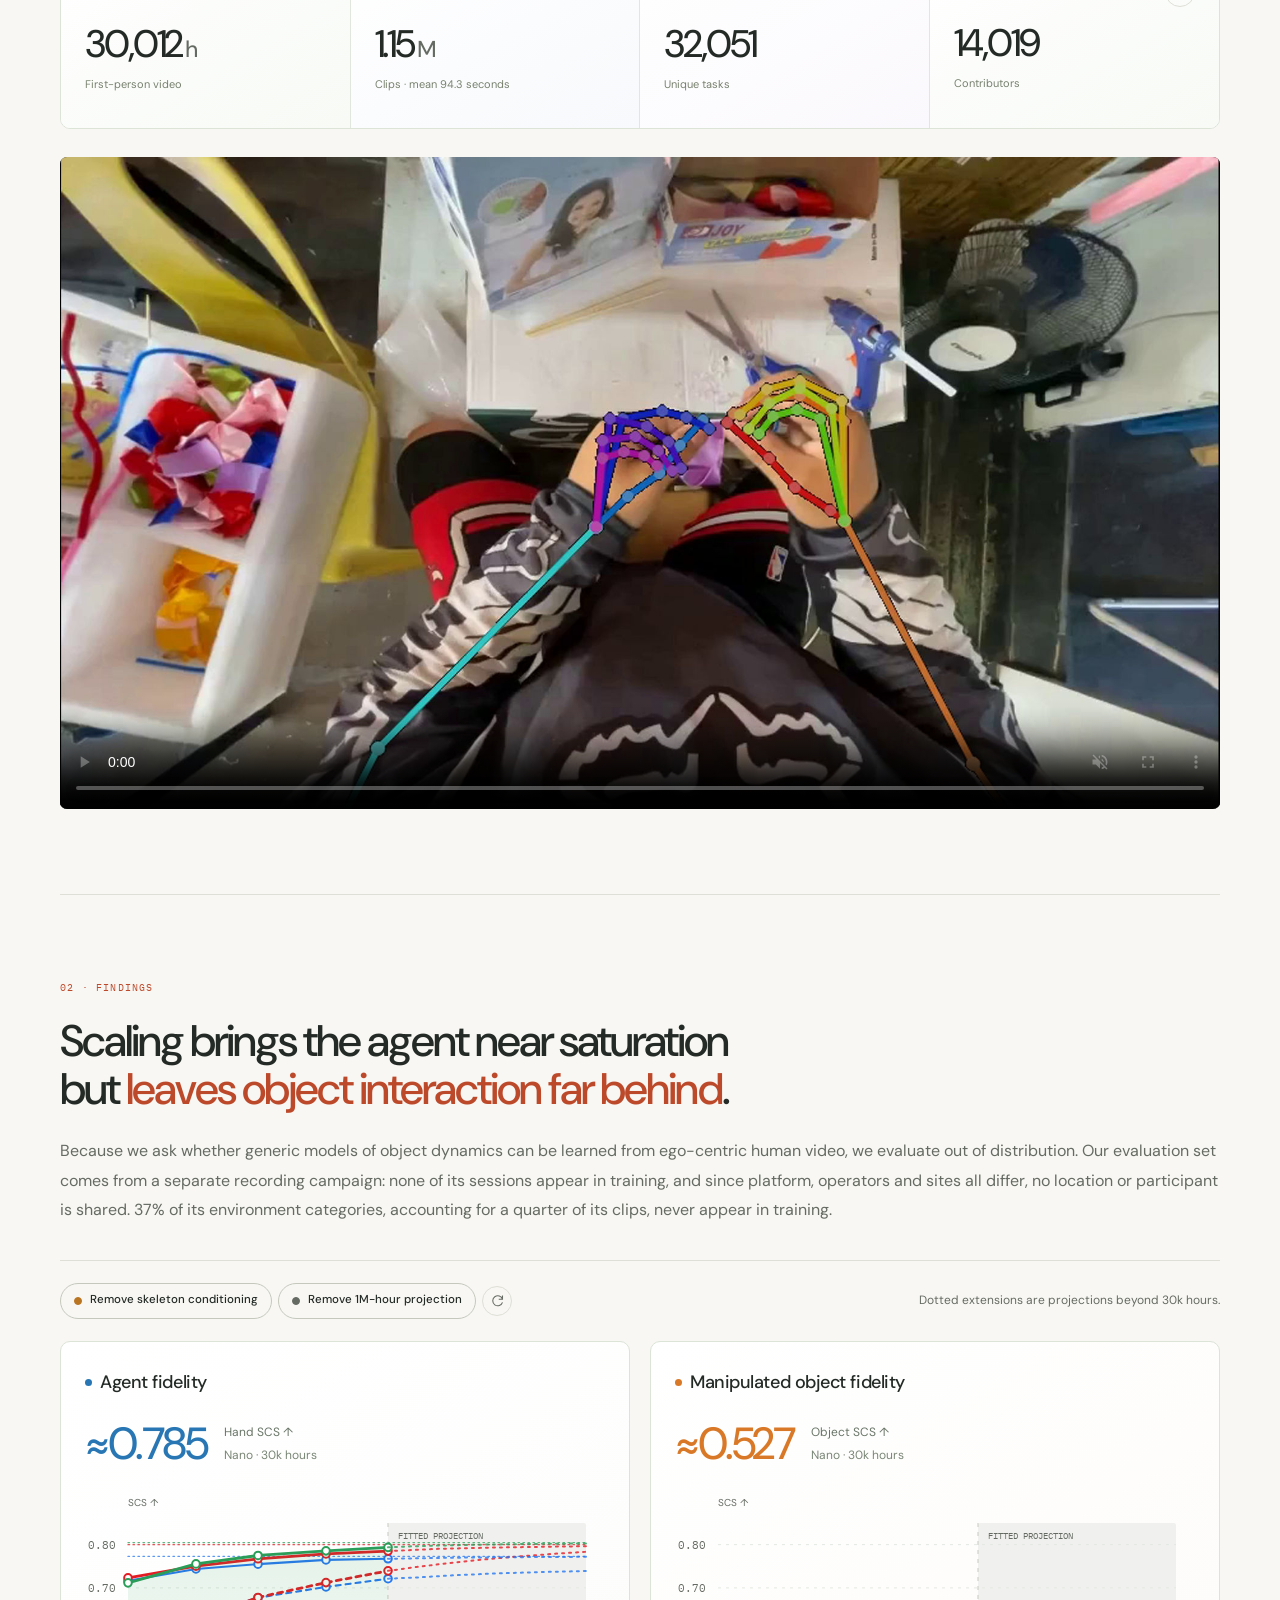
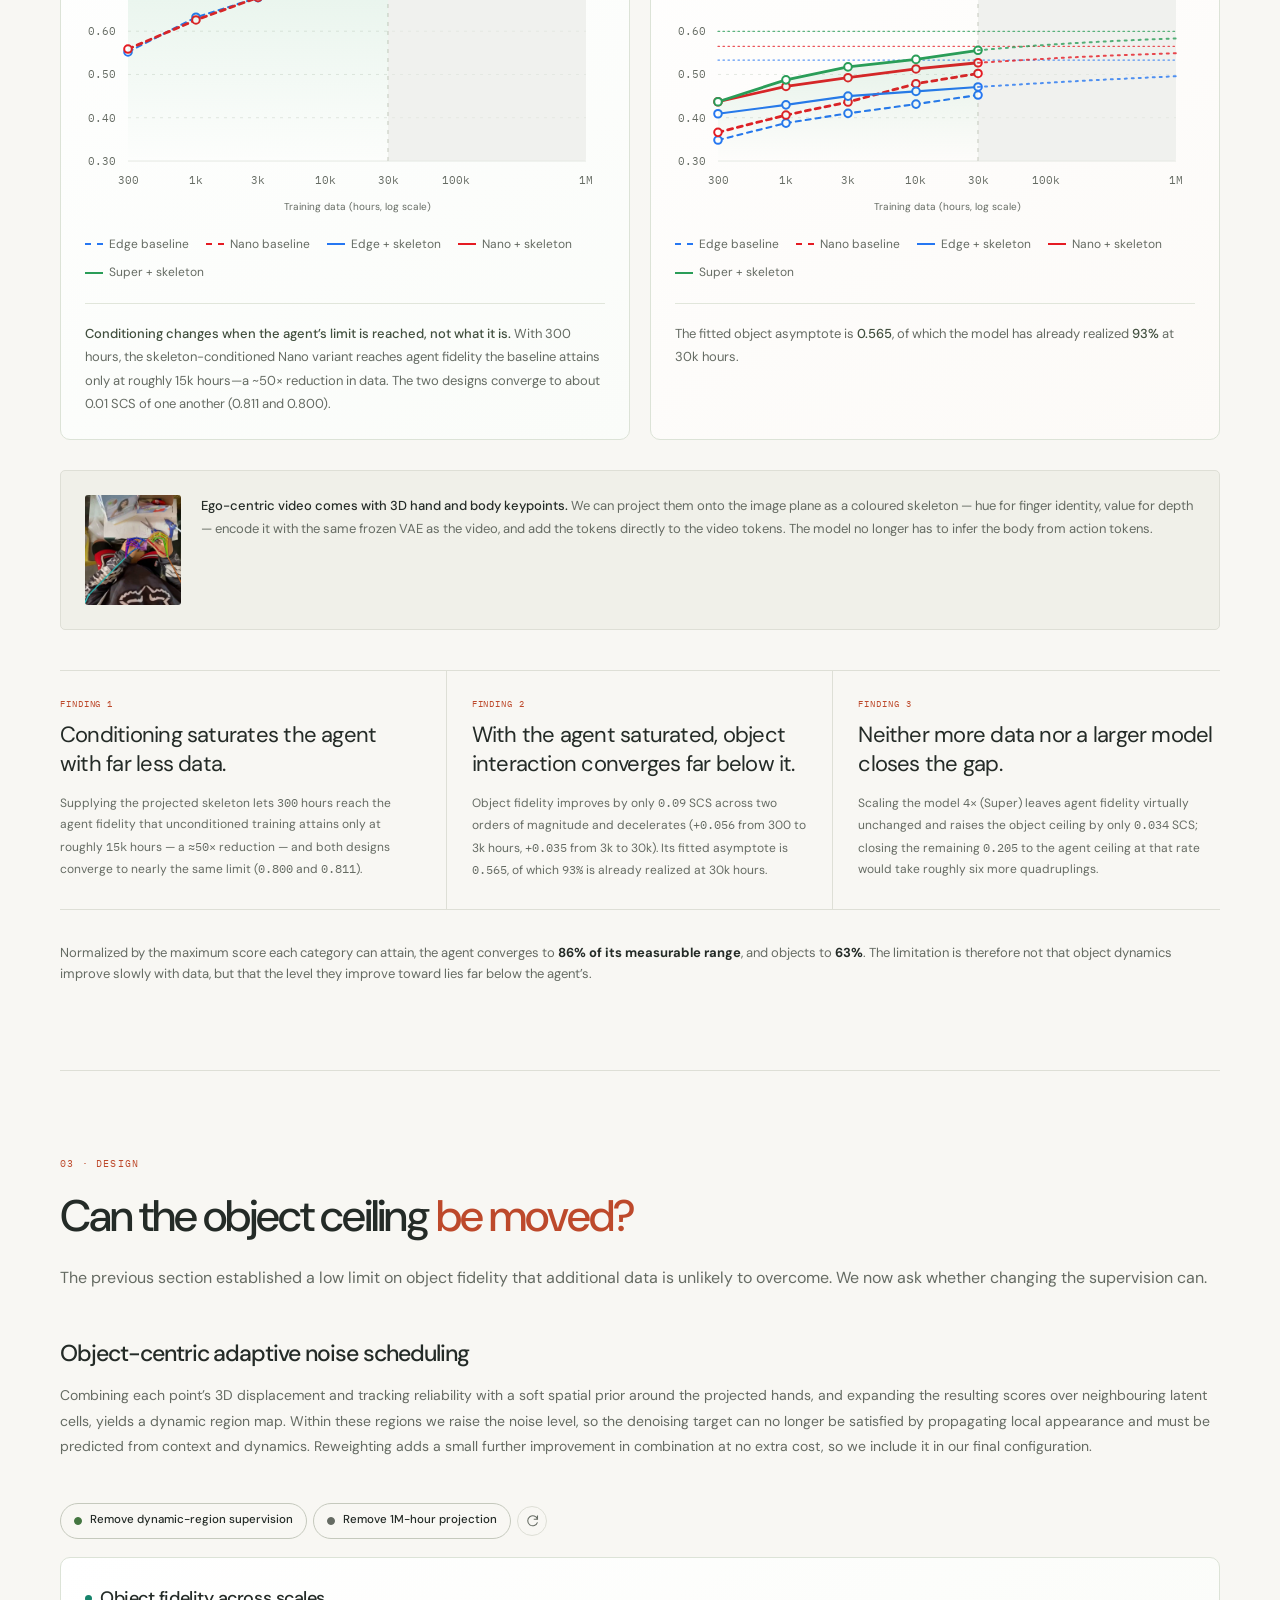
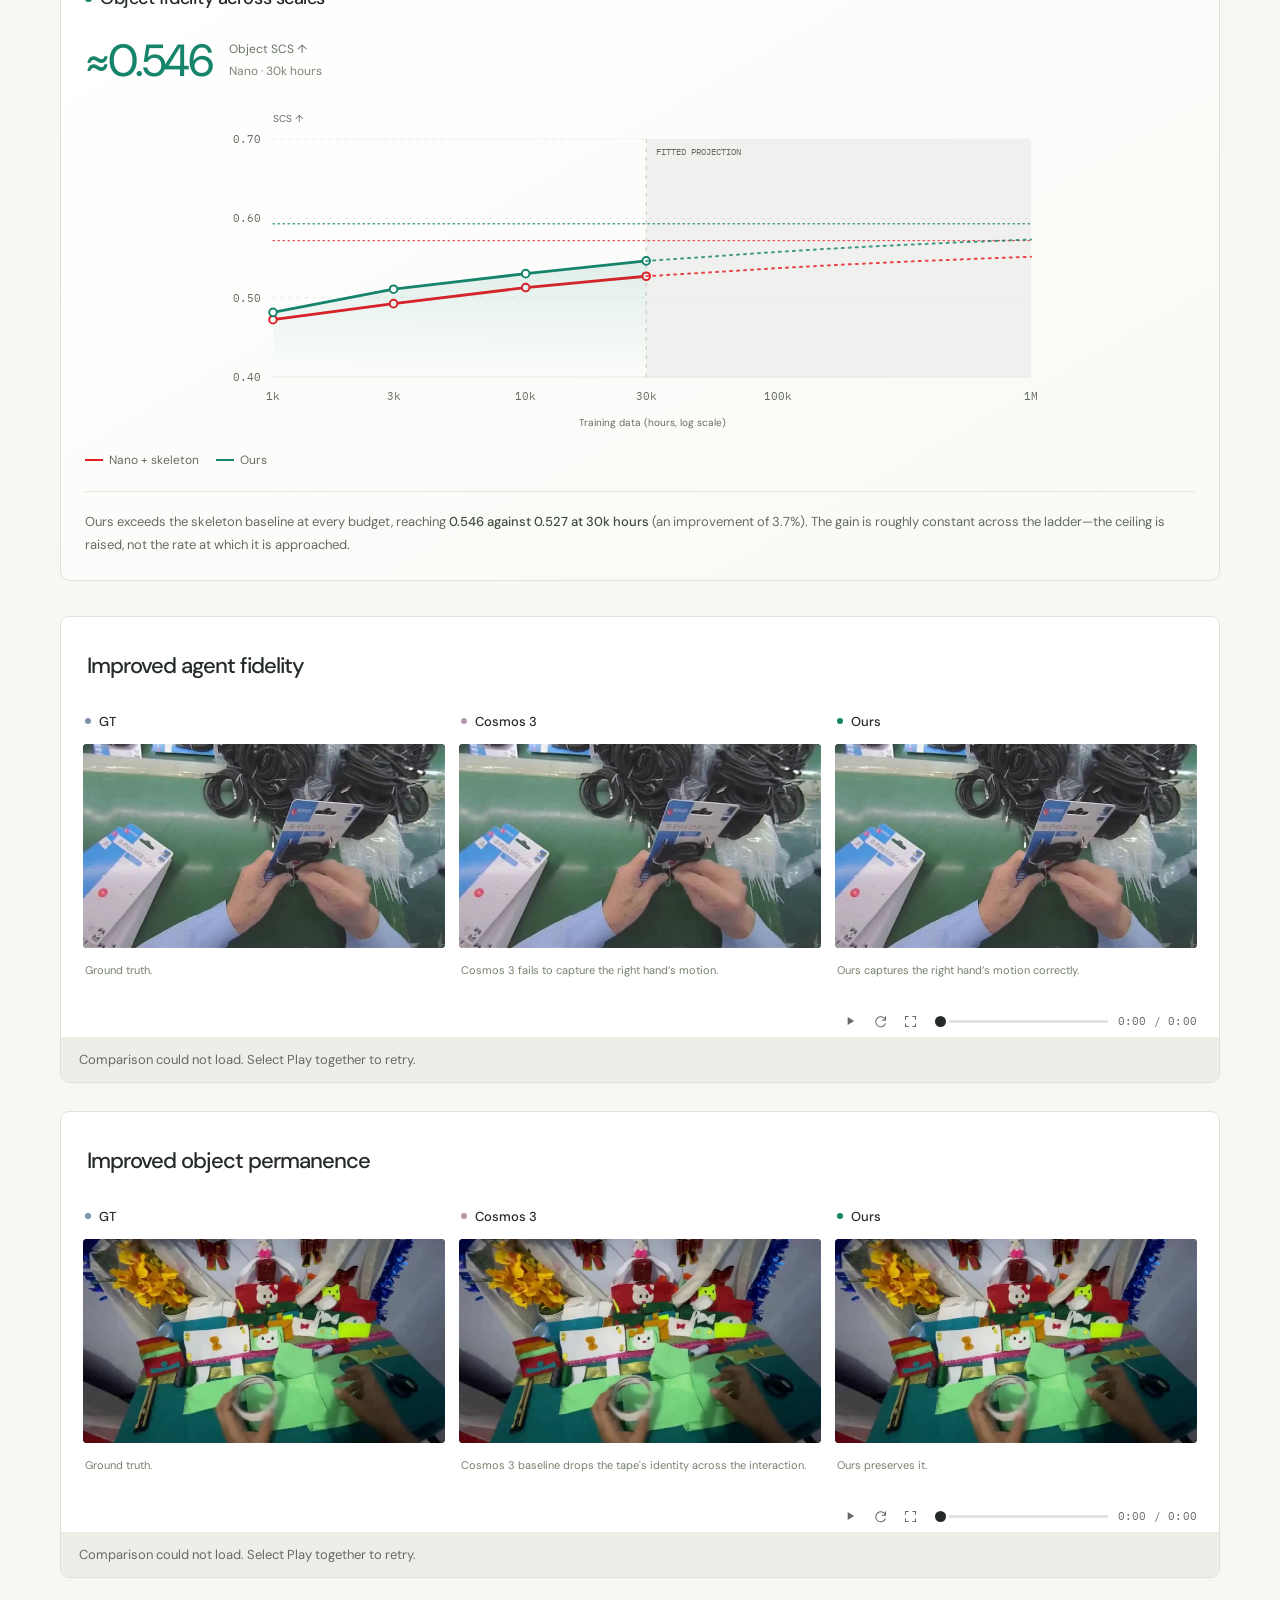
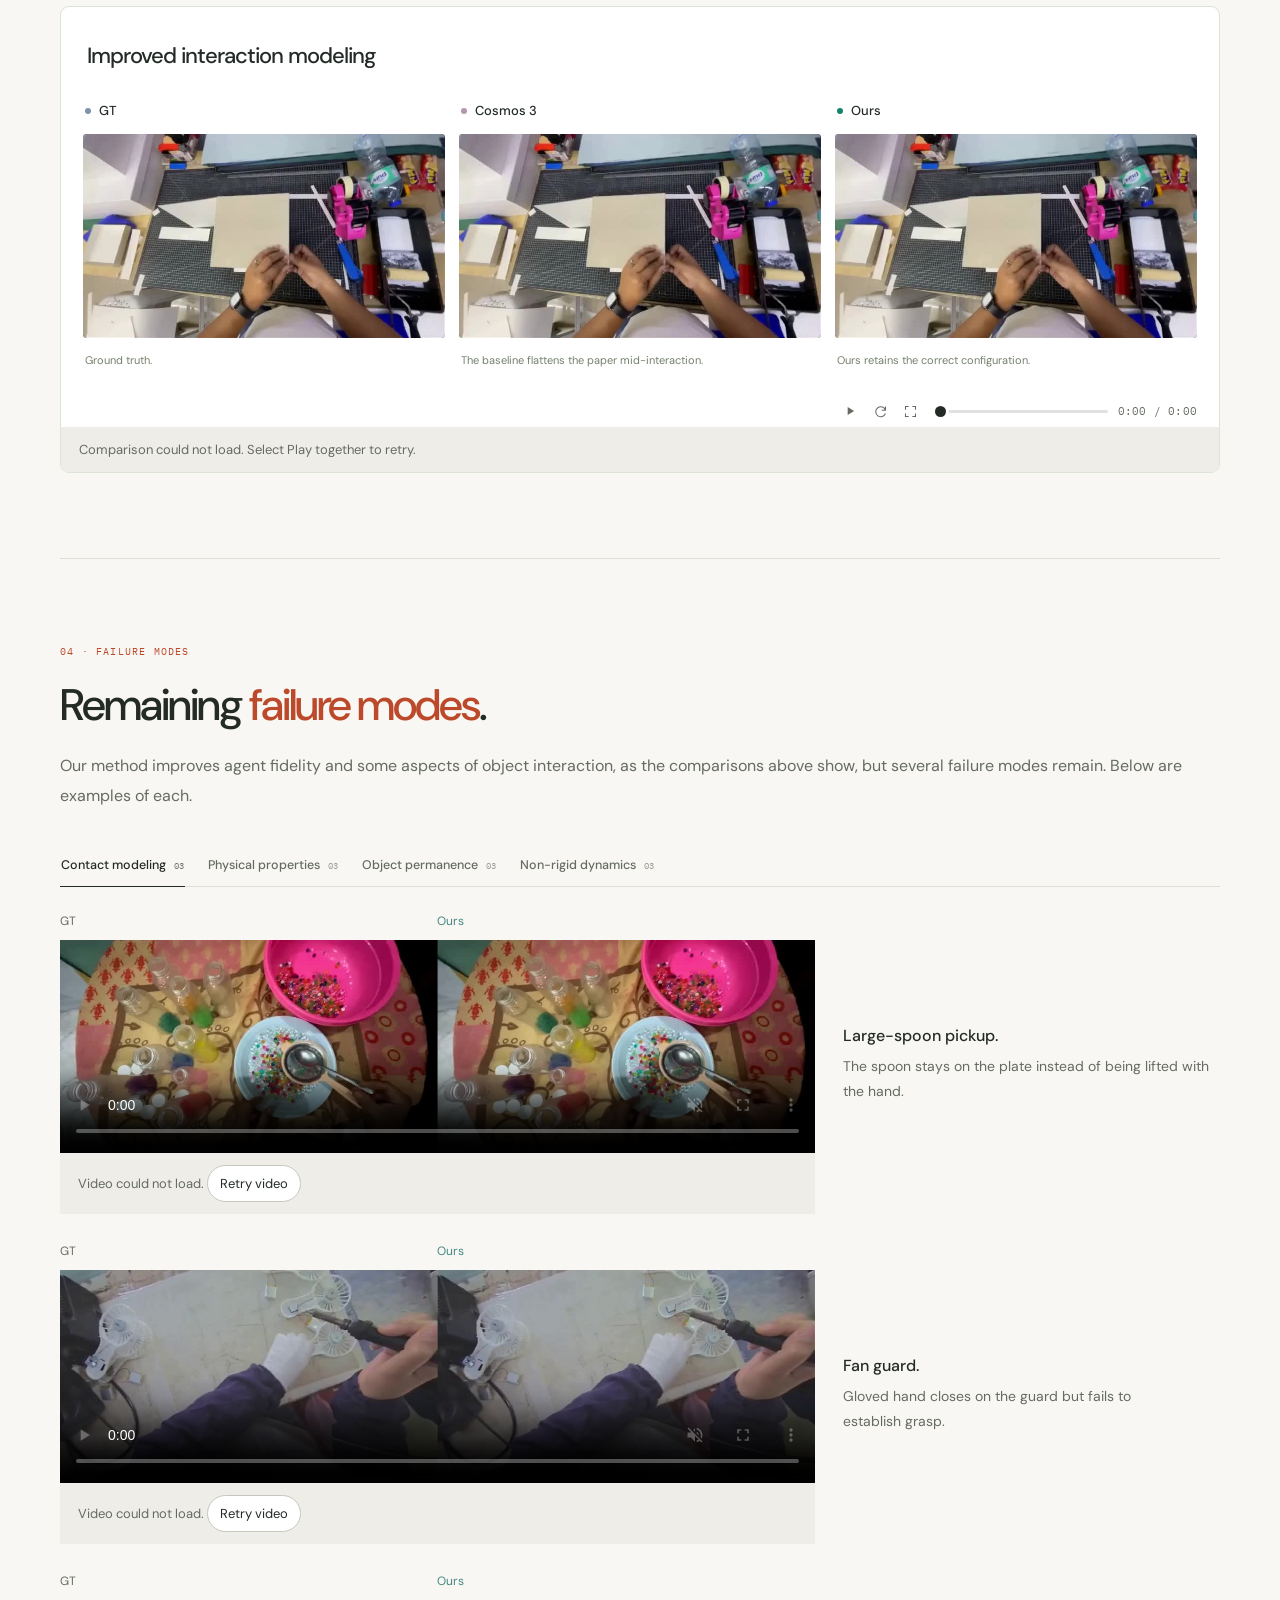
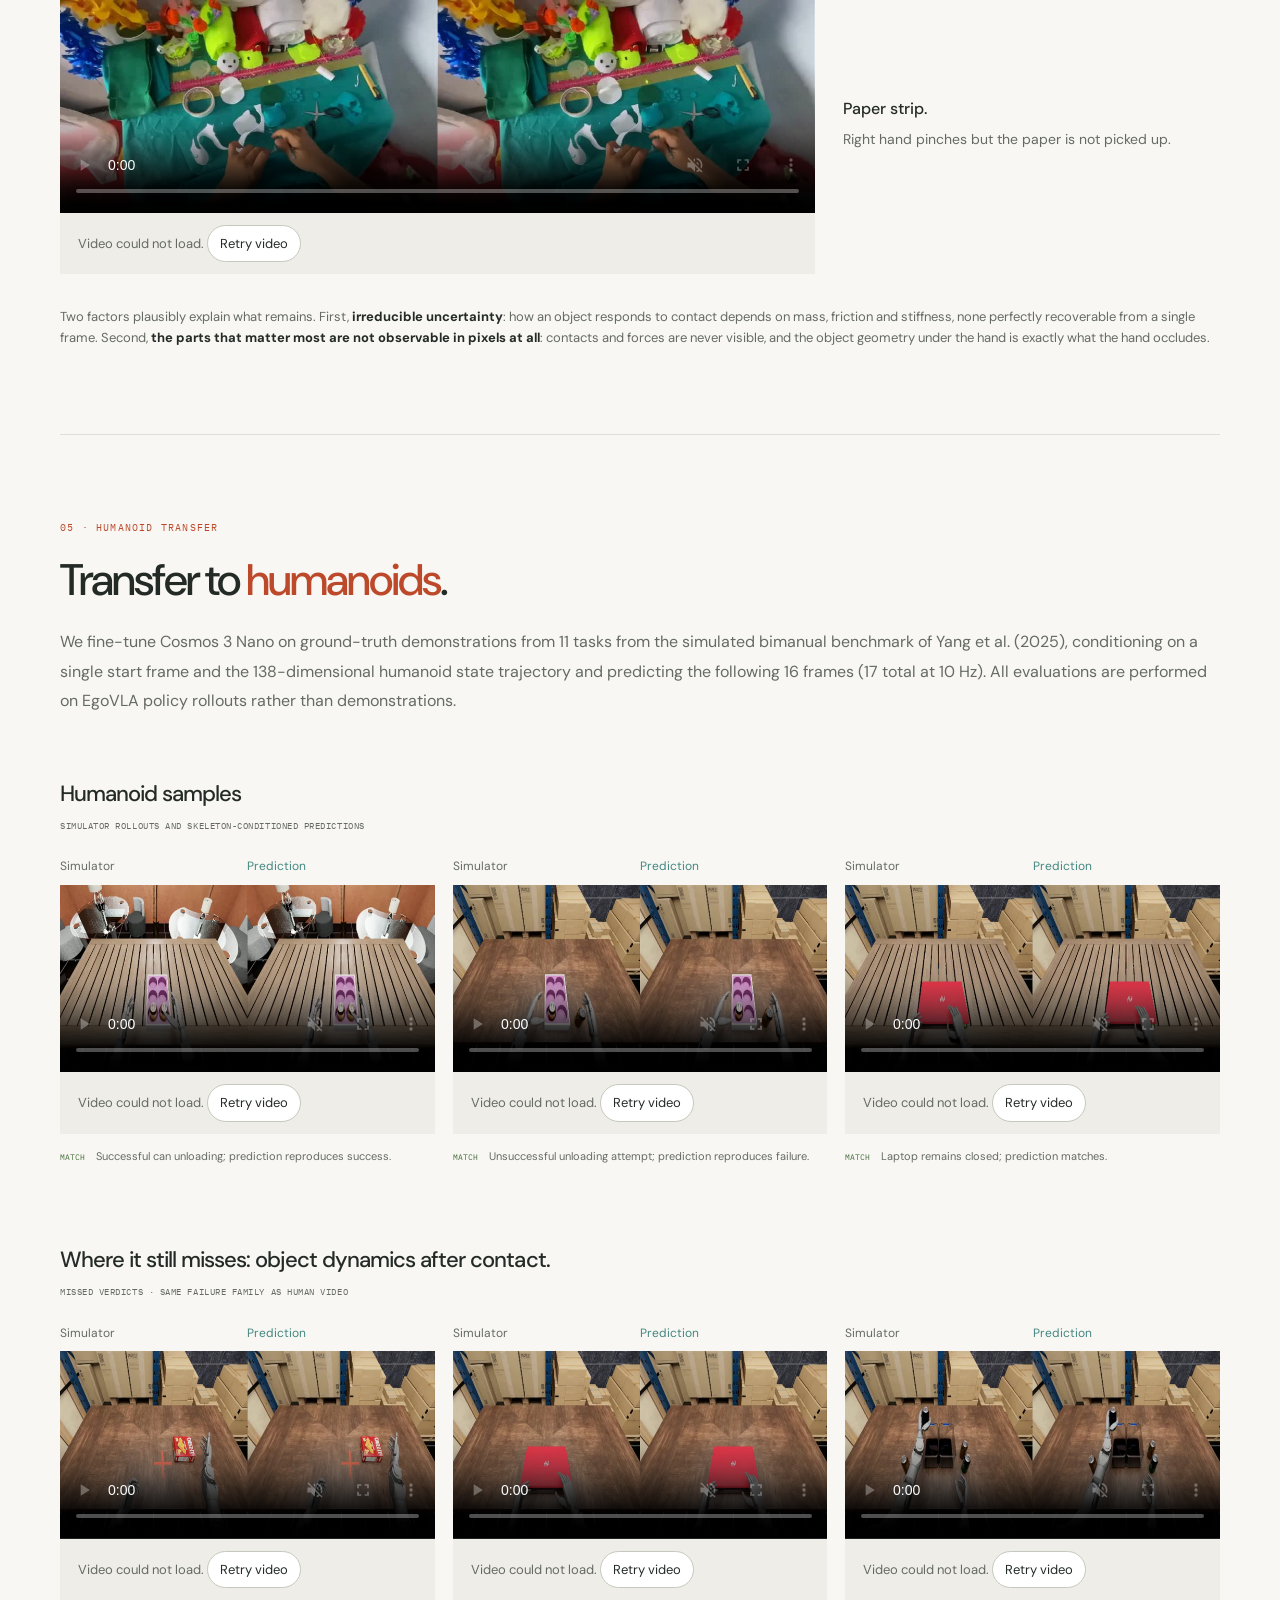
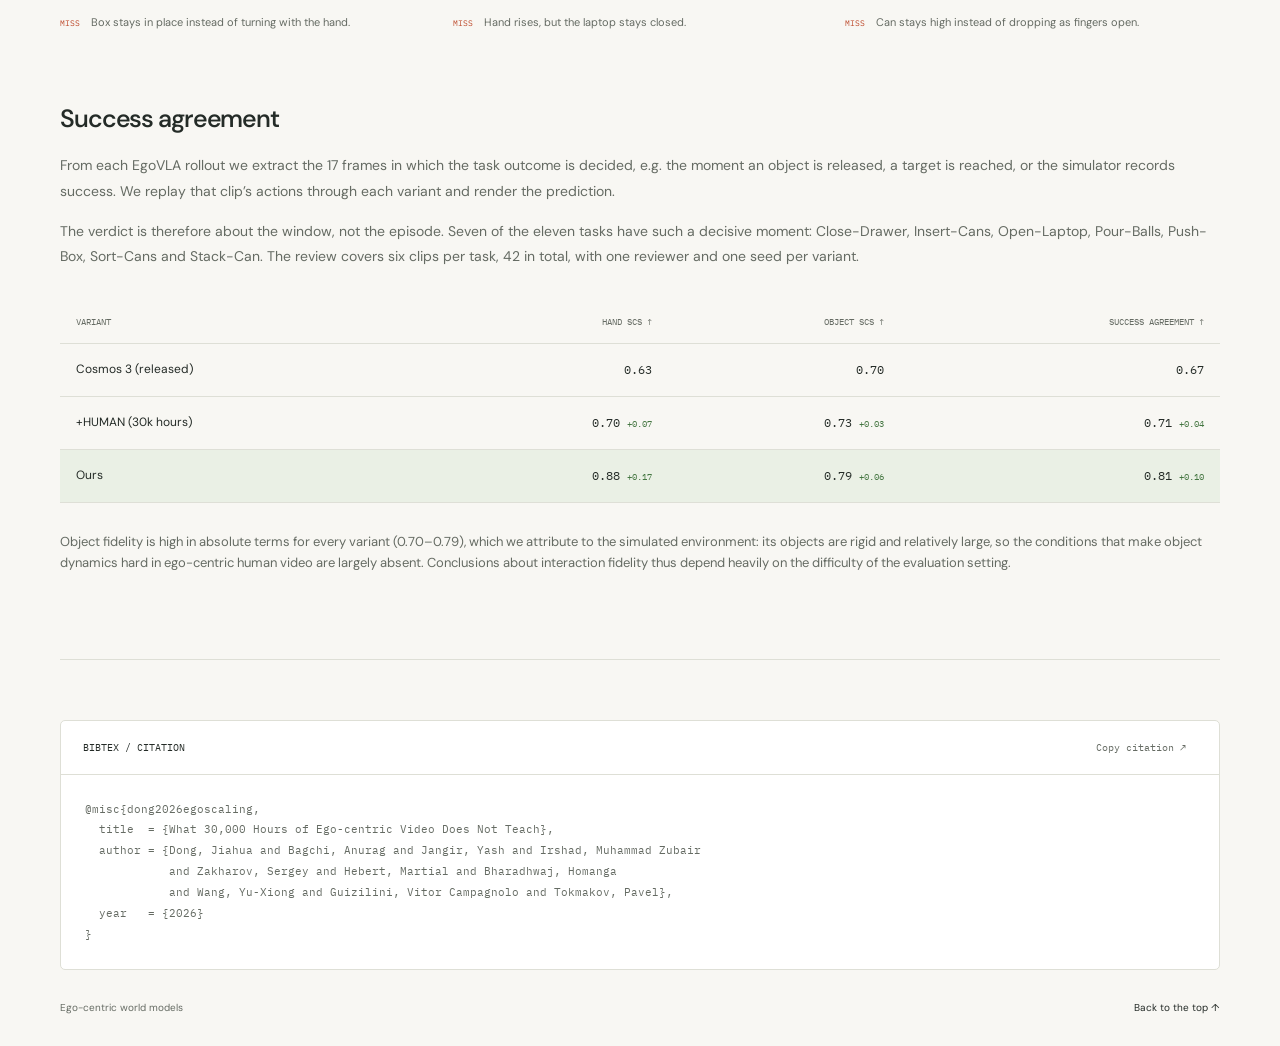
==== commit 97bba54b: "Rename fidelity labels: Agent fidelity, Manipulated object fidelity Co-Authored-By: Claude Opus 5.5 " ====
--- a/index.html
+++ b/index.html
@@ -228,7 +228,7 @@
       <!-- Detailed interactive plots -->
       <div class="plot-grid">
         <div class="plot-card agent-plot">
-          <div class="head"><h3><span class="series-dot agent-dot"></span>Agent (hands) fidelity</h3><span class="chart-badge">Hand SCS ↑</span></div>
+          <div class="head"><h3><span class="series-dot agent-dot"></span>Agent fidelity</h3><span class="chart-badge">Hand SCS ↑</span></div>
           <div class="plot-readout"><span id="score-hand">≈0.785</span><div><span>Hand SCS ↑</span><span class="plot-trend" id="trend-hand">30k hours</span></div></div>
           <svg id="plot-hand"></svg>
           <div class="legend mono" id="legend-hand"></div>
@@ -236,7 +236,7 @@
         </div>
 
         <div class="plot-card object-plot">
-          <div class="head"><h3><span class="series-dot object-dot"></span>Object (manipulated) fidelity</h3><span class="chart-badge">Object SCS ↑</span></div>
+          <div class="head"><h3><span class="series-dot object-dot"></span>Manipulated object fidelity</h3><span class="chart-badge">Object SCS ↑</span></div>
           <div class="plot-readout"><span id="score-object">0.527</span><div><span>Object SCS ↑</span><span class="plot-trend" id="trend-object">30k hours</span></div></div>
           <svg id="plot-object"></svg>
           <div class="legend mono" id="legend-object"></div>
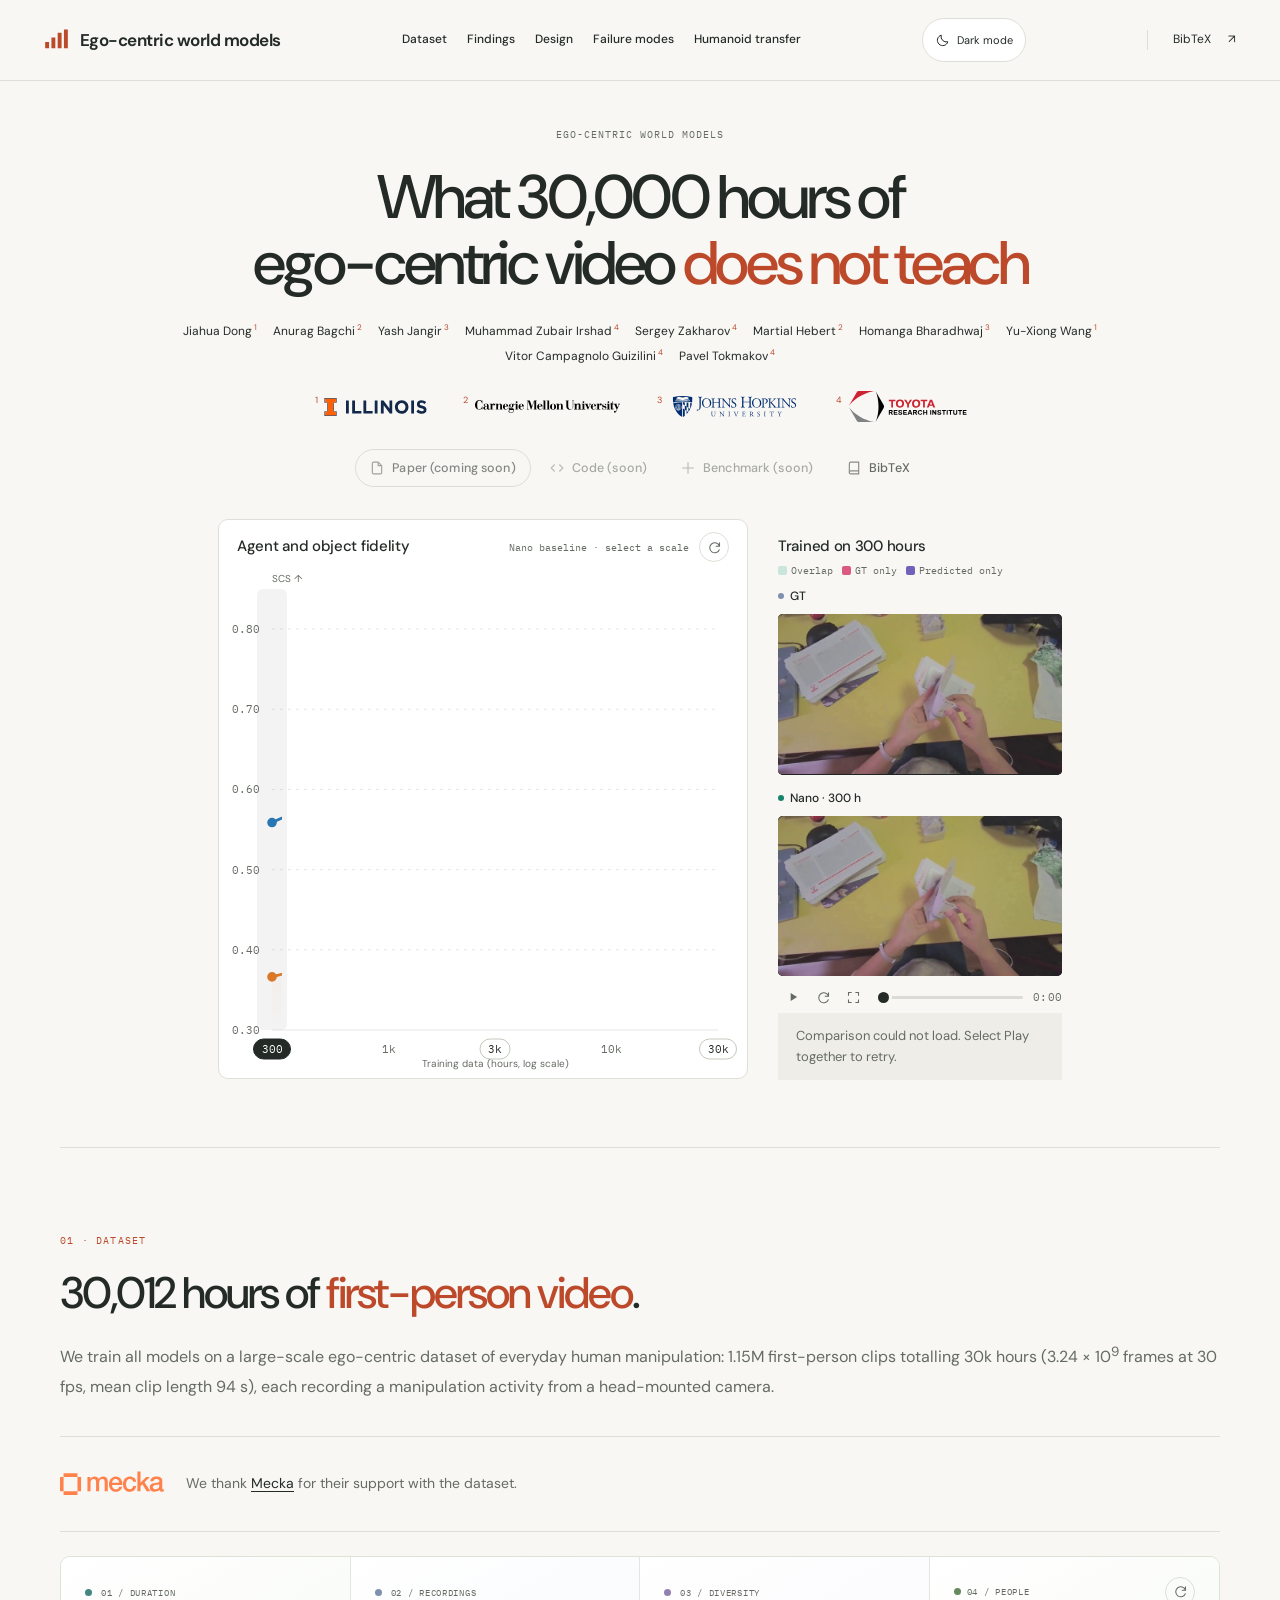
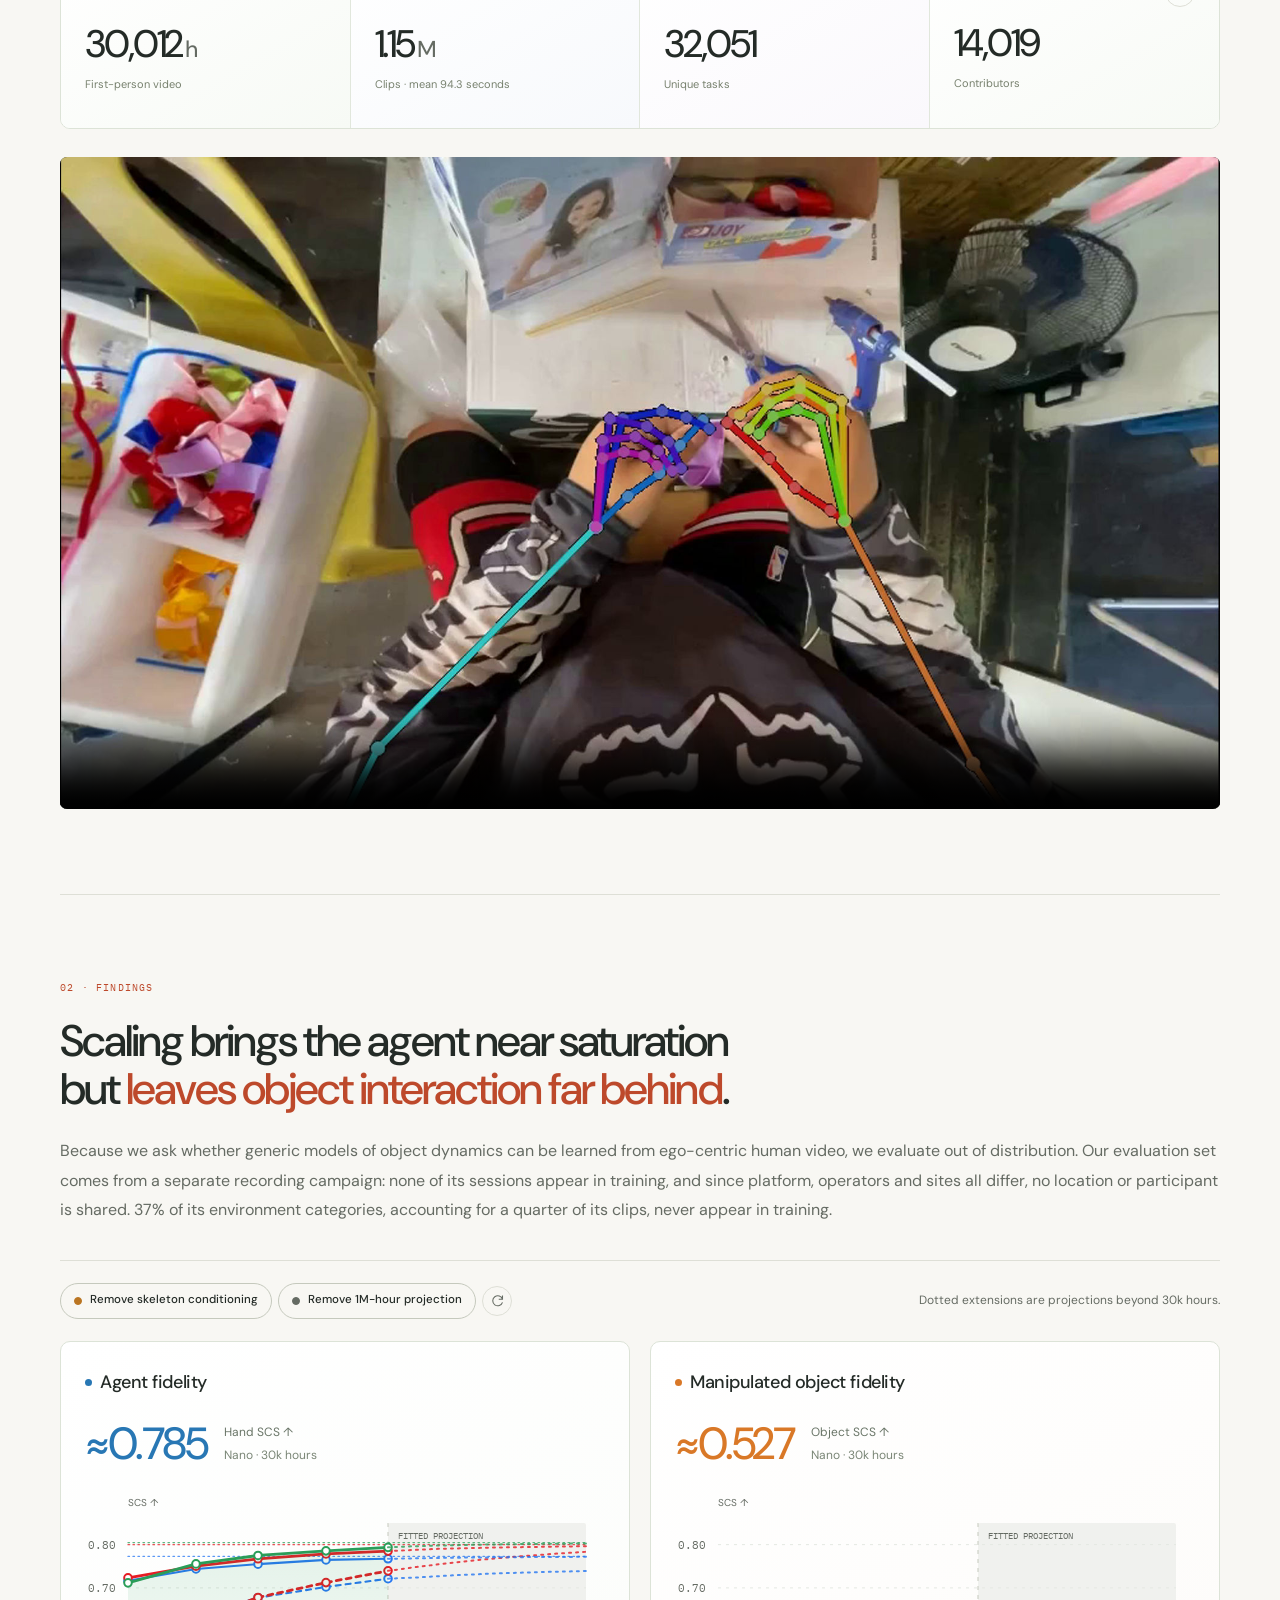
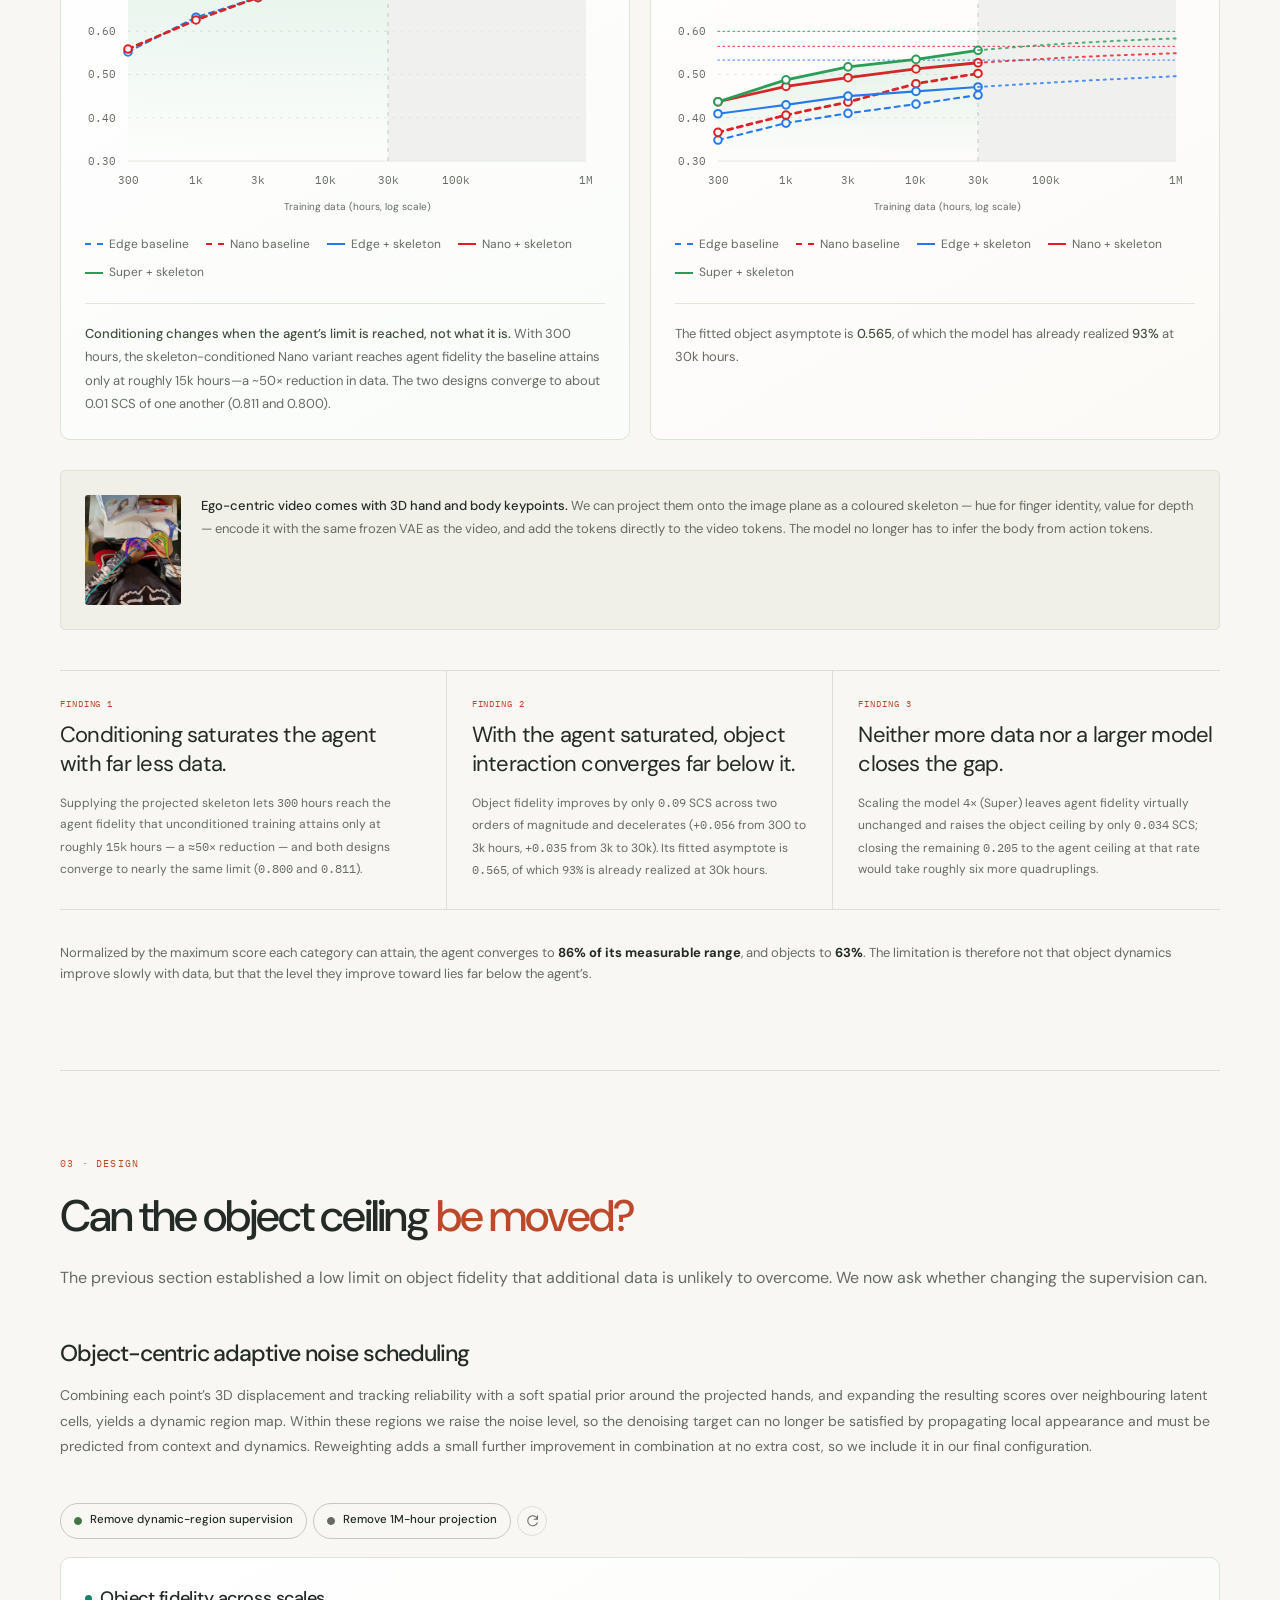
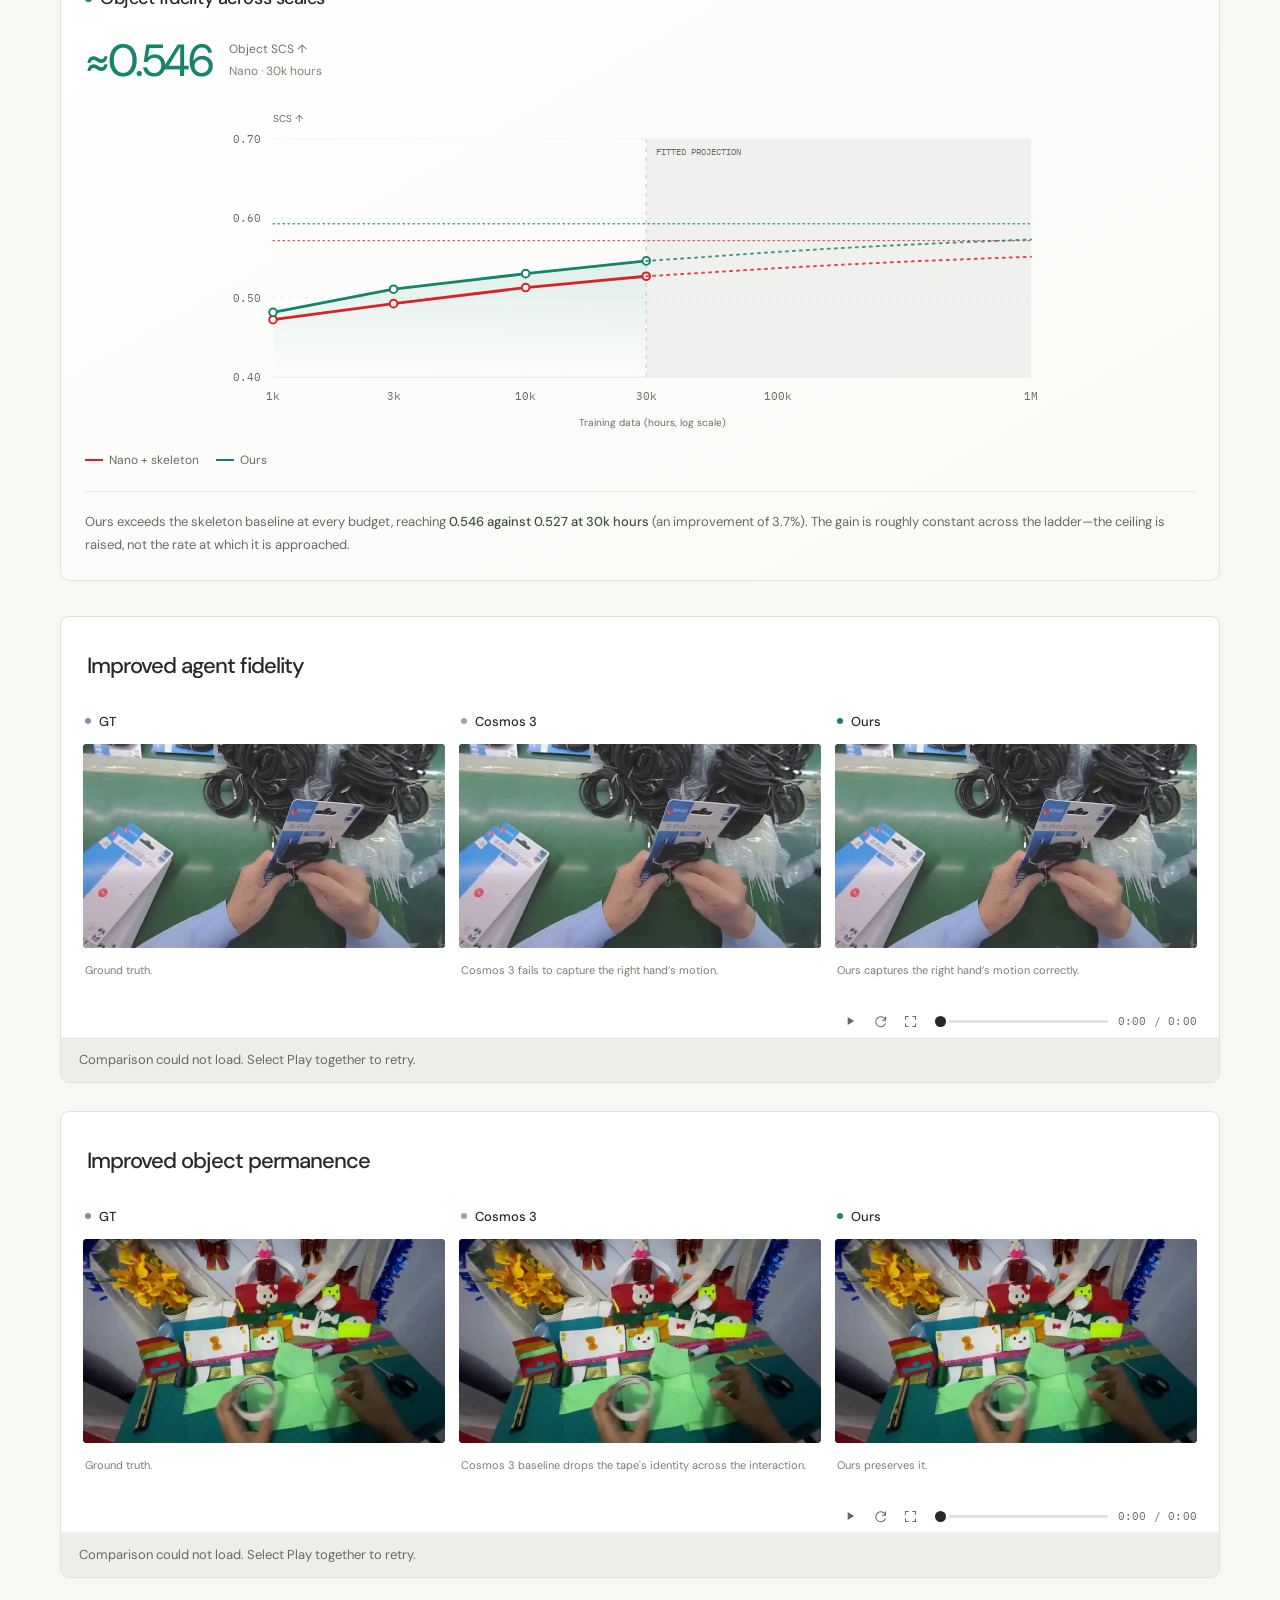
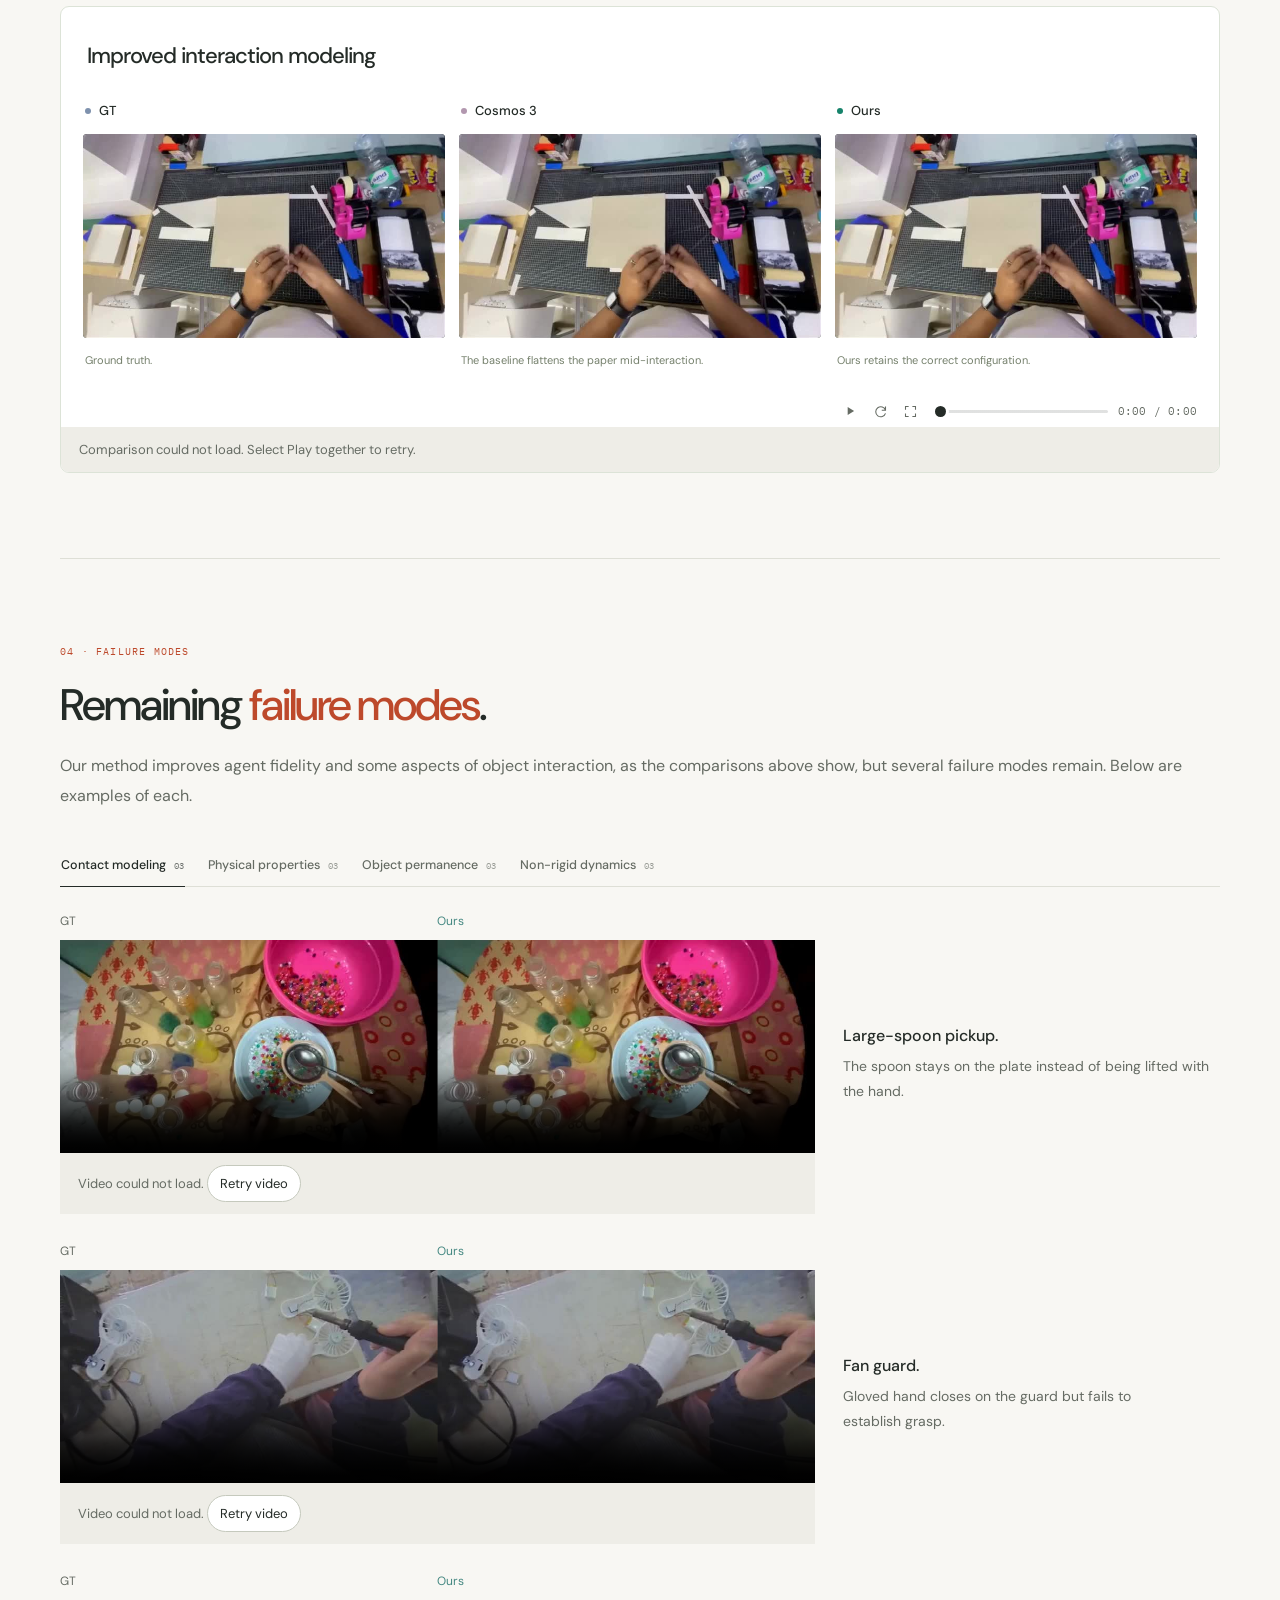
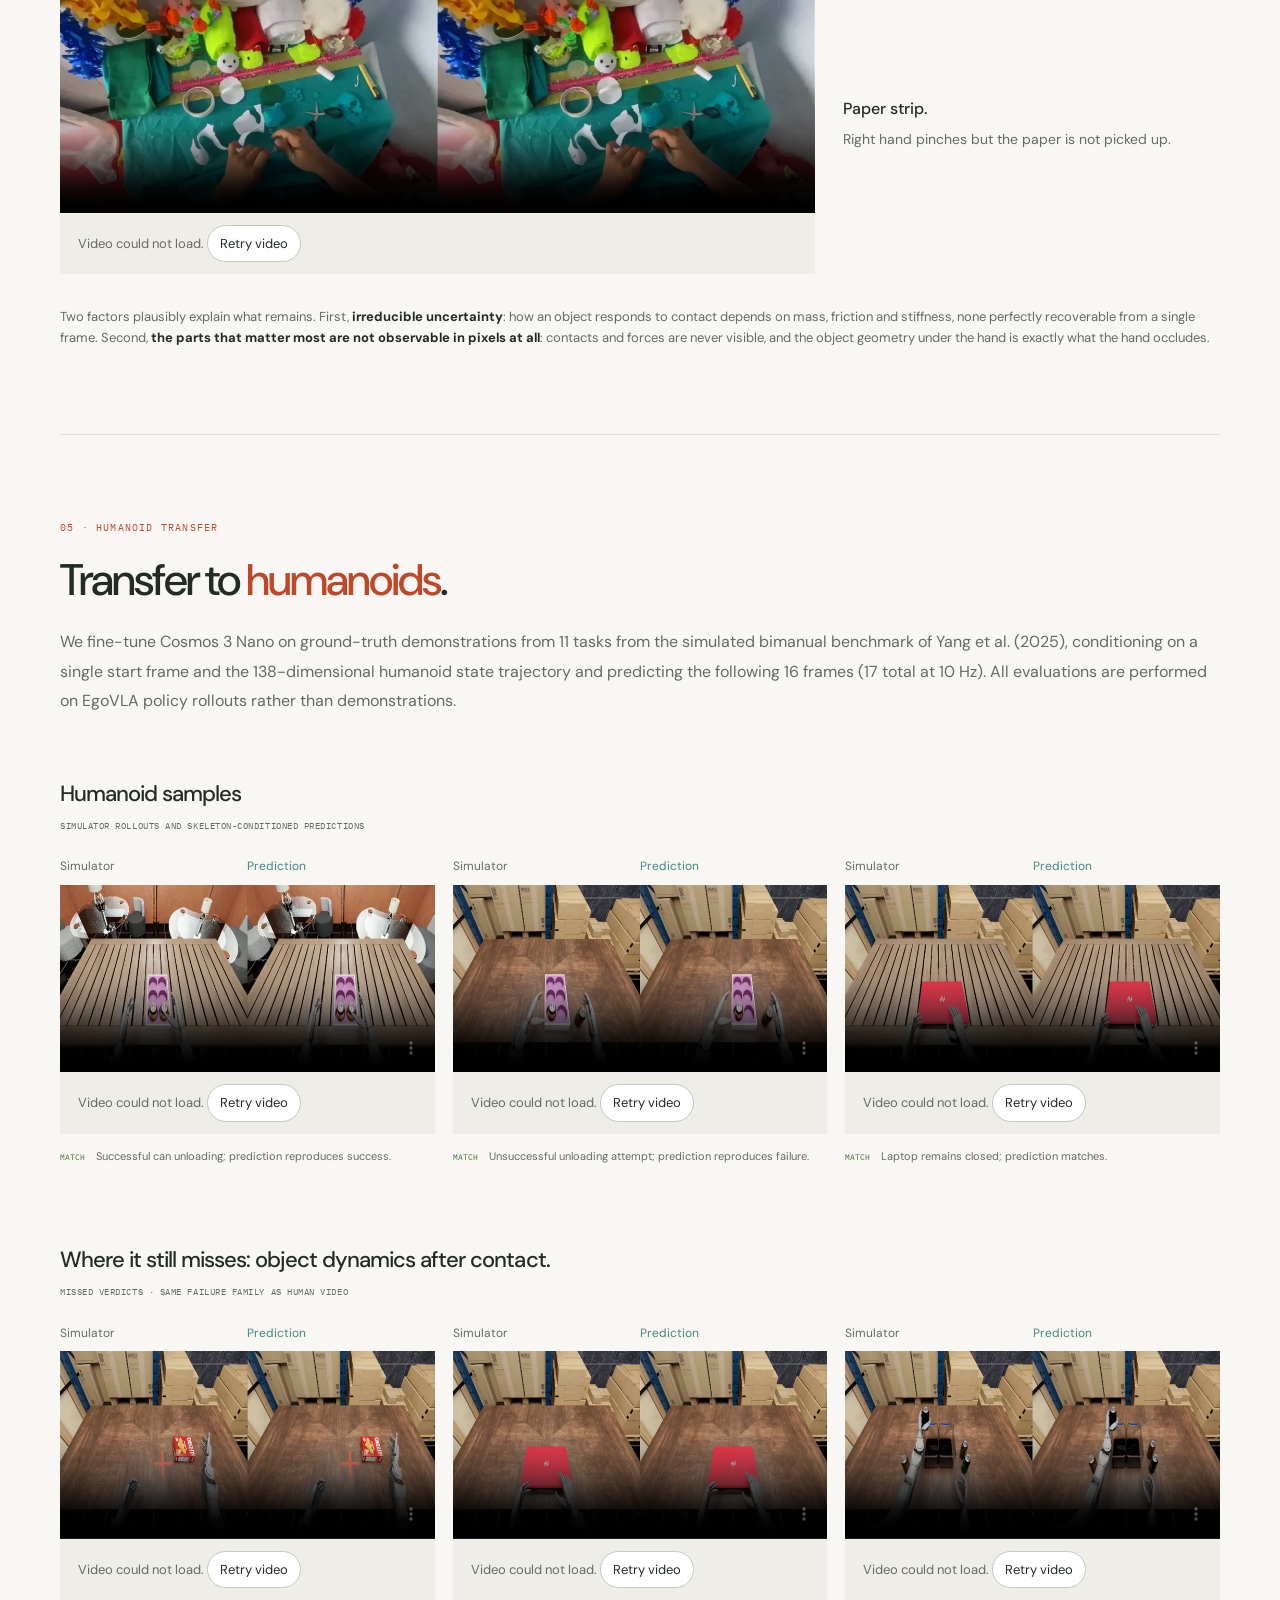
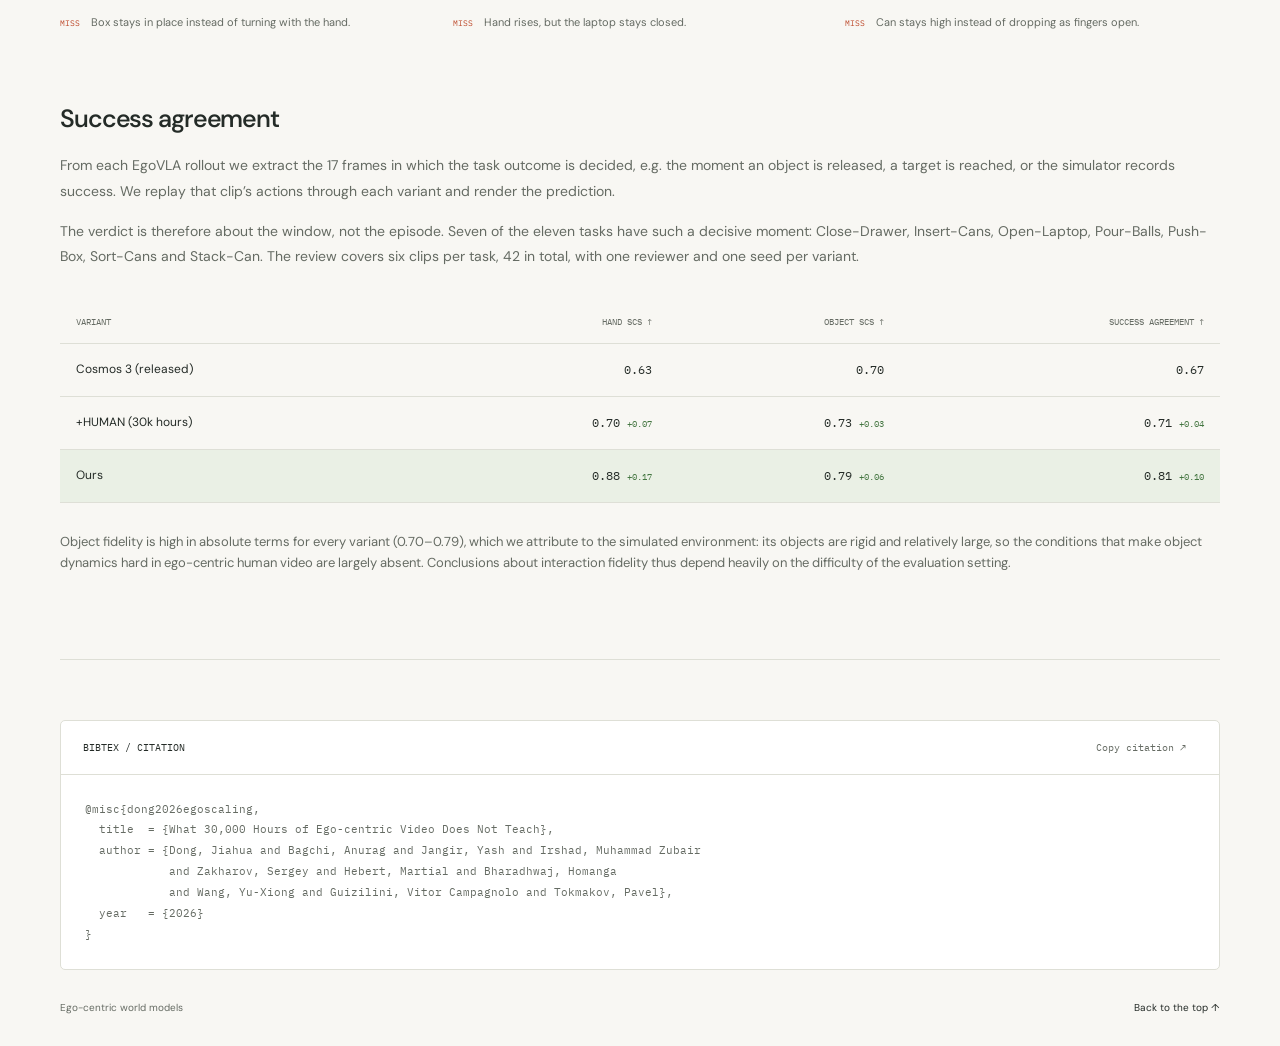
==== commit 8d9f3df3: "Replace left-hand ring failure with orange-in-grasp example Co-Authored-By: Claude Opus 5.5 <noreply" ====
--- a/index.html
+++ b/index.html
@@ -400,8 +400,8 @@
           <div class="caption"><b>Orange in the left hand.</b> Object briefly disappears from the grasp.</div>
         </div>
         <div class="cell" data-key="perm" style="display:none;">
-          <div class="video-wrap"><div class="video-pair-labels"><span>GT</span><span>Ours</span></div><video data-autoplay controls data-poster="img/clean-fail-perm-ring.jpg" src="videos/clean-fail-perm-ring.mp4" muted loop playsinline preload="none"></video></div>
-          <div class="caption"><b>Left-hand ring.</b> The gray band on the finger is missing when the hand returns into view.</div>
+          <div class="video-wrap"><div class="video-pair-labels"><span>GT</span><span>Ours</span></div><video data-autoplay controls data-poster="img/clean-fail-perm-grasp.jpg" src="videos/clean-fail-perm-grasp.mp4" style="aspect-ratio: 1024 / 384;" muted loop playsinline preload="none"></video></div>
+          <div class="caption"><b>Orange held up in the left hand.</b> Partway through, the orange in the raised left hand vanishes from the grasp; in the ground truth it stays in hand.</div>
         </div>
         <!-- non-rigid -->
         <div class="cell" data-key="nonrigid" style="display:none;">
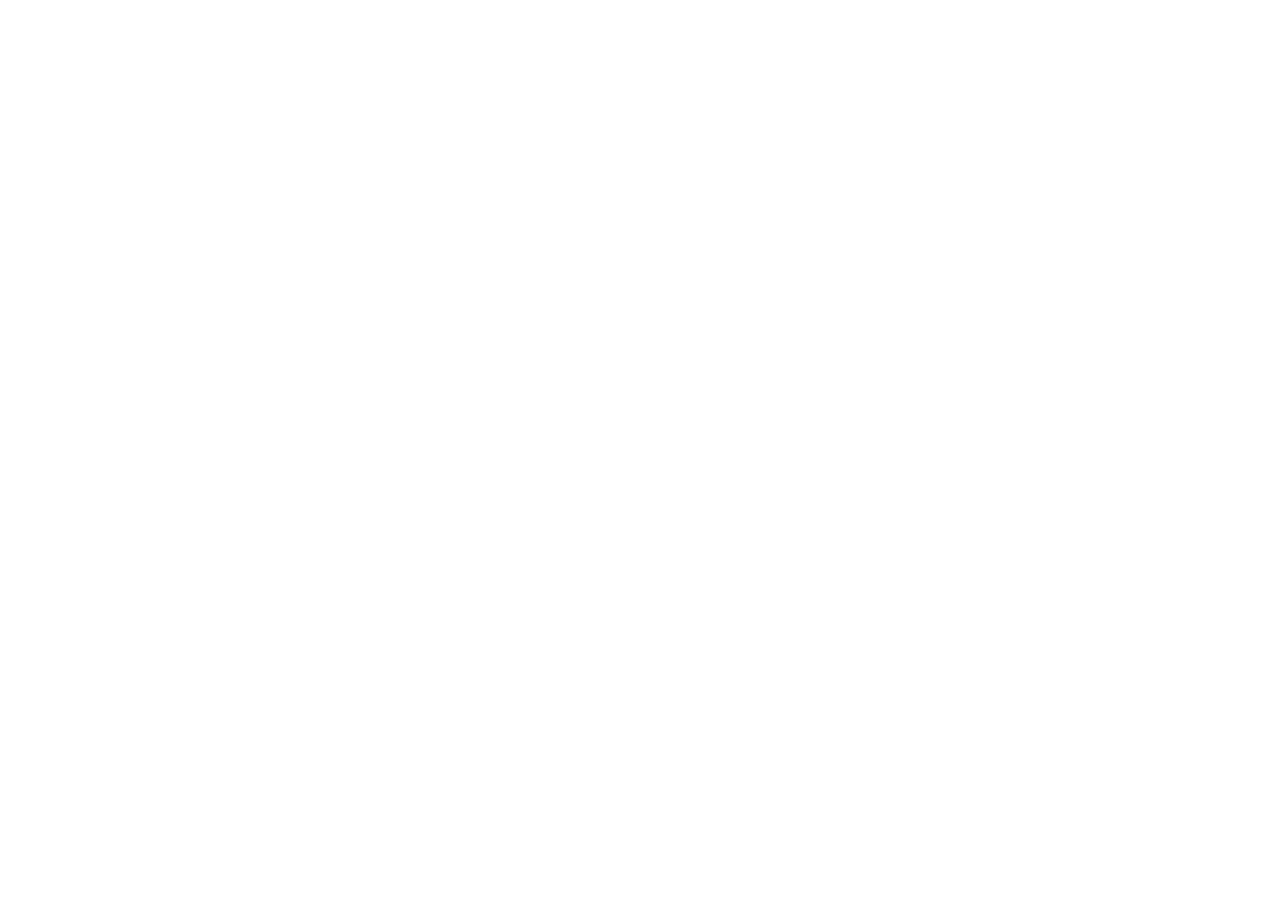
==== commit f14f588c: "Redirect to fidelity-gap.github.io Co-Authored-By: Claude Opus 5.5 <noreply@anthropic.com>" ====
--- a/index.html
+++ b/index.html
@@ -1,531 +1,17 @@
-<!doctype html>
+<!DOCTYPE html>
 <html lang="en">
 <head>
-  <meta charset="utf-8">
-  <meta name="viewport" content="width=device-width,initial-scale=1">
-  <title>What 30,000 Hours of Ego-centric Video Does Not Teach</title>
-  <meta name="description" content="What 30,000 Hours of Ego-centric Video Does Not Teach.">
-  <meta property="og:title" content="What 30,000 Hours of Ego-centric Video Does Not Teach">
-  <meta property="og:description" content="Scaling ego-centric human video from 300 to 30,000 hours &mdash; what improves with data, what saturates, and what does not.">
-  <meta property="og:type" content="article">
-  <link rel="icon" type="image/svg+xml" href="data:image/svg+xml,%3Csvg xmlns='http://www.w3.org/2000/svg' viewBox='0 0 32 32'%3E%3Crect width='32' height='32' rx='7' fill='%230a0a0b'/%3E%3Cpath d='M5 24C10 22 14 18 17 13C20 9 24 8 27 8' fill='none' stroke='%23f2b761' stroke-width='2.5' stroke-linecap='round'/%3E%3Cline x1='5' y1='27' x2='27' y2='27' stroke='%233a3a40' stroke-width='1'/%3E%3Cline x1='5' y1='27' x2='5' y2='5' stroke='%233a3a40' stroke-width='1'/%3E%3C/svg%3E">
-  <meta name="theme-color" content="#f8f7f3">
-  <script src="js/theme.js"></script>
-  <link rel="preconnect" href="https://fonts.googleapis.com">
-  <link rel="preconnect" href="https://fonts.gstatic.com" crossorigin>
-  <link href="https://fonts.googleapis.com/css2?family=DM+Sans:wght@400;450;500;550;600;650;700&family=IBM+Plex+Mono:wght@400;500&family=Instrument+Serif:ital@0;1&display=swap" rel="stylesheet">
-  <link rel="stylesheet" href="css/style.css?v=3">
-  <style>.site-header { top: env(safe-area-inset-top, 0px); } .paper-ref { font-size: 12px; color: var(--ink-dim); }</style>
-<style>
-/* Highlighted words: colour only, no italic serif */
-.hero h1 em, .section-head h2 em, .footer-intro h2 em, .study-summary em { font-family: inherit; font-style: normal; font-weight: inherit; font-size: inherit; letter-spacing: inherit; line-height: inherit; }
-.section-head h2 em { color: var(--accent); }
-/* Paper figure colours (Figures 1, 4, 5) */
-:root { --fig-agent: #2877b4; --fig-object: #d97827; --fig-edge: #2677f2; --fig-nano: #e51b23; --fig-super: #2a9d58; --fig-ours: #16836b; }
-:root[data-theme="dark"] { --fig-agent: #6aa8dc; --fig-object: #f0a35e; --fig-edge: #74a9f7; --fig-nano: #f26a6f; --fig-super: #5cc78a; --fig-ours: #4fb79c; }
-.agent-dot { background: var(--fig-agent); } .object-dot { background: var(--fig-object); } .ours-dot { background: var(--fig-ours); }
-.plot-readout > span, [data-theme="dark"] .agent-plot .plot-readout > span { color: var(--fig-agent); }
-.object-plot .plot-readout > span, [data-theme="dark"] .object-plot .plot-readout > span { color: var(--fig-object); }
-.design-plot .plot-readout > span, [data-theme="dark"] .design-plot .plot-readout > span { color: var(--fig-ours); }
-/* Figure 1 scale selection */
-#plot-overview .scale-hit { cursor: pointer; }
-#plot-overview .scale-band { fill: var(--ink-dim); opacity: 0; transition: opacity .25s, x .25s; pointer-events: none; }
-#plot-overview .scale-band.is-visible { opacity: .08; }
-#plot-overview .scale-pill { cursor: pointer; outline: none; }
-#plot-overview .scale-pill rect { fill: transparent; stroke: var(--line-strong); stroke-width: 1; transition: fill .2s, stroke .2s; }
-#plot-overview .scale-pill text { fill: var(--ink); transition: fill .2s; }
-#plot-overview .scale-pill:hover rect { stroke: var(--ink-dim); }
-#plot-overview .scale-pill.is-selected rect { fill: var(--ink); stroke: var(--ink); }
-#plot-overview .scale-pill.is-selected text { fill: var(--bg-2); }
-#plot-overview .scale-pill:focus-visible rect { stroke: var(--accent); stroke-width: 2; }
-.hero-sample .comparison-video-frame { position: relative; }
-.hero-sample .comparison-video-frame, .hero-sample .comparison-video-frame video { background: #1d2421; border-radius: 5px; }
-.hero-sample .comparison-video-frame video { transition: opacity .2s; }
-.hero-sample .comparison-video-frame.is-swapping video { opacity: .45; }
-.hero-mask-legend { display: flex; flex-wrap: wrap; gap: 3px 9px; flex-basis: 100%; font: 9.5px var(--mono); color: var(--ink-dim); }
-.hero-mask-legend > span { display: inline-flex; align-items: center; gap: 4px; white-space: nowrap; }
-.hero-mask-legend i { display: inline-block; width: 9px; height: 9px; border-radius: 2px; }
-.hero-mask-legend i.ov { background: #cae5db; } .hero-mask-legend i.gt { background: #dc5a7f; } .hero-mask-legend i.pr { background: #7062bb; }
-.hero-sample .hero-plot-heading { flex-wrap: wrap; row-gap: 5px; }
-/* Figure 1: right column starts level with the plot card's title row */
-@media (min-width: 761px) { .hero-sample { padding-top: 15px; } .hero-sample .hero-plot-heading h3 { font-size: 15px; } }
-#plot-overview .plot-point.is-selectable { cursor: pointer; }
-.scale-pending { position: absolute; top: 8px; right: 8px; padding: 3px 7px; border-radius: 3px; background: rgba(20,22,21,.72); color: #fff; font: 9px var(--mono); letter-spacing: .04em; text-transform: uppercase; pointer-events: none; }
-</style>
+<meta charset="utf-8">
+<title>Moved to fidelity-gap.github.io</title>
+<link rel="canonical" href="https://fidelity-gap.github.io/">
+<meta http-equiv="refresh" content="0; url=https://fidelity-gap.github.io/">
+<script>
+  // Keep any sub-path, query and #anchor when forwarding from /ego30k/...
+  var p = location.pathname.replace(/^\/ego30k\/?/, "/");
+  location.replace("https://fidelity-gap.github.io" + p + location.search + location.hash);
+</script>
 </head>
 <body>
-<a class="skip-link" href="#main">Skip to content</a>
-
-<header class="site-header">
-  <div class="header-inner">
-    <a class="brand" href="#top" aria-label="Ego 30k home">
-      <svg class="brand-mark" viewBox="0 0 32 32" aria-hidden="true"><path d="M4 26V18M12 26V12M20 26V6M28 26V2" fill="none" stroke="currentColor" stroke-width="5"/></svg>
-      <span>Ego-centric world models</span>
-    </a>
-    <button class="menu-toggle" type="button" aria-expanded="false" aria-controls="site-nav">Menu <span aria-hidden="true">+</span></button>
-    <nav id="site-nav" aria-label="Paper sections">
-      <a href="#dataset">Dataset</a>
-      <a href="#findings">Findings</a>
-      <a href="#design">Design</a>
-      <a href="#failures">Failure modes</a>
-      <a href="#humanoid">Humanoid transfer</a>
-    </nav>
-    <button class="theme-toggle" type="button" aria-label="Switch to dark mode" title="Switch to dark mode"><svg viewBox="0 0 24 24" fill="none" stroke="currentColor" stroke-width="1.6" aria-hidden="true"><path class="theme-moon" d="M20.5 14A8.5 8.5 0 0 1 10 3.5 8.5 8.5 0 1 0 20.5 14Z"/><g class="theme-sun"><circle cx="12" cy="12" r="4"/><path d="M12 1v3m0 16v3M1 12h3m16 0h3M4.2 4.2l2.1 2.1m11.4 11.4 2.1 2.1M4.2 19.8l2.1-2.1M17.7 6.3l2.1-2.1"/></g></svg><span>Dark mode</span></button>
-    <a class="header-cite" href="#bib">BibTeX <span aria-hidden="true">↗</span></a>
-  </div>
-  <div class="reading-progress" aria-hidden="true"></div>
-</header>
-
-<div class="page">
-
-  <!-- ============ MAIN ============ -->
-  <main class="main" id="main">
-
-    <!-- HERO -->
-    <div class="hero" id="top">
-      <div class="eyebrow">Ego-centric world models</div>
-      <h1>What 30,000 hours of <span class="nowrap">ego-centric</span> video <em>does not teach</em></h1>
-      <div class="hero-identity">
-        <div class="authors">
-          <span><a href="https://dongjiahua.github.io/" target="_blank" rel="noopener">Jiahua Dong</a><sup>1</sup></span>
-          <span><a href="https://miccooper9.github.io/" target="_blank" rel="noopener">Anurag Bagchi</a><sup>2</sup></span>
-          <span><a href="https://offjangir.github.io/" target="_blank" rel="noopener">Yash Jangir</a><sup>3</sup></span>
-          <span><a href="https://zubairirshad.com/" target="_blank" rel="noopener">Muhammad Zubair Irshad</a><sup>4</sup></span>
-          <span><a href="https://zakharos.github.io/" target="_blank" rel="noopener">Sergey Zakharov</a><sup>4</sup></span>
-          <span><a href="https://www.cs.cmu.edu/~hebert/" target="_blank" rel="noopener">Martial Hebert</a><sup>2</sup></span>
-          <span><a href="https://homangab.github.io/" target="_blank" rel="noopener">Homanga Bharadhwaj</a><sup>3</sup></span>
-          <span><a href="https://yxw.web.illinois.edu/" target="_blank" rel="noopener">Yu-Xiong Wang</a><sup>1</sup></span>
-          <span><a href="https://vitorguizilini.github.io/" target="_blank" rel="noopener">Vitor Campagnolo Guizilini</a><sup>4</sup></span>
-          <span><a href="https://pvtokmakov.github.io/home/" target="_blank" rel="noopener">Pavel Tokmakov</a><sup>4</sup></span>
-        </div>
-        <div class="institution-logos" aria-label="Author affiliations">
-          <a href="https://illinois.edu/" target="_blank" rel="noopener" class="institution-logo" aria-label="Affiliation 1: University of Illinois Urbana-Champaign"><sup aria-hidden="true">1</sup><img class="logo-light" src="img/logos/illinois.svg" width="108" height="19" alt=""><img class="logo-dark" src="img/logos/illinois-dark.svg" width="108" height="19" alt=""></a>
-          <a href="https://www.cmu.edu/" target="_blank" rel="noopener" class="institution-logo" aria-label="Affiliation 2: Carnegie Mellon University"><sup aria-hidden="true">2</sup><img class="logo-monochrome" src="img/logos/cmu.svg" width="151" height="14" alt=""></a>
-          <a href="https://www.jhu.edu/" target="_blank" rel="noopener" class="institution-logo" aria-label="Affiliation 3: Johns Hopkins University"><sup aria-hidden="true">3</sup><img class="logo-monochrome" src="img/logos/jhu.svg" width="137" height="32" alt=""></a>
-          <a href="https://www.tri.global/" target="_blank" rel="noopener" class="institution-logo" aria-label="Affiliation 4: Toyota Research Institute"><sup aria-hidden="true">4</sup><img class="logo-light" src="img/logos/tri-light.svg" width="121" height="32" alt=""><img class="logo-dark" src="img/logos/tri-on-dark.svg" width="121" height="32" alt=""></a>
-        </div>
-
-        <div class="actions">
-          <button class="btn primary" type="button" disabled aria-disabled="true">
-            <svg class="ico" viewBox="0 0 24 24" fill="none" stroke="currentColor" stroke-width="2"><path d="M14 2H6a2 2 0 00-2 2v16a2 2 0 002 2h12a2 2 0 002-2V8z"/><polyline points="14 2 14 8 20 8"/></svg>
-            Paper (coming soon)
-          </button>
-          <a class="btn" aria-disabled="true" tabindex="-1">
-            <svg class="ico" viewBox="0 0 24 24" fill="none" stroke="currentColor" stroke-width="2"><polyline points="16 18 22 12 16 6"/><polyline points="8 6 2 12 8 18"/></svg>
-            Code (soon)
-          </a>
-          <a class="btn" aria-disabled="true" tabindex="-1">
-            <svg class="ico" viewBox="0 0 24 24" fill="none" stroke="currentColor" stroke-width="2"><path d="M12 2v20M2 12h20"/></svg>
-            Benchmark (soon)
-          </a>
-          <a class="btn" href="#bib">
-            <svg class="ico" viewBox="0 0 24 24" fill="none" stroke="currentColor" stroke-width="2"><path d="M4 19.5A2.5 2.5 0 016.5 17H20"/><path d="M6.5 2H20v20H6.5A2.5 2.5 0 014 19.5v-15A2.5 2.5 0 016.5 2z"/></svg>
-            BibTeX
-          </a>
-        </div>
-
-      </div>
-      <figure class="hero-scaling">
-        <div class="hero-figure-grid">
-          <div class="plot-card hero-plot">
-            <div class="hero-plot-heading"><h3>Agent and object fidelity</h3><div class="hero-plot-actions"><span class="hero-variant">Nano baseline · select a scale</span><button class="replay-plots playback-button" type="button" data-replay-plots="overview" aria-label="Replay the opening scaling plot" title="Replay the opening scaling plot"><svg class="replay-icon" viewBox="0 0 24 24" fill="none" stroke="currentColor" stroke-width="1.7" aria-hidden="true"><path d="M20 10a8 8 0 1 0 0 5M20 4v6h-6"/></svg></button></div></div>
-            <svg id="plot-overview"></svg>
-          </div>
-          <div class="hero-sample" id="hero-comparison" data-comparison data-loop="once">
-            <div class="hero-plot-heading"><h3>Trained on <span data-scale-name>30k</span> hours</h3><span class="hero-mask-legend" aria-label="Mask colours: overlap, GT only, predicted only"><span><i class="ov"></i>Overlap</span><span><i class="gt"></i>GT only</span><span><i class="pr"></i>Predicted only</span></span></div>
-            <div class="comparison-panels">
-              <figure><figcaption><span class="comparison-dot gt-dot"></span><b>GT</b></figcaption><div class="comparison-video-frame"><video src="videos/scaling-idx112-gt.mp4" poster="img/scaling-idx112-gt.jpg" muted playsinline preload="metadata" data-comparison-model="gt" aria-label="Ground truth"></video></div></figure>
-              <figure><figcaption><span class="comparison-dot ours-dot"></span><b>Nano · <span data-scale-name>30k</span> h</b></figcaption><div class="comparison-video-frame"><video src="videos/scaling-idx112-30k.mp4" poster="img/scaling-idx112-30k.jpg" muted playsinline preload="metadata" data-comparison-model="ours" aria-label="Nano prediction trained on 30k hours"></video></div><div class="video-toolbar hero-video-controls"><div class="comparison-playback"><div class="playback-cluster" role="group" aria-label="Comparison playback"><button class="playback-button" type="button" data-comparison-play data-playing="false" aria-label="Play comparison videos together" title="Play comparison videos together"><svg viewBox="0 0 24 24" fill="currentColor" aria-hidden="true"><path class="playback-play-icon" d="M8 5v14l11-7z"/><path class="playback-pause-icon" d="M6 5h4v14H6zm8 0h4v14h-4z"/></svg></button><button class="playback-button" type="button" data-comparison-replay aria-label="Replay agent fidelity comparison" title="Replay agent fidelity comparison"><svg class="replay-icon" viewBox="0 0 24 24" fill="none" stroke="currentColor" stroke-width="1.7" aria-hidden="true"><path d="M20 10a8 8 0 1 0 0 5M20 4v6h-6"/></svg></button><button class="playback-button" type="button" data-comparison-fullscreen aria-label="Full screen comparison" title="Full screen comparison"><svg viewBox="0 0 24 24" fill="none" stroke="currentColor" stroke-width="1.7" aria-hidden="true"><path d="M9 4H4v5m11-5h5v5M4 15v5h5m11-5v5h-5"/></svg></button></div></div><input class="video-seek" type="range" data-comparison-seek min="0" max="1000" value="0" aria-label="Seek agent fidelity comparison videos together"></div></figure>
-            </div>
-
-            <p class="media-status comparison-status" role="status" hidden></p>
-          </div>
-        </div>
-
-      </figure>
-
-
-    </div>
-
-    <!-- ============ 01 DATASET ============ -->
-    <section id="dataset">
-      <div class="section-head">
-        <div class="num">01 · Dataset</div>
-        <h2>30,012 hours of <em>first-person video</em>.</h2>
-        <p class="lede">
-          We train all models on a large-scale ego-centric dataset of everyday human manipulation: 1.15M first-person clips totalling 30k hours (3.24 × 10<sup>9</sup> frames at 30 fps, mean clip length 94 s), each recording a manipulation activity from a head-mounted camera.
-        </p>
-      </div>
-
-      <div class="dataset-acknowledgment">
-        <a class="dataset-partner" href="https://www.mecka.ai/" target="_blank" rel="noopener"><img src="img/logos/mecka.svg" width="104" height="25" alt="Mecka"></a>
-        <p>We thank <a href="https://www.mecka.ai/" target="_blank" rel="noopener">Mecka</a> for their support with the dataset.</p>
-      </div>
-
-      <div class="dataset-totals" aria-label="Dataset statistics">
-        <div class="metric-cards">
-          <div class="metric-card metric-hours">
-            <span class="metric-index">01 / Duration</span>
-            <div class="metric-heading"><span class="stat-num" aria-label="30,012h"><span data-count="30012" data-decimals="0" aria-hidden="true">30,012</span><span class="unit" aria-hidden="true">h</span></span><span class="stat-label">First-person video</span></div>
-          </div>
-          <div class="metric-card metric-clips">
-            <span class="metric-index">02 / Recordings</span>
-            <div class="metric-heading"><span class="stat-num" aria-label="1,146,100 clips"><span data-count="1.1461" data-decimals="2" aria-hidden="true">1.15</span><span class="unit" aria-hidden="true">M</span></span><span class="stat-label">Clips · mean <span class="nowrap">94.3 seconds</span></span></div>
-          </div>
-          <div class="metric-card metric-tasks">
-            <span class="metric-index">03 / Diversity</span>
-            <div class="metric-heading"><span class="stat-num" aria-label="32,051"><span data-count="32051" data-decimals="0" aria-hidden="true">32,051</span><span class="unit" aria-hidden="true"></span></span><span class="stat-label">Unique tasks</span></div>
-          </div>
-          <div class="metric-card metric-people">
-            <div class="metric-card-heading"><span class="metric-index">04 / People</span><button type="button" class="replay-metrics playback-button" aria-label="Replay the four dataset animations" title="Replay the four dataset animations"><svg class="replay-icon" viewBox="0 0 24 24" fill="none" stroke="currentColor" stroke-width="1.7" aria-hidden="true"><path d="M20 10a8 8 0 1 0 0 5M20 4v6h-6"/></svg></button></div>
-            <div class="metric-heading"><span class="stat-num" aria-label="14,019"><span data-count="14019" data-decimals="0" aria-hidden="true">14,019</span><span class="unit" aria-hidden="true"></span></span><span class="stat-label">Contributors</span></div>
-          </div>
-        </div>
-
-      </div>
-
-      <div class="overview-fig">
-        <div>
-          <div class="dataset-sequence" data-sequence>
-            <canvas class="sequence-canvas" width="1280" height="720" role="img" aria-label="Training footage zooms from one video to nine, then rearranges into a 256-clip mosaic"></canvas>
-            <video src="videos/training-zoom.mp4" poster="img/training-zoom.jpg" muted loop playsinline preload="none" controls data-sequence-source aria-label="Original training video mosaic"></video>
-            <video src="videos/teaser-featured.mp4" muted loop playsinline preload="none" data-featured-source hidden></video>
-            <video src="videos/teaser-mosaic.mp4" muted loop playsinline preload="none" data-grid-source hidden></video>
-            <div class="sequence-overlay" aria-hidden="true"><span class="sequence-counter"><b>1</b> <span>clip</span></span></div>
-
-          </div>
-          <div class="sequence-toolbar"><div class="sequence-controls playback-cluster" role="group" aria-label="Dataset video playback">
-              <div class="sequence-playback">
-                <button class="playback-button" type="button" data-sequence-play data-playing="false" aria-label="Play sequence" title="Play sequence"><svg viewBox="0 0 24 24" fill="currentColor" aria-hidden="true"><path class="playback-play-icon" d="M8 5v14l11-7z"/><path class="playback-pause-icon" d="M6 5h4v14H6zm8 0h4v14h-4z"/></svg></button>
-                <button class="playback-button" type="button" data-sequence-replay aria-label="Replay the dataset sequence" title="Replay sequence"><svg viewBox="0 0 24 24" fill="none" stroke="currentColor" stroke-width="1.7" aria-hidden="true"><path d="M20 10a8 8 0 1 0 0 5M20 4v6h-6"/></svg></button>
-              </div>
-            </div></div>
-          <p class="media-status sequence-status" role="status" hidden></p>
-        </div>
-      </div>
-    </section>
-
-
-    <!-- ============ 02 FINDINGS (merged) ============ -->
-    <section id="findings">
-      <div class="section-head">
-        <div class="num">02 · Findings</div>
-        <h2>Scaling brings the agent near saturation but <em>leaves object interaction far behind</em>.</h2>
-        <p class="lede">
-          Because we ask whether generic models of object dynamics can be learned from ego-centric human video, we evaluate out of distribution. Our evaluation set comes from a separate recording campaign: none of its sessions appear in training, and since platform, operators and sites all differ, no location or participant is shared. 37% of its environment categories, accounting for a quarter of its clips, never appear in training.
-        </p>
-      </div>
-
-      <div class="findings-toolbar">
-
-        <div class="layer-buttons">
-          <button type="button" class="layer-button skeleton-layer active" id="tog-skeleton" aria-pressed="true"><span class="layer-icon" aria-hidden="true">−</span><span class="layer-label">Remove skeleton conditioning</span></button>
-          <button type="button" class="layer-button active" id="tog-extrap" aria-pressed="true" aria-describedby="projection-note"><span class="layer-icon" aria-hidden="true">−</span><span class="layer-label">Remove 1M-hour projection</span></button>
-          <button type="button" class="replay-plots playback-button" data-replay-plots="findings" aria-label="Replay the findings curves" title="Replay the findings curves"><svg class="replay-icon" viewBox="0 0 24 24" fill="none" stroke="currentColor" stroke-width="1.7" aria-hidden="true"><path d="M20 10a8 8 0 1 0 0 5M20 4v6h-6"/></svg></button>
-        </div>
-        <p class="plot-note" id="projection-note">Dotted extensions are projections beyond 30k hours.</p>
-      </div>
-      <!-- Detailed interactive plots -->
-      <div class="plot-grid">
-        <div class="plot-card agent-plot">
-          <div class="head"><h3><span class="series-dot agent-dot"></span>Agent fidelity</h3><span class="chart-badge">Hand SCS ↑</span></div>
-          <div class="plot-readout"><span id="score-hand">≈0.785</span><div><span>Hand SCS ↑</span><span class="plot-trend" id="trend-hand">30k hours</span></div></div>
-          <svg id="plot-hand"></svg>
-          <div class="legend mono" id="legend-hand"></div>
-          <div class="callout" id="callout-hand"></div>
-        </div>
-
-        <div class="plot-card object-plot">
-          <div class="head"><h3><span class="series-dot object-dot"></span>Manipulated object fidelity</h3><span class="chart-badge">Object SCS ↑</span></div>
-          <div class="plot-readout"><span id="score-object">0.527</span><div><span>Object SCS ↑</span><span class="plot-trend" id="trend-object">30k hours</span></div></div>
-          <svg id="plot-object"></svg>
-          <div class="legend mono" id="legend-object"></div>
-          <div class="callout" id="callout-object"></div>
-        </div>
-      </div>
-
-      <div class="plot-controls original-explainer"><div class="explainer">
-          <div class="thumb" style="background-image:url('img/training-zoom.jpg');"></div>
-          <div class="txt">
-            <b>Ego-centric video comes with 3D hand and body keypoints.</b> We can project them onto the image plane as a coloured skeleton &mdash; hue for finger identity, value for depth &mdash; encode it with the same frozen VAE as the video, and add the tokens directly to the video tokens. The model no longer has to infer the body from action tokens.
-          </div></div></div>
-
-      <!-- Headline findings summary -->
-      <div class="takeaway">
-        <div>
-          <div class="k">Finding 1</div>
-          <div class="v">Conditioning saturates the agent with far less data.</div>
-          <div class="d">Supplying the projected skeleton lets <span class="mono">300</span> hours reach the agent fidelity that unconditioned training attains only at roughly <span class="mono">15k</span> hours &mdash; a <span class="mono">≈50×</span> reduction &mdash; and both designs converge to nearly the same limit (<span class="mono">0.800</span> and <span class="mono">0.811</span>).</div>
-        </div>
-        <div>
-          <div class="k">Finding 2</div>
-          <div class="v">With the agent saturated, object interaction converges far below it.</div>
-          <div class="d">Object fidelity improves by only <span class="mono">0.09</span> SCS across two orders of magnitude and decelerates (<span class="mono">+0.056</span> from 300 to 3k hours, <span class="mono">+0.035</span> from 3k to 30k). Its fitted asymptote is <span class="mono">0.565</span>, of which <span class="mono">93%</span> is already realized at 30k hours.</div>
-        </div>
-        <div>
-          <div class="k">Finding 3</div>
-          <div class="v">Neither more data nor a larger model closes the gap.</div>
-          <div class="d">Scaling the model <span class="mono">4×</span> (Super) leaves agent fidelity virtually unchanged and raises the object ceiling by only <span class="mono">0.034</span> SCS; closing the remaining <span class="mono">0.205</span> to the agent ceiling at that rate would take roughly six more quadruplings.</div>
-        </div>
-      </div>
-
-      <p style="font-size:13px;color:var(--ink-dim);margin:32px 0 0;">
-        Normalized by the maximum score each category can attain, the agent converges to <b style="color:var(--ink);">86% of its measurable range</b>, and objects to <b style="color:var(--ink);">63%</b>. The limitation is therefore not that object dynamics improve slowly with data, but that the level they improve toward lies far below the agent&rsquo;s.
-      </p>
-    </section>
-
-
-    <!-- ============ 03 DESIGN ============ -->
-    <section id="design">
-      <div class="section-head">
-        <div class="num">03 · Design</div>
-        <h2>Can the object ceiling <em>be moved?</em></h2>
-        <p class="lede">
-          The previous section established a low limit on object fidelity that additional data is unlikely to overcome. We now ask whether changing the supervision can.
-        </p>
-      </div>
-
-      <!-- Dynamic noise -->
-      <div class="design-block">
-        <h3>Object-centric adaptive noise scheduling</h3>
-        <p class="desc">
-          Combining each point’s 3D displacement and tracking reliability with a soft spatial prior around the projected hands, and expanding the resulting scores over neighbouring latent cells, yields a dynamic region map. Within these regions we raise the noise level, so the denoising target can no longer be satisfied by propagating local appearance and must be predicted from context and dynamics. Reweighting adds a small further improvement in combination at no extra cost, so we include it in our final configuration.
-        </p>
-
-        <div class="findings-toolbar design-toolbar">
-          <div class="layer-buttons">
-            <button type="button" class="layer-button ours-layer active" id="tog-ours" aria-pressed="true"><span class="layer-icon" aria-hidden="true">−</span><span class="layer-label">Remove dynamic-region supervision</span></button>
-            <button type="button" class="layer-button active" id="tog-extrap-obj" aria-pressed="true"><span class="layer-icon" aria-hidden="true">−</span><span class="layer-label">Remove 1M-hour projection</span></button>
-            <button type="button" class="replay-plots playback-button" data-replay-plots="design" aria-label="Replay the adaptive noise curves" title="Replay the adaptive noise curves"><svg class="replay-icon" viewBox="0 0 24 24" fill="none" stroke="currentColor" stroke-width="1.7" aria-hidden="true"><path d="M20 10a8 8 0 1 0 0 5M20 4v6h-6"/></svg></button>
-          </div>
-        </div>
-
-        <!-- KEY result: object SCS across scales (full width, interactive) -->
-          <div class="plot-card design-plot">
-          <div class="head"><h3><span class="series-dot ours-dot"></span>Object fidelity across scales</h3><span class="chart-badge">Object SCS ↑</span></div>
-          <div class="plot-readout"><span id="score-ours">0.546</span><div><span>Object SCS ↑</span><span class="plot-trend" id="trend-ours">30k hours</span></div></div>
-          <svg id="plot-object-ours"></svg>
-          <div class="legend mono" id="legend-ours"></div>
-          <div class="callout" id="callout-ours"></div>
-        </div>
-
-
-        <div class="comparison-gallery" id="model-comparison">
-          <div class="comparison-viewer" id="comparison-agent-fidelity" data-comparison>
-            <div class="comparison-heading"><h3 class="comparison-title">Improved agent fidelity</h3></div>
-            <div class="comparison-panels">
-              <figure><figcaption><span class="comparison-dot gt-dot"></span><b>GT</b></figcaption><div class="comparison-video-frame"><video src="videos/compare-agent-fidelity-gt.mp4" data-poster="img/compare-agent-fidelity-gt.jpg" muted playsinline preload="none" data-comparison-model="gt" aria-label="GT: package handling"></video></div><p>Ground truth.</p></figure>
-              <figure><figcaption><span class="comparison-dot cosmos-dot"></span><b>Cosmos 3</b></figcaption><div class="comparison-video-frame"><video src="videos/compare-agent-fidelity-cosmos.mp4" data-poster="img/compare-agent-fidelity-cosmos.jpg" muted playsinline preload="none" data-comparison-model="cosmos" aria-label="Cosmos 3: package handling"></video></div><p>Cosmos 3 fails to capture the right hand’s motion.</p></figure>
-              <figure><figcaption><span class="comparison-dot ours-dot"></span><b>Ours</b></figcaption><div class="comparison-video-frame"><video src="videos/compare-agent-fidelity-ours.mp4" data-poster="img/compare-agent-fidelity-ours.jpg" muted playsinline preload="none" data-comparison-model="ours" aria-label="Ours: package handling"></video></div><p>Ours captures the right hand’s motion correctly.</p><div class="video-toolbar"><div class="comparison-playback"><div class="playback-cluster" role="group" aria-label="Comparison playback"><button class="playback-button" type="button" data-comparison-play data-playing="false" aria-label="Play comparison videos together" title="Play comparison videos together"><svg viewBox="0 0 24 24" fill="currentColor" aria-hidden="true"><path class="playback-play-icon" d="M8 5v14l11-7z"/><path class="playback-pause-icon" d="M6 5h4v14H6zm8 0h4v14h-4z"/></svg></button><button class="playback-button" type="button" data-comparison-replay aria-label="Replay all three comparison videos" title="Replay all three comparison videos"><svg class="replay-icon" viewBox="0 0 24 24" fill="none" stroke="currentColor" stroke-width="1.7" aria-hidden="true"><path d="M20 10a8 8 0 1 0 0 5M20 4v6h-6"/></svg></button><button class="playback-button" type="button" data-comparison-fullscreen aria-label="Full screen comparison" title="Full screen comparison"><svg viewBox="0 0 24 24" fill="none" stroke="currentColor" stroke-width="1.7" aria-hidden="true"><path d="M9 4H4v5m11-5h5v5M4 15v5h5m11-5v5h-5"/></svg></button></div></div><input class="video-seek" type="range" data-comparison-seek min="0" max="1000" value="0" aria-label="Seek all comparison videos together"></div></figure>
-            </div>
-
-            <p class="media-status comparison-status" role="status" hidden></p>
-          </div>
-          <div class="comparison-viewer" id="comparison-object-permanence" data-comparison>
-            <div class="comparison-heading"><h3 class="comparison-title">Improved object permanence</h3></div>
-            <div class="comparison-panels">
-              <figure><figcaption><span class="comparison-dot gt-dot"></span><b>GT</b></figcaption><div class="comparison-video-frame"><video src="videos/compare-object-permanence-gt.mp4" data-poster="img/compare-object-permanence-gt.jpg" muted playsinline preload="none" data-comparison-model="gt" aria-label="GT: tape handling"></video></div><p>Ground truth.</p></figure>
-              <figure><figcaption><span class="comparison-dot cosmos-dot"></span><b>Cosmos 3</b></figcaption><div class="comparison-video-frame"><video src="videos/compare-object-permanence-cosmos.mp4" data-poster="img/compare-object-permanence-cosmos.jpg" muted playsinline preload="none" data-comparison-model="cosmos" aria-label="Cosmos 3: tape handling"></video></div><p>Cosmos 3 baseline drops the tape's identity across the interaction.</p></figure>
-              <figure><figcaption><span class="comparison-dot ours-dot"></span><b>Ours</b></figcaption><div class="comparison-video-frame"><video src="videos/compare-object-permanence-ours.mp4" data-poster="img/compare-object-permanence-ours.jpg" muted playsinline preload="none" data-comparison-model="ours" aria-label="Ours: tape handling"></video></div><p>Ours preserves it.</p><div class="video-toolbar"><div class="comparison-playback"><div class="playback-cluster" role="group" aria-label="Comparison playback"><button class="playback-button" type="button" data-comparison-play data-playing="false" aria-label="Play comparison videos together" title="Play comparison videos together"><svg viewBox="0 0 24 24" fill="currentColor" aria-hidden="true"><path class="playback-play-icon" d="M8 5v14l11-7z"/><path class="playback-pause-icon" d="M6 5h4v14H6zm8 0h4v14h-4z"/></svg></button><button class="playback-button" type="button" data-comparison-replay aria-label="Replay all three comparison videos" title="Replay all three comparison videos"><svg class="replay-icon" viewBox="0 0 24 24" fill="none" stroke="currentColor" stroke-width="1.7" aria-hidden="true"><path d="M20 10a8 8 0 1 0 0 5M20 4v6h-6"/></svg></button><button class="playback-button" type="button" data-comparison-fullscreen aria-label="Full screen comparison" title="Full screen comparison"><svg viewBox="0 0 24 24" fill="none" stroke="currentColor" stroke-width="1.7" aria-hidden="true"><path d="M9 4H4v5m11-5h5v5M4 15v5h5m11-5v5h-5"/></svg></button></div></div><input class="video-seek" type="range" data-comparison-seek min="0" max="1000" value="0" aria-label="Seek all comparison videos together"></div></figure>
-            </div>
-
-            <p class="media-status comparison-status" role="status" hidden></p>
-          </div>
-          <div class="comparison-viewer" id="comparison-interaction" data-comparison>
-            <div class="comparison-heading"><h3 class="comparison-title">Improved interaction modeling</h3></div>
-            <div class="comparison-panels">
-              <figure><figcaption><span class="comparison-dot gt-dot"></span><b>GT</b></figcaption><div class="comparison-video-frame"><video src="videos/compare-interaction-gt.mp4" data-poster="img/compare-interaction-gt.jpg" muted playsinline preload="none" data-comparison-model="gt" aria-label="GT: paper handling"></video></div><p>Ground truth.</p></figure>
-              <figure><figcaption><span class="comparison-dot cosmos-dot"></span><b>Cosmos 3</b></figcaption><div class="comparison-video-frame"><video src="videos/compare-interaction-cosmos.mp4" data-poster="img/compare-interaction-cosmos.jpg" muted playsinline preload="none" data-comparison-model="cosmos" aria-label="Cosmos 3: paper handling"></video></div><p>The baseline flattens the paper mid-interaction.</p></figure>
-              <figure><figcaption><span class="comparison-dot ours-dot"></span><b>Ours</b></figcaption><div class="comparison-video-frame"><video src="videos/compare-interaction-ours.mp4" data-poster="img/compare-interaction-ours.jpg" muted playsinline preload="none" data-comparison-model="ours" aria-label="Ours: paper handling"></video></div><p>Ours retains the correct configuration.</p><div class="video-toolbar"><div class="comparison-playback"><div class="playback-cluster" role="group" aria-label="Comparison playback"><button class="playback-button" type="button" data-comparison-play data-playing="false" aria-label="Play comparison videos together" title="Play comparison videos together"><svg viewBox="0 0 24 24" fill="currentColor" aria-hidden="true"><path class="playback-play-icon" d="M8 5v14l11-7z"/><path class="playback-pause-icon" d="M6 5h4v14H6zm8 0h4v14h-4z"/></svg></button><button class="playback-button" type="button" data-comparison-replay aria-label="Replay all three comparison videos" title="Replay all three comparison videos"><svg class="replay-icon" viewBox="0 0 24 24" fill="none" stroke="currentColor" stroke-width="1.7" aria-hidden="true"><path d="M20 10a8 8 0 1 0 0 5M20 4v6h-6"/></svg></button><button class="playback-button" type="button" data-comparison-fullscreen aria-label="Full screen comparison" title="Full screen comparison"><svg viewBox="0 0 24 24" fill="none" stroke="currentColor" stroke-width="1.7" aria-hidden="true"><path d="M9 4H4v5m11-5h5v5M4 15v5h5m11-5v5h-5"/></svg></button></div></div><input class="video-seek" type="range" data-comparison-seek min="0" max="1000" value="0" aria-label="Seek all comparison videos together"></div></figure>
-            </div>
-
-            <p class="media-status comparison-status" role="status" hidden></p>
-          </div>
-        </div>
-      </div>
-    </section>
-
-
-    <!-- ============ 04 FAILURES ============ -->
-    <section id="failures">
-      <div class="section-head">
-        <div class="num">04 · Failure modes</div>
-        <h2>Remaining <em>failure modes</em>.</h2>
-        <p class="lede">
-          Our method improves agent fidelity and some aspects of object interaction, as the comparisons above show, but several failure modes remain. Below are examples of each.
-        </p>
-      </div>
-
-      <div class="gallery-controls" data-tabs data-tab-targets=".gallery > .cell">
-        <button class="tab active" data-tab="contact">Contact modeling</button>
-        <button class="tab" data-tab="physics">Physical properties</button>
-        <button class="tab" data-tab="perm">Object permanence</button>
-        <button class="tab" data-tab="nonrigid">Non-rigid dynamics</button>
-      </div>
-
-      <div class="gallery">
-        <!-- contact -->
-        <div class="cell" data-key="contact">
-          <div class="video-wrap"><div class="video-pair-labels"><span>GT</span><span>Ours</span></div><video controls data-poster="img/clean-fail-contact-spoon.jpg" src="videos/clean-fail-contact-spoon.mp4" muted loop playsinline preload="none" data-autoplay></video></div>
-          <div class="caption"><b>Large-spoon pickup.</b> The spoon stays on the plate instead of being lifted with the hand.</div>
-        </div>
-        <div class="cell" data-key="contact">
-          <div class="video-wrap"><div class="video-pair-labels"><span>GT</span><span>Ours</span></div><video controls data-poster="img/clean-fail-contact-fan.jpg" src="videos/clean-fail-contact-fan.mp4" muted loop playsinline preload="none" data-autoplay></video></div>
-          <div class="caption"><b>Fan guard.</b> Gloved hand closes on the guard but fails to establish grasp.</div>
-        </div>
-        <div class="cell" data-key="contact">
-          <div class="video-wrap"><div class="video-pair-labels"><span>GT</span><span>Ours</span></div><video controls data-poster="img/clean-fail-contact-paper.jpg" src="videos/clean-fail-contact-paper.mp4" muted loop playsinline preload="none" data-autoplay></video></div>
-          <div class="caption"><b>Paper strip.</b> Right hand pinches but the paper is not picked up.</div>
-        </div>
-        <!-- physics -->
-        <div class="cell" data-key="physics" style="display:none;">
-          <div class="video-wrap"><div class="video-pair-labels"><span>GT</span><span>Ours</span></div><video data-autoplay controls data-poster="img/clean-fail-physics-ruler.jpg" src="videos/clean-fail-physics-ruler.mp4" muted loop playsinline preload="none"></video></div>
-          <div class="caption"><b>Ruler shaft.</b> A rigid ruler becomes bent and uneven under handling.</div>
-        </div>
-        <div class="cell" data-key="physics" style="display:none;">
-          <div class="video-wrap"><div class="video-pair-labels"><span>GT</span><span>Ours</span></div><video data-autoplay controls data-poster="img/clean-fail-physics-board.jpg" src="videos/clean-fail-physics-board.mp4" muted loop playsinline preload="none"></video></div>
-          <div class="caption"><b>Rigid board.</b> A rigid circuit board stretches as it is moved.</div>
-        </div>
-        <div class="cell" data-key="physics" style="display:none;">
-          <div class="video-wrap"><div class="video-pair-labels"><span>GT</span><span>Ours</span></div><video data-autoplay controls data-poster="img/clean-fail-physics-veg.jpg" src="videos/clean-fail-physics-veg.mp4" muted loop playsinline preload="none"></video></div>
-          <div class="caption"><b>Vegetable shape.</b> A vegetable stretches and bends beyond its physical limits.</div>
-        </div>
-        <!-- permanence -->
-        <div class="cell" data-key="perm" style="display:none;">
-          <div class="video-wrap"><div class="video-pair-labels"><span>GT</span><span>Ours</span></div><video data-autoplay controls data-poster="img/clean-fail-perm-cucumber.jpg" src="videos/clean-fail-perm-cucumber.mp4" muted loop playsinline preload="none"></video></div>
-          <div class="caption"><b>Cucumber after occlusion.</b> The upper cucumber is missing after the hand moves away.</div>
-        </div>
-        <div class="cell" data-key="perm" style="display:none;">
-          <div class="video-wrap"><div class="video-pair-labels"><span>GT</span><span>Ours</span></div><video data-autoplay controls data-poster="img/clean-fail-perm-orange.jpg" src="videos/clean-fail-perm-orange.mp4" muted loop playsinline preload="none"></video></div>
-          <div class="caption"><b>Orange in the left hand.</b> Object briefly disappears from the grasp.</div>
-        </div>
-        <div class="cell" data-key="perm" style="display:none;">
-          <div class="video-wrap"><div class="video-pair-labels"><span>GT</span><span>Ours</span></div><video data-autoplay controls data-poster="img/clean-fail-perm-grasp.jpg" src="videos/clean-fail-perm-grasp.mp4" style="aspect-ratio: 1024 / 384;" muted loop playsinline preload="none"></video></div>
-          <div class="caption"><b>Orange held up in the left hand.</b> Partway through, the orange in the raised left hand vanishes from the grasp; in the ground truth it stays in hand.</div>
-        </div>
-        <!-- non-rigid -->
-        <div class="cell" data-key="nonrigid" style="display:none;">
-          <div class="video-wrap"><div class="video-pair-labels"><span>GT</span><span>Ours</span></div><video data-autoplay controls data-poster="img/clean-fail-nonrigid-paper.jpg" src="videos/clean-fail-nonrigid-paper.mp4" muted loop playsinline preload="none"></video></div>
-          <div class="caption"><b>Paper fold.</b> The paper stays flat instead of opening as the hand pulls it.</div>
-        </div>
-        <div class="cell" data-key="nonrigid" style="display:none;">
-          <div class="video-wrap"><div class="video-pair-labels"><span>GT</span><span>Ours</span></div><video data-autoplay controls data-poster="img/clean-fail-nonrigid-string.jpg" src="videos/clean-fail-nonrigid-string.mp4" muted loop playsinline preload="none"></video></div>
-          <div class="caption"><b>Pulling a string.</b> The string forms loose loops instead of pulling taut.</div>
-        </div>
-        <div class="cell" data-key="nonrigid" style="display:none;">
-          <div class="video-wrap"><div class="video-pair-labels"><span>GT</span><span>Ours</span></div><video data-autoplay controls data-poster="img/clean-fail-nonrigid-cord.jpg" src="videos/clean-fail-nonrigid-cord.mp4" muted loop playsinline preload="none"></video></div>
-          <div class="caption"><b>Cord deformation.</b> A coiled cord becomes distorted under manipulation.</div>
-        </div>
-      </div>
-
-      <p style="font-size:13px;color:var(--ink-dim);margin:32px 0 0;">
-        Two factors plausibly explain what remains. First, <b style="color:var(--ink);">irreducible uncertainty</b>: how an object responds to contact depends on mass, friction and stiffness, none perfectly recoverable from a single frame. Second, <b style="color:var(--ink);">the parts that matter most are not observable in pixels at all</b>: contacts and forces are never visible, and the object geometry under the hand is exactly what the hand occludes.
-      </p>
-    </section>
-
-
-    <!-- ============ 05 HUMANOID ============ -->
-    <section id="humanoid">
-      <div class="section-head">
-        <div class="num">05 · Humanoid transfer</div>
-        <h2>Transfer to <em>humanoids</em>.</h2>
-        <p class="lede">
-          We fine-tune Cosmos 3 Nano on ground-truth demonstrations from 11 tasks from the simulated bimanual benchmark of Yang et al. (2025), conditioning on a single start frame and the 138-dimensional humanoid state trajectory and predicting the following 16 frames (17 total at 10 Hz). All evaluations are performed on EgoVLA policy rollouts rather than demonstrations.
-        </p>
-      </div>
-
-      <!-- successful matches -->
-      <div class="humanoid-block">
-        <h3>Humanoid samples</h3>
-        <div class="sub">SIMULATOR ROLLOUTS AND SKELETON-CONDITIONED PREDICTIONS</div>
-        <div class="humanoid-row">
-          <div class="cell">
-            <div class="video-wrap"><div class="video-pair-labels"><span>Simulator</span><span>Prediction</span></div><video controls data-poster="img/clean-humanoid-match-success.jpg" src="videos/clean-humanoid-match-success.mp4" muted loop playsinline preload="none" data-autoplay></video></div>
-            <p class="cap"><span class="verdict match">match</span>Successful can unloading; prediction reproduces success.</p>
-          </div>
-          <div class="cell">
-            <div class="video-wrap"><div class="video-pair-labels"><span>Simulator</span><span>Prediction</span></div><video controls data-poster="img/clean-humanoid-match-fail-unload.jpg" src="videos/clean-humanoid-match-fail-unload.mp4" muted loop playsinline preload="none" data-autoplay></video></div>
-            <p class="cap"><span class="verdict match">match</span>Unsuccessful unloading attempt; prediction reproduces failure.</p>
-          </div>
-          <div class="cell">
-            <div class="video-wrap"><div class="video-pair-labels"><span>Simulator</span><span>Prediction</span></div><video controls data-poster="img/clean-humanoid-match-fail-laptop.jpg" src="videos/clean-humanoid-match-fail-laptop.mp4" muted loop playsinline preload="none" data-autoplay></video></div>
-            <p class="cap"><span class="verdict match">match</span>Laptop remains closed; prediction matches.</p>
-          </div>
-        </div>
-      </div>
-
-      <!-- humanoid failures -->
-      <div class="humanoid-block">
-        <h3>Where it still misses: object dynamics after contact.</h3>
-        <div class="sub">MISSED VERDICTS · SAME FAILURE FAMILY AS HUMAN VIDEO</div>
-        <div class="humanoid-row">
-          <div class="cell">
-            <div class="video-wrap"><div class="video-pair-labels"><span>Simulator</span><span>Prediction</span></div><video controls data-poster="img/clean-humanoid-fail-box.jpg" src="videos/clean-humanoid-fail-box.mp4" muted loop playsinline preload="none" data-autoplay></video></div>
-            <p class="cap"><span class="verdict miss">miss</span>Box stays in place instead of turning with the hand.</p>
-          </div>
-          <div class="cell">
-            <div class="video-wrap"><div class="video-pair-labels"><span>Simulator</span><span>Prediction</span></div><video controls data-poster="img/clean-humanoid-fail-laptop.jpg" src="videos/clean-humanoid-fail-laptop.mp4" muted loop playsinline preload="none" data-autoplay></video></div>
-            <p class="cap"><span class="verdict miss">miss</span>Hand rises, but the laptop stays closed.</p>
-          </div>
-          <div class="cell">
-            <div class="video-wrap"><div class="video-pair-labels"><span>Simulator</span><span>Prediction</span></div><video controls data-poster="img/clean-humanoid-fail-can.jpg" src="videos/clean-humanoid-fail-can.mp4" muted loop playsinline preload="none" data-autoplay></video></div>
-            <p class="cap"><span class="verdict miss">miss</span>Can stays high instead of dropping as fingers open.</p>
-          </div>
-        </div>
-      </div>
-
-      <div class="evaluation-summary">
-        <h3>Success agreement</h3>
-        <p>From each EgoVLA rollout we extract the 17 frames in which the task outcome is decided, e.g. the moment an object is released, a target is reached, or the simulator records success. We replay that clip’s actions through each variant and render the prediction.</p>
-        <p>The verdict is therefore about the window, not the episode. Seven of the eleven tasks have such a decisive moment: Close-Drawer, Insert-Cans, Open-Laptop, Pour-Balls, Push-Box, Sort-Cans and Stack-Can. The review covers six clips per task, 42 in total, with one reviewer and one seed per variant.</p>
-
-      </div>
-      <div class="table-scroll" role="region" aria-label="Humanoid evaluation metrics" tabindex="0">
-      <table class="metric-table">
-        <caption class="sr-only">Humanoid evaluation by model variant. Success agreement concerns selected 17-frame windows, not whole episodes.</caption>
-        <thead>
-          <tr><th>Variant</th><th>Hand SCS ↑</th><th>Object SCS ↑</th><th>Success agreement ↑</th></tr>
-        </thead>
-        <tbody>
-          <tr><td>Cosmos 3 (released)</td><td>0.63</td><td>0.70</td><td>0.67</td></tr>
-          <tr><td>+HUMAN (30k hours)</td><td>0.70<span class="delta">+0.07</span></td><td>0.73<span class="delta">+0.03</span></td><td>0.71<span class="delta">+0.04</span></td></tr>
-          <tr class="ours"><td>Ours</td><td>0.88<span class="delta">+0.17</span></td><td>0.79<span class="delta">+0.06</span></td><td>0.81<span class="delta">+0.10</span></td></tr>
-        </tbody>
-      </table>
-      </div>
-
-      <p style="font-size:13px;color:var(--ink-dim);margin:28px 0 0;">
-        Object fidelity is high in absolute terms for every variant (0.70–0.79), which we attribute to the simulated environment: its objects are rigid and relatively large, so the conditions that make object dynamics hard in ego-centric human video are largely absent. Conclusions about interaction fidelity thus depend heavily on the difficulty of the evaluation setting.
-      </p>
-    </section>
-
-
-    <!-- ============ FOOTER ============ -->
-    <footer id="bib">
-      <div class="citation-box">
-      <div class="citation-heading"><span>BIBTEX / CITATION</span><button type="button" class="copy-bib">Copy citation <span aria-hidden="true">↗</span></button></div>
-      <pre class="bib" id="citation">@misc{dong2026egoscaling,
-  title  = {What 30,000 Hours of Ego-centric Video Does Not Teach},
-  author = {Dong, Jiahua and Bagchi, Anurag and Jangir, Yash and Irshad, Muhammad Zubair
-            and Zakharov, Sergey and Hebert, Martial and Bharadhwaj, Homanga
-            and Wang, Yu-Xiong and Guizilini, Vitor Campagnolo and Tokmakov, Pavel},
-  year   = {2026}
-}</pre>
-      <p class="citation-status" role="status"></p>
-      </div>
-      <div class="footer-bottom"><span>Ego-centric world models</span><a href="#top">Back to the top ↑</a></div>
-    </footer>
-
-  </main>
-</div>
-
-<script src="js/paper-data.js"></script>
-<script src="js/teaser-scaling.js"></script>
-<script src="js/scaling.js"></script>
-<script src="js/dataset.js"></script>
-<script src="js/playback.js"></script>
-<script src="js/main.js"></script>
-<script src="js/teaser-data.js"></script>
-<script src="js/media.js"></script>
+<p>This page has moved to <a href="https://fidelity-gap.github.io/">fidelity-gap.github.io</a>.</p>
 </body>
 </html>
